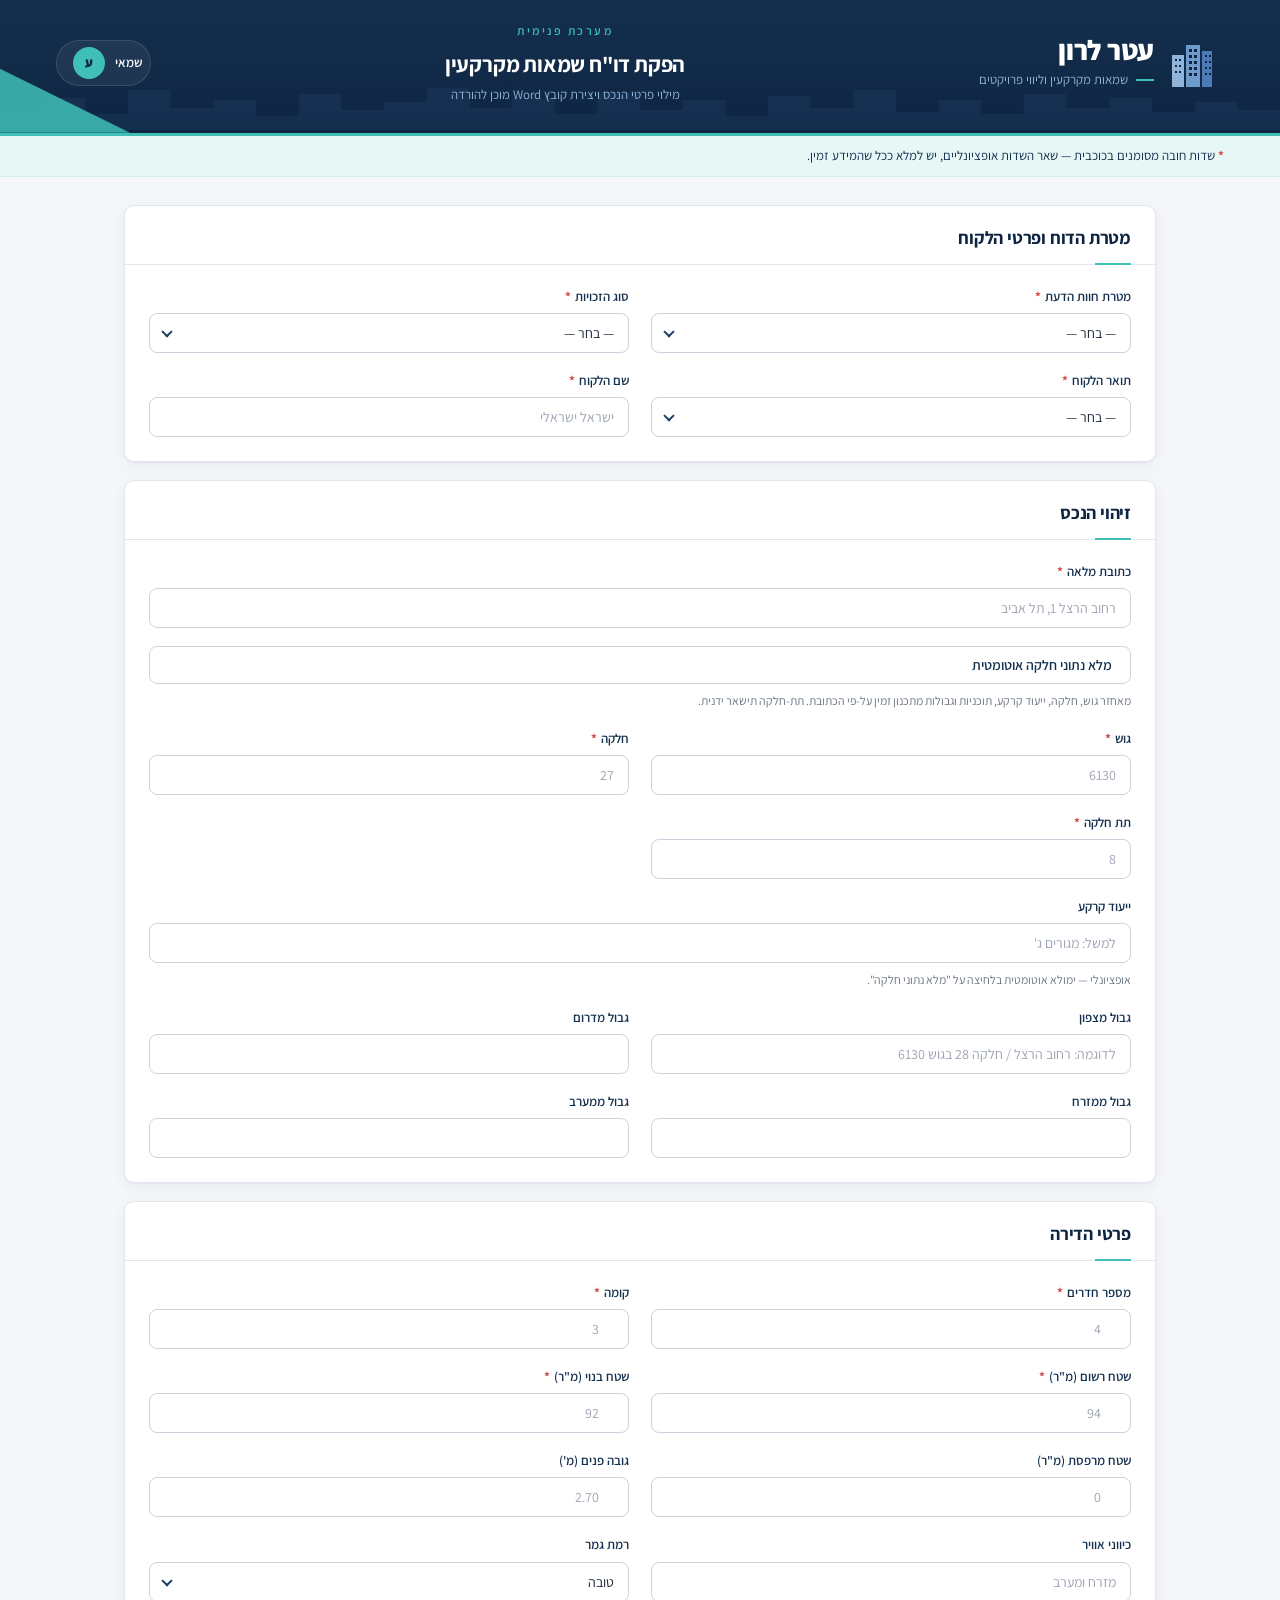
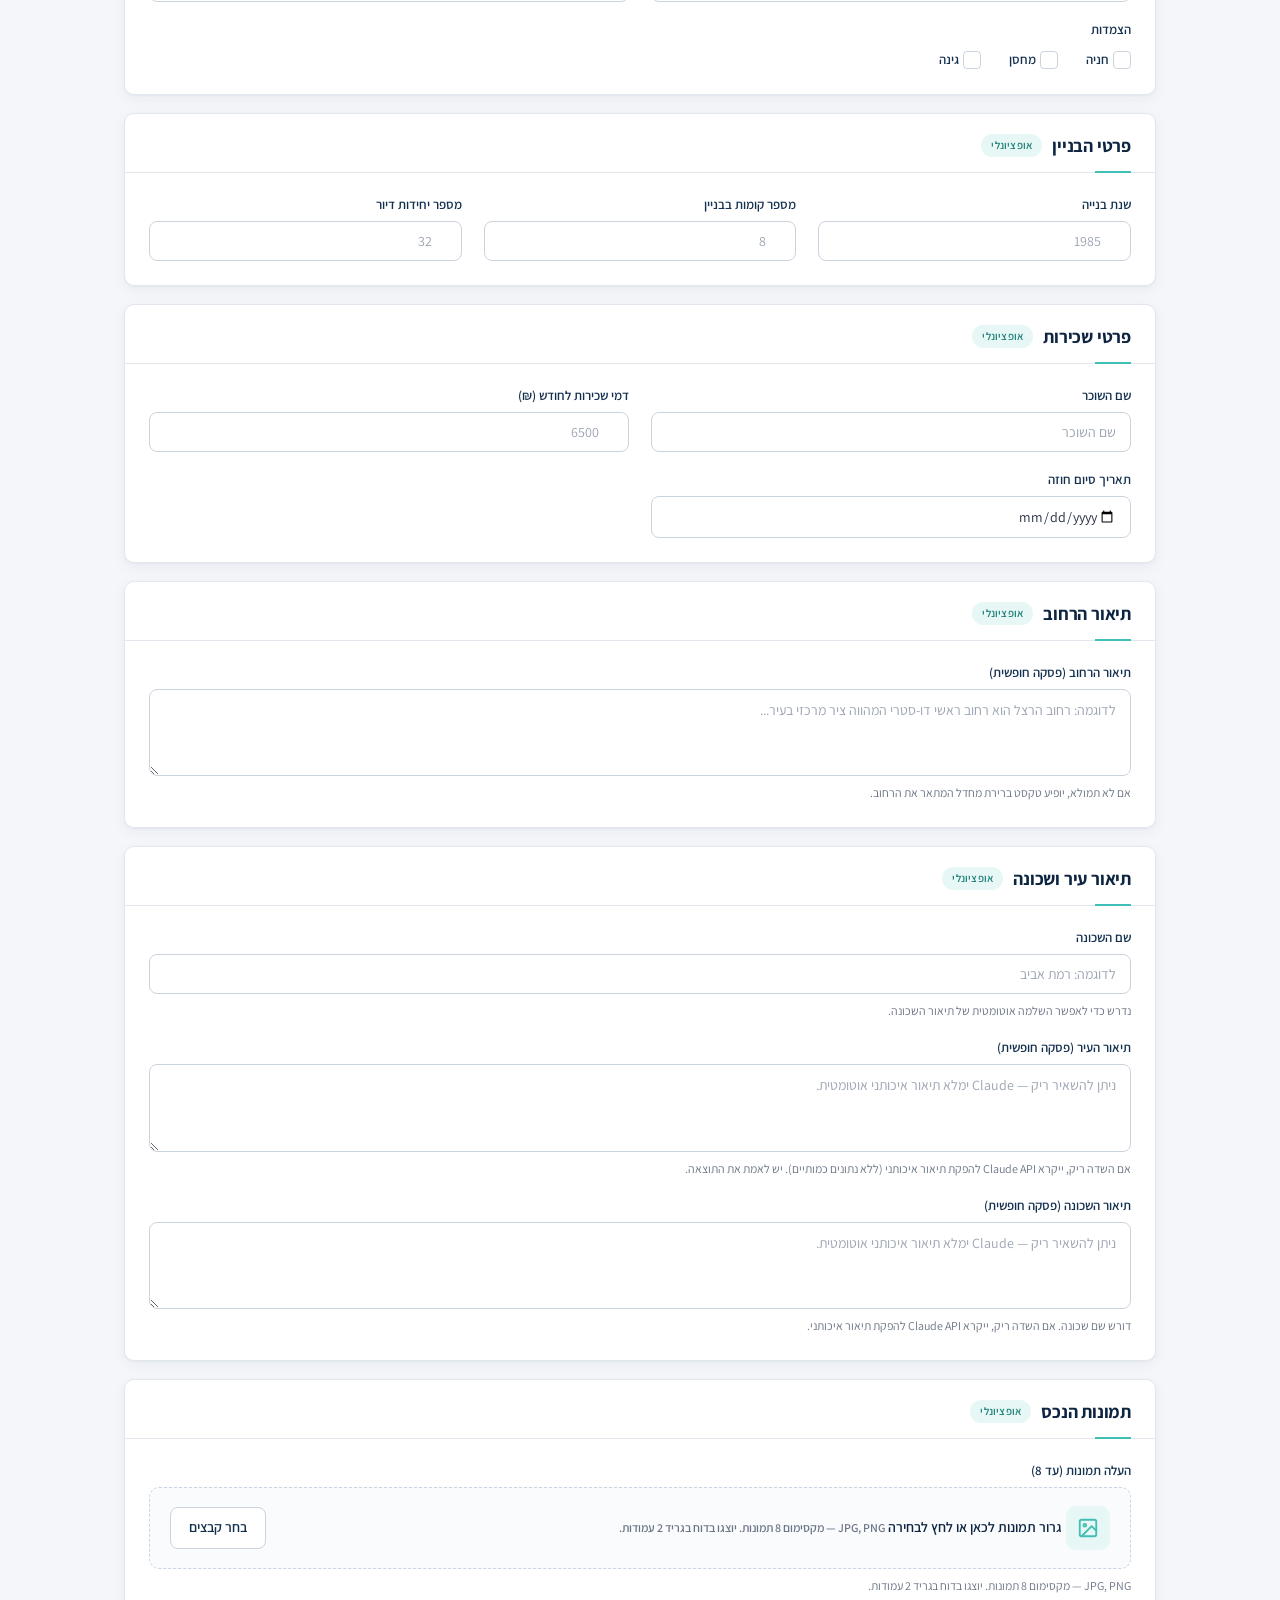
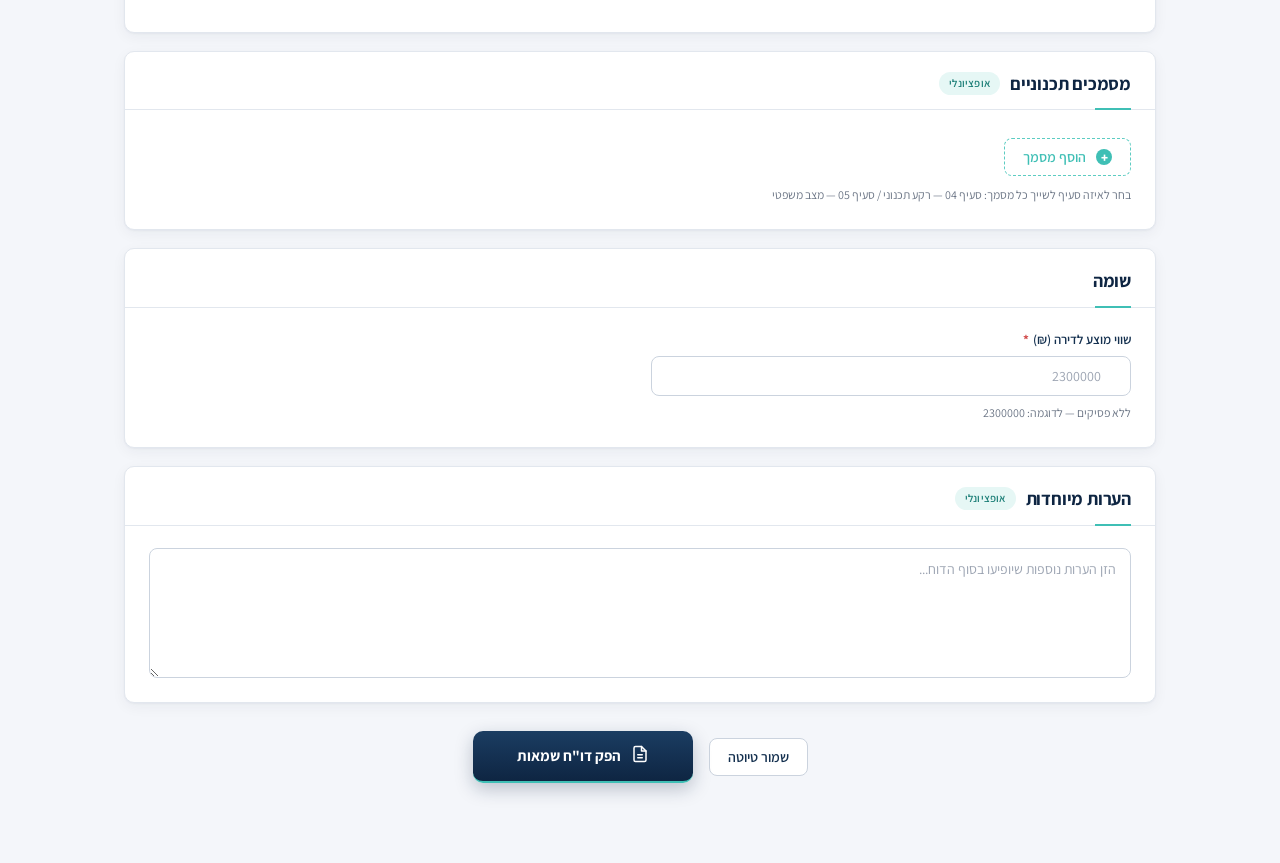
==== real_estate/shuma.html @ 5a7b230f "Add parcel-lookup integration (Nominatim + iplan.gov.il Xplan) Wires a new "מלא נתוני חלקה אוטומטית"" ====
<!DOCTYPE html>
<html lang="he" dir="rtl">
<head>
  <meta charset="UTF-8">
  <meta name="viewport" content="width=device-width, initial-scale=1.0">
  <title>עטר לרון — מערכת שמאות מקרקעין</title>
  <link rel="preconnect" href="https://fonts.googleapis.com">
  <link rel="preconnect" href="https://fonts.gstatic.com" crossorigin>
  <link href="https://fonts.googleapis.com/css2?family=Assistant:wght@300;400;500;600;700;800&display=swap" rel="stylesheet">
  <style>
    :root {
      --navy-900: #0E2542;
      --navy-800: #14304F;
      --navy-700: #1B3D62;
      --navy-600: #29547F;
      --teal: #3FBFB5;
      --teal-soft: #E6F7F5;
      --teal-line: #5CCCC2;
      --blue-logo: #4A7BB7;
      --blue-logo-light: #8FB3D9;
      --bg: #F4F6FA;
      --card: #FFFFFF;
      --border: #E2E7EE;
      --border-strong: #CBD3DE;
      --text: #1F2A3A;
      --text-muted: #6B7585;
      --required: #D14B4B;
      --shadow-card: 0 1px 2px rgba(14,37,66,0.04), 0 4px 14px rgba(14,37,66,0.05);
    }

    *, *::before, *::after { box-sizing: border-box; margin: 0; padding: 0; }

    html, body { height: auto; }

    body {
      font-family: 'Assistant', 'Segoe UI', Arial, Helvetica, sans-serif;
      background: var(--bg);
      color: var(--text);
      direction: rtl;
      font-size: 15px;
      line-height: 1.55;
      min-height: 100vh;
    }

    /* ── Header ── */
    .page-header {
      position: relative;
      background: linear-gradient(180deg, #14304F 0%, #0E2542 100%);
      color: #fff;
      padding: 22px 56px 28px;
      border-bottom: 3px solid var(--teal);
      overflow: hidden;
    }
    .header-skyline {
      position: absolute;
      left: 0;
      right: 0;
      bottom: 3px;
      width: 100%;
      height: 60px;
      opacity: 0.10;
      pointer-events: none;
      color: var(--blue-logo);
    }
    .header-corner {
      position: absolute;
      bottom: 0;
      left: 0;
      width: 130px;
      height: 64px;
      background: var(--teal);
      clip-path: polygon(0 100%, 100% 100%, 0 0);
      opacity: 0.85;
      pointer-events: none;
    }
    .header-inner {
      position: relative;
      display: flex;
      align-items: center;
      justify-content: space-between;
      gap: 24px;
      max-width: 1240px;
      margin: 0 auto;
      z-index: 1;
    }
    .brand { display: flex; align-items: center; gap: 14px; }
    .brand-logo { width: 56px; height: 56px; flex-shrink: 0; }
    .brand-text { display: flex; flex-direction: column; }
    .brand-name {
      font-size: 28px;
      font-weight: 800;
      color: #fff;
      letter-spacing: -0.3px;
      line-height: 1;
    }
    .brand-tagline {
      display: flex;
      align-items: center;
      gap: 8px;
      font-size: 13px;
      color: var(--blue-logo-light);
      margin-top: 6px;
    }
    .brand-tagline::before {
      content: "";
      width: 18px;
      height: 2px;
      background: var(--teal);
      display: inline-block;
    }

    .hero { text-align: center; flex: 1; max-width: 540px; }
    .hero-eyebrow {
      font-size: 12px;
      color: var(--teal);
      letter-spacing: 2.5px;
      font-weight: 600;
      text-transform: uppercase;
    }
    .hero-title {
      font-size: 22px;
      font-weight: 700;
      color: #fff;
      margin-top: 6px;
      letter-spacing: -0.2px;
    }
    .hero-subtitle {
      font-size: 13px;
      color: var(--blue-logo-light);
      margin-top: 4px;
    }

    .user-chip {
      display: flex;
      align-items: center;
      gap: 10px;
      background: rgba(255,255,255,0.06);
      border: 1px solid rgba(255,255,255,0.12);
      padding: 6px 8px 6px 16px;
      border-radius: 999px;
      color: #fff;
      font-size: 13px;
      font-weight: 600;
    }
    .user-avatar {
      width: 32px;
      height: 32px;
      border-radius: 50%;
      background: var(--teal);
      color: var(--navy-900);
      display: flex;
      align-items: center;
      justify-content: center;
      font-weight: 800;
      font-size: 13px;
    }

    /* ── Info banner ── */
    .info-banner {
      background: var(--teal-soft);
      border-bottom: 1px solid #D5EEEB;
      padding: 10px 56px;
      font-size: 13px;
      color: var(--navy-800);
    }
    .info-banner .req-star-inline { color: var(--required); font-weight: 700; }

    /* ── Layout ── */
    .container {
      max-width: 1080px;
      margin: 28px auto 80px;
      padding: 0 24px;
    }

    /* ── Card ── */
    .card {
      background: var(--card);
      border: 1px solid var(--border);
      border-radius: 10px;
      box-shadow: var(--shadow-card);
      margin-bottom: 18px;
      overflow: hidden;
    }
    .card-header {
      position: relative;
      display: flex;
      align-items: center;
      gap: 10px;
      padding: 18px 24px 12px;
      border-bottom: 1px solid var(--border);
    }
    .card-header::after {
      content: "";
      position: absolute;
      right: 24px;
      bottom: -1px;
      width: 36px;
      height: 2px;
      background: var(--teal);
    }
    .card-header h2 {
      font-size: 18px;
      font-weight: 700;
      color: var(--navy-900);
      letter-spacing: -0.2px;
    }
    .card-body { padding: 22px 24px 24px; }

    .badge-opt {
      font-size: 11px;
      background: var(--teal-soft);
      color: #1F8079;
      padding: 3px 10px;
      border-radius: 999px;
      font-weight: 600;
      white-space: nowrap;
      letter-spacing: 0.2px;
    }
    .badge-cond {
      font-size: 11px;
      background: #FEF3C7;
      color: #8A5A00;
      padding: 3px 10px;
      border-radius: 999px;
      font-weight: 600;
    }

    /* ── Grid ── */
    .fg { display: grid; grid-template-columns: repeat(2, 1fr); gap: 18px 22px; }
    .fg-3 { display: grid; grid-template-columns: repeat(3, 1fr); gap: 18px 22px; }
    @media (max-width: 760px) {
      .fg, .fg-3 { grid-template-columns: 1fr; }
      .page-header { padding: 22px 20px 26px; }
      .info-banner { padding: 10px 20px; }
      .header-inner { flex-direction: column; align-items: flex-start; gap: 14px; }
      .hero { text-align: right; }
    }
    .full { grid-column: 1 / -1; }

    /* ── Field ── */
    .f { display: flex; flex-direction: column; gap: 6px; min-width: 0; }
    .f label {
      font-size: 13px;
      font-weight: 600;
      color: var(--navy-800);
      display: inline-flex;
      align-items: center;
      gap: 4px;
    }
    .req-star { color: var(--required); font-weight: 700; }

    .f input,
    .f textarea,
    .f select {
      width: 100%;
      padding: 10px 14px;
      border: 1px solid var(--border-strong);
      border-radius: 8px;
      font-size: 14px;
      font-family: inherit;
      direction: rtl;
      background: #fff;
      color: var(--text);
      transition: border-color .15s, box-shadow .15s;
    }
    .f textarea { resize: vertical; min-height: 76px; line-height: 1.55; }
    .f input::placeholder, .f textarea::placeholder { color: #9CA4B2; }

    .f input:focus,
    .f textarea:focus,
    .f select:focus {
      outline: none;
      border-color: var(--teal);
      box-shadow: 0 0 0 3px rgba(63,191,181,0.18);
    }
    .f.err input,
    .f.err textarea,
    .f.err select {
      border-color: var(--required);
      background: #FFF5F5;
    }
    .f.err input:focus,
    .f.err textarea:focus,
    .f.err select:focus {
      box-shadow: 0 0 0 3px rgba(209,75,75,0.18);
    }
    .err-msg {
      font-size: 12px;
      color: var(--required);
      display: none;
      margin-top: 2px;
    }
    .f.err .err-msg { display: block; }
    .hint {
      font-size: 12px;
      color: var(--text-muted);
      margin-top: 2px;
    }

    /* ── Select wrap (custom arrow) ── */
    .select-wrap {
      position: relative;
      display: block;
      width: 100%;
    }
    .select-wrap select {
      appearance: none;
      -webkit-appearance: none;
      -moz-appearance: none;
      padding-left: 38px;
      background-image: none;
      cursor: pointer;
    }
    .select-wrap::after {
      content: "";
      position: absolute;
      left: 14px;
      top: 50%;
      width: 8px;
      height: 8px;
      border-right: 2px solid var(--navy-700);
      border-bottom: 2px solid var(--navy-700);
      transform: translateY(-65%) rotate(45deg);
      pointer-events: none;
    }

    /* ── Checkboxes (custom) ── */
    .cb-group {
      display: flex;
      gap: 28px;
      flex-wrap: wrap;
      padding-top: 4px;
    }
    .cb-item {
      display: inline-flex;
      align-items: center;
      gap: 8px;
      cursor: pointer;
      font-size: 14px;
      font-weight: 500;
      color: var(--text);
      user-select: none;
      position: relative;
    }
    .cb-item input[type="checkbox"] {
      position: absolute;
      opacity: 0;
      pointer-events: none;
      width: 0;
      height: 0;
    }
    .cb-item .box {
      width: 18px;
      height: 18px;
      border: 1.5px solid var(--border-strong);
      border-radius: 4px;
      background: #fff;
      position: relative;
      transition: background .15s, border-color .15s, box-shadow .15s;
      flex-shrink: 0;
      display: inline-block;
    }
    .cb-item input[type="checkbox"]:checked + .box {
      background: var(--teal);
      border-color: var(--teal);
    }
    .cb-item input[type="checkbox"]:checked + .box::after {
      content: "";
      position: absolute;
      left: 5px;
      top: 1px;
      width: 5px;
      height: 10px;
      border-right: 2px solid #fff;
      border-bottom: 2px solid #fff;
      transform: rotate(45deg);
    }
    .cb-item input[type="checkbox"]:focus + .box {
      box-shadow: 0 0 0 3px rgba(63,191,181,0.22);
    }

    /* ── File drop (property images) ── */
    .file-drop {
      display: flex;
      align-items: center;
      gap: 16px;
      border: 1.5px dashed var(--border-strong);
      background: #FAFBFD;
      border-radius: 10px;
      padding: 18px 20px;
      cursor: pointer;
      transition: border-color .15s, background .15s;
    }
    .file-drop:hover { border-color: var(--teal-line); background: #F4FBFA; }
    .file-drop-icon {
      width: 44px;
      height: 44px;
      background: var(--teal-soft);
      color: var(--teal);
      border-radius: 10px;
      display: flex;
      align-items: center;
      justify-content: center;
      flex-shrink: 0;
    }
    .file-drop-text { flex: 1; }
    .file-drop-text .t1 {
      font-size: 14px;
      font-weight: 600;
      color: var(--navy-900);
    }
    .file-drop-text .t2 {
      font-size: 12px;
      color: var(--text-muted);
      margin-top: 2px;
    }
    .file-drop input[type="file"] {
      position: absolute;
      opacity: 0;
      pointer-events: none;
      width: 0;
      height: 0;
    }

    .btn-secondary {
      display: inline-flex;
      align-items: center;
      gap: 6px;
      background: #fff;
      color: var(--navy-800);
      border: 1px solid var(--border-strong);
      padding: 9px 18px;
      border-radius: 8px;
      font-size: 14px;
      font-weight: 600;
      font-family: inherit;
      cursor: pointer;
      transition: background .15s, border-color .15s;
      white-space: nowrap;
    }
    .btn-secondary:hover { background: #F4F6FA; border-color: var(--navy-600); }

    /* ── + הוסף מסמך ── */
    .btn-add-doc {
      display: inline-flex;
      align-items: center;
      gap: 10px;
      background: #fff;
      color: var(--teal);
      border: 1.5px dashed var(--teal-line);
      padding: 9px 18px;
      border-radius: 8px;
      font-size: 14px;
      font-weight: 600;
      font-family: inherit;
      cursor: pointer;
      transition: background .15s;
      margin-top: 6px;
    }
    .btn-add-doc:hover { background: var(--teal-soft); }
    .btn-add-doc .plus-circle {
      width: 16px;
      height: 16px;
      border-radius: 50%;
      background: var(--teal);
      color: #fff;
      display: inline-flex;
      align-items: center;
      justify-content: center;
      font-size: 13px;
      font-weight: 800;
      line-height: 1;
    }

    /* ── Plan row ── */
    .plan-row {
      display: flex;
      gap: 12px;
      align-items: center;
      margin-bottom: 10px;
    }
    .plan-row .plan-file-label {
      flex: 1;
      display: flex;
      align-items: center;
      gap: 10px;
      padding: 9px 14px;
      border: 1px solid var(--border-strong);
      border-radius: 8px;
      background: #fff;
      cursor: pointer;
      font-size: 13px;
      color: var(--text-muted);
      min-width: 0;
    }
    .plan-row .plan-file-label:hover { border-color: var(--teal-line); }
    .plan-row .plan-file-label .file-name {
      color: var(--text);
      font-weight: 500;
      overflow: hidden;
      text-overflow: ellipsis;
      white-space: nowrap;
    }
    .plan-row .plan-file { display: none; }
    .plan-row .select-wrap { width: 220px; flex-shrink: 0; }
    .plan-row .btn-remove {
      width: 36px;
      height: 36px;
      background: #FEECEC;
      color: var(--required);
      border: none;
      border-radius: 8px;
      cursor: pointer;
      font-size: 16px;
      font-weight: 700;
      display: inline-flex;
      align-items: center;
      justify-content: center;
      flex-shrink: 0;
    }
    .plan-row .btn-remove:hover { background: #FBDADA; }

    /* ── Image preview ── */
    .img-preview { display: flex; flex-wrap: wrap; gap: 10px; margin-top: 12px; }
    .img-preview img {
      width: 110px;
      height: 84px;
      object-fit: cover;
      border-radius: 8px;
      border: 1px solid var(--border-strong);
    }
    .img-preview .warn {
      color: var(--required);
      font-size: 13px;
      width: 100%;
    }

    /* ── Submit area ── */
    .submit-bar {
      display: flex;
      align-items: center;
      justify-content: center;
      gap: 16px;
      margin-top: 28px;
      flex-wrap: wrap;
    }
    .btn-cta {
      display: inline-flex;
      align-items: center;
      gap: 10px;
      background: linear-gradient(180deg, #1B3D62 0%, #0E2542 100%);
      color: #fff;
      border: none;
      border-bottom: 2px solid var(--teal);
      padding: 14px 44px;
      border-radius: 10px;
      font-size: 15px;
      font-weight: 700;
      font-family: inherit;
      cursor: pointer;
      transition: transform .12s, box-shadow .15s;
      box-shadow: 0 6px 18px rgba(14,37,66,0.25);
    }
    .btn-cta:hover:not(:disabled) {
      transform: translateY(-1px);
      box-shadow: 0 8px 22px rgba(14,37,66,0.32);
    }
    .btn-cta:active:not(:disabled) { transform: translateY(0); }
    .btn-cta:disabled {
      background: var(--navy-600);
      cursor: not-allowed;
      box-shadow: none;
      border-bottom-color: rgba(63,191,181,0.5);
    }

    @keyframes spin { to { transform: rotate(360deg); } }
    .spinner {
      width: 18px; height: 18px;
      border: 2.5px solid rgba(255,255,255,0.35);
      border-top-color: #fff;
      border-radius: 50%;
      animation: spin .65s linear infinite;
      display: none;
    }
    .btn-cta.loading .spinner { display: inline-block; }
    .btn-cta.loading .btn-icon { display: none; }
    .btn-secondary.loading .spinner { display: inline-block; margin-left: 6px; }
    .btn-secondary { display: inline-flex; align-items: center; }
    .btn-secondary:disabled { opacity: 0.6; cursor: wait; }

    /* ── Toast ── */
    #toast {
      display: none;
      align-items: center;
      gap: 8px;
      background: var(--teal-soft);
      color: #1F8079;
      border: 1px solid #B7E8E2;
      border-radius: 8px;
      padding: 10px 18px;
      font-size: 14px;
      font-weight: 600;
      margin-top: 16px;
      width: 100%;
      justify-content: center;
    }
    #toast.show { display: flex; }

    .hidden { display: none !important; }

    input[type="number"] { direction: ltr; text-align: right; }
    input[type="date"]   { direction: ltr; text-align: right; }
  </style>
</head>
<body>

<header class="page-header">
  <svg class="header-skyline" viewBox="0 0 1200 60" preserveAspectRatio="none" aria-hidden="true">
    <path fill="currentColor" d="M0,60 L0,40 L40,40 L40,28 L80,28 L80,44 L120,44 L120,20 L160,20 L160,38 L200,38 L200,30 L240,30 L240,46 L280,46 L280,24 L320,24 L320,40 L360,40 L360,32 L400,32 L400,18 L440,18 L440,38 L480,38 L480,28 L520,28 L520,44 L560,44 L560,22 L600,22 L600,40 L640,40 L640,30 L680,30 L680,46 L720,46 L720,26 L760,26 L760,38 L800,38 L800,20 L840,20 L840,42 L880,42 L880,30 L920,30 L920,44 L960,44 L960,24 L1000,24 L1000,38 L1040,38 L1040,28 L1080,28 L1080,42 L1120,42 L1120,32 L1160,32 L1160,40 L1200,40 L1200,60 Z"/>
  </svg>
  <span class="header-corner" aria-hidden="true"></span>

  <div class="header-inner">
    <div class="brand">
      <svg class="brand-logo" viewBox="0 0 56 56" aria-hidden="true">
        <rect x="4"  y="20" width="12" height="32" fill="#8FB3D9"/>
        <rect x="18" y="10" width="14" height="42" fill="#6E9BCC"/>
        <rect x="34" y="16" width="10" height="36" fill="#4A7BB7"/>
        <rect x="21" y="14" width="3" height="3" fill="#0E2542"/>
        <rect x="26" y="14" width="3" height="3" fill="#0E2542"/>
        <rect x="21" y="20" width="3" height="3" fill="#0E2542"/>
        <rect x="26" y="20" width="3" height="3" fill="#0E2542"/>
        <rect x="21" y="26" width="3" height="3" fill="#0E2542"/>
        <rect x="26" y="26" width="3" height="3" fill="#0E2542"/>
        <rect x="21" y="32" width="3" height="3" fill="#0E2542"/>
        <rect x="26" y="32" width="3" height="3" fill="#0E2542"/>
        <rect x="21" y="38" width="3" height="3" fill="#0E2542"/>
        <rect x="26" y="38" width="3" height="3" fill="#0E2542"/>
        <rect x="7"  y="24" width="2" height="2" fill="#0E2542"/>
        <rect x="11" y="24" width="2" height="2" fill="#0E2542"/>
        <rect x="7"  y="30" width="2" height="2" fill="#0E2542"/>
        <rect x="11" y="30" width="2" height="2" fill="#0E2542"/>
        <rect x="7"  y="36" width="2" height="2" fill="#0E2542"/>
        <rect x="11" y="36" width="2" height="2" fill="#0E2542"/>
        <rect x="37" y="20" width="2" height="2" fill="#0E2542"/>
        <rect x="41" y="20" width="2" height="2" fill="#0E2542"/>
        <rect x="37" y="26" width="2" height="2" fill="#0E2542"/>
        <rect x="41" y="26" width="2" height="2" fill="#0E2542"/>
        <rect x="37" y="32" width="2" height="2" fill="#0E2542"/>
        <rect x="41" y="32" width="2" height="2" fill="#0E2542"/>
        <rect x="37" y="38" width="2" height="2" fill="#0E2542"/>
        <rect x="41" y="38" width="2" height="2" fill="#0E2542"/>
      </svg>
      <div class="brand-text">
        <span class="brand-name">עטר לרון</span>
        <span class="brand-tagline">שמאות מקרקעין וליווי פרויקטים</span>
      </div>
    </div>

    <div class="hero">
      <div class="hero-eyebrow">מערכת פנימית</div>
      <h1 class="hero-title">הפקת דו"ח שמאות מקרקעין</h1>
      <div class="hero-subtitle">מילוי פרטי הנכס ויצירת קובץ Word מוכן להורדה</div>
    </div>

    <div class="user-chip">
      <span>שמאי</span>
      <span class="user-avatar">ע</span>
    </div>
  </div>
</header>

<div class="info-banner">
  <span class="req-star-inline">*</span>
  שדות חובה מסומנים בכוכבית — שאר השדות אופציונליים, יש למלא ככל שהמידע זמין.
</div>

<div class="container">
<form id="form" novalidate>

  <!-- ═══════════════════════════════════════════════════════ 01 -->
  <div class="card">
    <div class="card-header"><h2>מטרת הדוח ופרטי הלקוח</h2></div>
    <div class="card-body">
    <div class="fg">

      <div class="f" id="f-purpose">
        <label>מטרת חוות הדעת <span class="req-star">*</span></label>
        <div class="select-wrap">
          <select id="purpose" name="purpose">
            <option value="">— בחר —</option>
            <option value="שוק">שוק — אומדן שווי שוק</option>
            <option value="תקן_19">תקן 19 — בטוחה למתן אשראי</option>
            <option value="פינוי_בינוי">פינוי-בינוי</option>
          </select>
        </div>
        <span class="err-msg">נא לבחור מטרת חוות הדעת</span>
      </div>

      <div class="f" id="f-rights">
        <label>סוג הזכויות <span class="req-star">*</span></label>
        <div class="select-wrap">
          <select id="rights_type" name="rights_type">
            <option value="">— בחר —</option>
            <option value="בעלות_פרטית">בעלות פרטית</option>
            <option value="חכירה_רמי">חכירה מרמ"י</option>
            <option value="חכירה_חברה">חכירה מחברה משכנת</option>
          </select>
        </div>
        <span class="err-msg">נא לבחור סוג זכויות</span>
      </div>

      <div class="f" id="f-gender">
        <label>תואר הלקוח <span class="req-star">*</span></label>
        <div class="select-wrap">
          <select id="client_gender" name="client_gender">
            <option value="">— בחר —</option>
            <option value="זכר">מר</option>
            <option value="נקבה">גב'</option>
            <option value="חברה">חברה בע"מ</option>
            <option value="בנק">בנק</option>
          </select>
        </div>
        <span class="err-msg">נא לבחור תואר</span>
      </div>

      <div class="f" id="f-name">
        <label>שם הלקוח <span class="req-star">*</span></label>
        <input type="text" id="client_name" name="client_name" placeholder="ישראל ישראלי">
        <span class="err-msg">שדה חובה</span>
      </div>

    </div>
    </div>
  </div>

  <!-- ═══════════════════════════════════════════════════════ 02 -->
  <div class="card">
    <div class="card-header"><h2>זיהוי הנכס</h2></div>
    <div class="card-body">
    <div class="fg">

      <div class="f full" id="f-address">
        <label>כתובת מלאה <span class="req-star">*</span></label>
        <input type="text" id="address" name="address" placeholder="רחוב הרצל 1, תל אביב">
        <span class="err-msg">שדה חובה</span>
      </div>

      <div class="f full" id="f-parcel-lookup">
        <button type="button" id="lookup-parcel-btn" class="btn-secondary">
          <span class="lookup-spinner spinner" style="border-color: rgba(31,42,58,0.25); border-top-color: var(--navy-800);"></span>
          <span id="lookup-parcel-label">מלא נתוני חלקה אוטומטית</span>
        </button>
        <span class="hint">מאחזר גוש, חלקה, ייעוד קרקע, תוכניות וגבולות מתכנון זמין על-פי הכתובת. תת-חלקה תישאר ידנית.</span>
        <div id="lookup-parcel-msg" class="hint" style="display:none; margin-top:6px;"></div>
        <div id="lookup-parcel-plans" class="hint" style="display:none; margin-top:6px;"></div>
      </div>

      <div class="f" id="f-block">
        <label>גוש <span class="req-star">*</span></label>
        <input type="text" id="block" name="block" placeholder="6130">
        <span class="err-msg">שדה חובה</span>
      </div>

      <div class="f" id="f-parcel">
        <label>חלקה <span class="req-star">*</span></label>
        <input type="text" id="parcel" name="parcel" placeholder="27">
        <span class="err-msg">שדה חובה</span>
      </div>

      <div class="f" id="f-sub">
        <label>תת חלקה <span class="req-star">*</span></label>
        <input type="text" id="sub_parcel" name="sub_parcel" placeholder="8">
        <span class="err-msg">שדה חובה</span>
      </div>

      <div class="f full">
        <label>ייעוד קרקע</label>
        <input type="text" id="land_use" name="land_use" placeholder="למשל: מגורים ג'">
        <span class="hint">אופציונלי — ימולא אוטומטית בלחיצה על "מלא נתוני חלקה".</span>
      </div>

      <div class="f">
        <label>גבול מצפון</label>
        <input type="text" id="north_boundary" name="north_boundary" placeholder="לדוגמה: רחוב הרצל / חלקה 28 בגוש 6130">
      </div>

      <div class="f">
        <label>גבול מדרום</label>
        <input type="text" id="south_boundary" name="south_boundary" placeholder="">
      </div>

      <div class="f">
        <label>גבול ממזרח</label>
        <input type="text" id="east_boundary" name="east_boundary" placeholder="">
      </div>

      <div class="f">
        <label>גבול ממערב</label>
        <input type="text" id="west_boundary" name="west_boundary" placeholder="">
      </div>

    </div>
    </div>
  </div>

  <!-- ═══════════════════════════════════════════════════════ 03 -->
  <div class="card">
    <div class="card-header"><h2>פרטי הדירה</h2></div>
    <div class="card-body">
    <div class="fg">

      <div class="f" id="f-rooms">
        <label>מספר חדרים <span class="req-star">*</span></label>
        <input type="number" id="rooms" name="rooms" min="1" max="20" step="0.5" placeholder="4">
        <span class="err-msg">שדה חובה</span>
      </div>

      <div class="f" id="f-floor">
        <label>קומה <span class="req-star">*</span></label>
        <input type="number" id="floor" name="floor" min="0" max="100" placeholder="3">
        <span class="err-msg">שדה חובה</span>
      </div>

      <div class="f" id="f-reg-area">
        <label>שטח רשום (מ"ר) <span class="req-star">*</span></label>
        <input type="number" id="registered_area" name="registered_area" min="0" step="0.5" placeholder="94">
        <span class="err-msg">שדה חובה</span>
      </div>

      <div class="f" id="f-built-area">
        <label>שטח בנוי (מ"ר) <span class="req-star">*</span></label>
        <input type="number" id="built_area" name="built_area" min="0" step="0.5" placeholder="92">
        <span class="err-msg">שדה חובה</span>
      </div>

      <div class="f">
        <label>שטח מרפסת (מ"ר)</label>
        <input type="number" id="balcony_area" name="balcony_area" min="0" step="0.5" placeholder="0">
      </div>

      <div class="f">
        <label>גובה פנים (מ')</label>
        <input type="number" id="ceiling_height" name="ceiling_height" min="2" max="6" step="0.1" placeholder="2.70">
      </div>

      <div class="f">
        <label>כיווני אוויר</label>
        <input type="text" id="air_directions" name="air_directions" placeholder="מזרח ומערב">
      </div>

      <div class="f">
        <label>רמת גמר</label>
        <div class="select-wrap">
          <select id="finish_level" name="finish_level">
            <option value="">— לא צוין —</option>
            <option value="בסיסית">בסיסית</option>
            <option value="טובה" selected>טובה</option>
            <option value="טובה מאוד">טובה מאוד</option>
          </select>
        </div>
      </div>

      <div class="f full">
        <label>הצמדות</label>
        <div class="cb-group">
          <label class="cb-item">
            <input type="checkbox" id="has_parking" name="has_parking">
            <span class="box"></span>
            <span>חניה</span>
          </label>
          <label class="cb-item">
            <input type="checkbox" id="has_storage" name="has_storage">
            <span class="box"></span>
            <span>מחסן</span>
          </label>
          <label class="cb-item">
            <input type="checkbox" id="has_garden" name="has_garden">
            <span class="box"></span>
            <span>גינה</span>
          </label>
        </div>
      </div>

    </div>
    </div>
  </div>

  <!-- ═══════════════════════════════════════════════════════ 04 -->
  <div class="card">
    <div class="card-header">
      <h2>פרטי הבניין</h2>
      <span class="badge-opt">אופציונלי</span>
    </div>
    <div class="card-body">
    <div class="fg-3">

      <div class="f">
        <label>שנת בנייה</label>
        <input type="number" id="build_year" name="build_year" min="1900" max="2025" placeholder="1985">
      </div>

      <div class="f">
        <label>מספר קומות בבניין</label>
        <input type="number" id="total_floors" name="total_floors" min="1" max="100" placeholder="8">
      </div>

      <div class="f">
        <label>מספר יחידות דיור</label>
        <input type="number" id="units_count" name="units_count" min="1" placeholder="32">
      </div>

    </div>
    </div>
  </div>

  <!-- ═══════════════════════════════════════════════════════ 05 -->
  <div class="card">
    <div class="card-header">
      <h2>פרטי שכירות</h2>
      <span class="badge-opt">אופציונלי</span>
    </div>
    <div class="card-body">
    <div class="fg">

      <div class="f">
        <label>שם השוכר</label>
        <input type="text" id="tenant_name" name="tenant_name" placeholder="שם השוכר">
      </div>

      <div class="f">
        <label>דמי שכירות לחודש (₪)</label>
        <input type="number" id="monthly_rent" name="monthly_rent" min="0" placeholder="6500">
      </div>

      <div class="f">
        <label>תאריך סיום חוזה</label>
        <input type="date" id="rental_end_date" name="rental_end_date">
      </div>

    </div>
    </div>
  </div>

  <!-- ═══════════════════════════════════════════════════════ תיאור הרחוב -->
  <div class="card">
    <div class="card-header">
      <h2>תיאור הרחוב</h2>
      <span class="badge-opt">אופציונלי</span>
    </div>
    <div class="card-body">
    <div class="f full">
      <label>תיאור הרחוב (פסקה חופשית)</label>
      <textarea id="street_description" name="street_description" rows="3"
                placeholder="לדוגמה: רחוב הרצל הוא רחוב ראשי דו-סטרי המהווה ציר מרכזי בעיר..."></textarea>
      <span class="hint">אם לא תמולא, יופיע טקסט ברירת מחדל המתאר את הרחוב.</span>
    </div>
    </div>
  </div>

  <!-- ═══════════════════════════════════════════════════════ תיאור עיר ושכונה -->
  <div class="card">
    <div class="card-header">
      <h2>תיאור עיר ושכונה</h2>
      <span class="badge-opt">אופציונלי</span>
    </div>
    <div class="card-body">
    <div class="fg">
      <div class="f full">
        <label>שם השכונה</label>
        <input type="text" id="neighborhood_name" name="neighborhood_name"
               placeholder="לדוגמה: רמת אביב">
        <span class="hint">נדרש כדי לאפשר השלמה אוטומטית של תיאור השכונה.</span>
      </div>
      <div class="f full">
        <label>תיאור העיר (פסקה חופשית)</label>
        <textarea id="city_description" name="city_description" rows="3"
                  placeholder="ניתן להשאיר ריק — Claude ימלא תיאור איכותני אוטומטית."></textarea>
        <span class="hint">אם השדה ריק, ייקרא Claude API להפקת תיאור איכותני (ללא נתונים כמותיים). יש לאמת את התוצאה.</span>
      </div>
      <div class="f full">
        <label>תיאור השכונה (פסקה חופשית)</label>
        <textarea id="neighborhood_description" name="neighborhood_description" rows="3"
                  placeholder="ניתן להשאיר ריק — Claude ימלא תיאור איכותני אוטומטית."></textarea>
        <span class="hint">דורש שם שכונה. אם השדה ריק, ייקרא Claude API להפקת תיאור איכותני.</span>
      </div>
    </div>
    </div>
  </div>

  <!-- ═══════════════════════════════════════════════════════ תמונות הנכס -->
  <div class="card">
    <div class="card-header">
      <h2>תמונות הנכס</h2>
      <span class="badge-opt">אופציונלי</span>
    </div>
    <div class="card-body">
    <div class="f full">
      <label>העלה תמונות (עד 8)</label>
      <label class="file-drop" for="property_images_input">
        <span class="file-drop-icon" aria-hidden="true">
          <svg width="22" height="22" viewBox="0 0 24 24" fill="none" stroke="currentColor" stroke-width="2" stroke-linecap="round" stroke-linejoin="round">
            <rect x="3" y="3" width="18" height="18" rx="2" ry="2"></rect>
            <circle cx="8.5" cy="9" r="1.5"></circle>
            <path d="M21 15l-5-5L5 21"></path>
          </svg>
        </span>
        <span class="file-drop-text">
          <span class="t1">גרור תמונות לכאן או לחץ לבחירה</span>
          <span class="t2">JPG, PNG — מקסימום 8 תמונות. יוצגו בדוח בגריד 2 עמודות.</span>
        </span>
        <span class="btn-secondary" aria-hidden="true">בחר קבצים</span>
        <input type="file" id="property_images_input" accept="image/*" multiple>
      </label>
      <span class="hint">JPG, PNG — מקסימום 8 תמונות. יוצגו בדוח בגריד 2 עמודות.</span>
    </div>
    <div id="img-preview" class="img-preview"></div>
    </div>
  </div>

  <!-- ═══════════════════════════════════════════════════════ מסמכים תכנוניים -->
  <div class="card">
    <div class="card-header">
      <h2>מסמכים תכנוניים</h2>
      <span class="badge-opt">אופציונלי</span>
    </div>
    <div class="card-body">
    <div id="plan-rows"></div>
    <button type="button" class="btn-add-doc" onclick="addPlanRow()">
      <span class="plus-circle">+</span>
      <span>הוסף מסמך</span>
    </button>
    <p class="hint" style="margin-top:10px;">
      בחר לאיזה סעיף לשייך כל מסמך: סעיף 04 — רקע תכנוני / סעיף 05 — מצב משפטי
    </p>
    </div>
  </div>

  <!-- ═══════════════════════════════════════════════════════ 06 — תקן 19 -->
  <div class="card hidden" id="sec-teken19">
    <div class="card-header">
      <h2>פרטי רכישה</h2>
      <span class="badge-cond">תקן 19 בלבד</span>
    </div>
    <div class="card-body">
    <div class="fg">

      <div class="f">
        <label>תאריך רכישת הנכס</label>
        <input type="date" id="purchase_date" name="purchase_date">
      </div>

      <div class="f">
        <label>מחיר רכישה (₪)</label>
        <input type="number" id="purchase_price" name="purchase_price" min="0" placeholder="900000">
      </div>

    </div>
    </div>
  </div>

  <!-- ═══════════════════════════════════════════════════════ 07 -->
  <div class="card">
    <div class="card-header"><h2>שומה</h2></div>
    <div class="card-body">
    <div class="fg">

      <div class="f" id="f-value">
        <label>שווי מוצע לדירה (₪) <span class="req-star">*</span></label>
        <input type="number" id="final_value" name="final_value" min="0" step="1000" placeholder="2300000">
        <span class="hint">ללא פסיקים — לדוגמה: 2300000</span>
        <span class="err-msg">שדה חובה</span>
      </div>

    </div>
    </div>
  </div>

  <!-- ═══════════════════════════════════════════════════════ 08 -->
  <div class="card">
    <div class="card-header">
      <h2>הערות מיוחדות</h2>
      <span class="badge-opt">אופציונלי</span>
    </div>
    <div class="card-body">
    <div class="f full">
      <textarea id="notes" name="notes" rows="5"
                placeholder="הזן הערות נוספות שיופיעו בסוף הדוח..."></textarea>
    </div>
    </div>
  </div>

  <!-- ═══════════════════════════════════════════════════════ SUBMIT -->
  <div class="submit-bar">
    <button type="button" id="draft-btn" class="btn-secondary">שמור טיוטה</button>
    <button type="submit" id="gen-btn" class="btn-cta">
      <span class="spinner"></span>
      <span class="btn-icon" aria-hidden="true">
        <svg width="18" height="18" viewBox="0 0 24 24" fill="none" stroke="currentColor" stroke-width="2" stroke-linecap="round" stroke-linejoin="round">
          <path d="M14 2H6a2 2 0 0 0-2 2v16a2 2 0 0 0 2 2h12a2 2 0 0 0 2-2V8z"></path>
          <polyline points="14 2 14 8 20 8"></polyline>
          <line x1="9" y1="13" x2="15" y2="13"></line>
          <line x1="9" y1="17" x2="15" y2="17"></line>
        </svg>
      </span>
      <span id="btn-label">הפק דו"ח שמאות</span>
    </button>
  </div>
  <div id="toast">הדוח הופק בהצלחה — הקובץ יורד כעת</div>

</form>
</div><!-- /container -->

<script>
  // ── Conditional: show/hide תקן 19 section ─────────────────────────────────
  document.getElementById('purpose').addEventListener('change', function () {
    const sec = document.getElementById('sec-teken19');
    sec.classList.toggle('hidden', this.value !== 'תקן_19');
  });

  // ── Required field definitions ────────────────────────────────────────────
  const REQUIRED = [
    { id: 'purpose',           msg: 'נא לבחור מטרת חוות הדעת' },
    { id: 'rights_type',       msg: 'נא לבחור סוג זכויות'     },
    { id: 'client_gender',     msg: 'נא לבחור תואר'           },
    { id: 'client_name',       msg: 'שדה חובה'                },
    { id: 'address',           msg: 'שדה חובה'                },
    { id: 'block',             msg: 'שדה חובה'                },
    { id: 'parcel',            msg: 'שדה חובה'                },
    { id: 'sub_parcel',        msg: 'שדה חובה'                },
    { id: 'rooms',             msg: 'שדה חובה'                },
    { id: 'floor',             msg: 'שדה חובה'                },
    { id: 'registered_area',   msg: 'שדה חובה'                },
    { id: 'built_area',        msg: 'שדה חובה'                },
    { id: 'final_value',       msg: 'שדה חובה'                },
  ];

  // ── Live error clearing ───────────────────────────────────────────────────
  document.querySelectorAll('input, select, textarea').forEach(el => {
    el.addEventListener('input', () => {
      el.closest('.f')?.classList.remove('err');
    });
    el.addEventListener('change', () => {
      el.closest('.f')?.classList.remove('err');
    });
  });

  // ── Validate ──────────────────────────────────────────────────────────────
  function validate() {
    let ok = true;
    REQUIRED.forEach(({ id }) => {
      const el  = document.getElementById(id);
      const fld = el.closest('.f');
      if (!el.value.trim()) { fld.classList.add('err'); ok = false; }
      else                   { fld.classList.remove('err'); }
    });
    if (!ok) {
      const first = document.querySelector('.f.err');
      if (first) first.scrollIntoView({ behavior: 'smooth', block: 'center' });
    }
    return ok;
  }

  // ── Planning doc rows ─────────────────────────────────────────────────────
  function addPlanRow() {
    const container = document.getElementById('plan-rows');
    const row = document.createElement('div');
    row.className = 'plan-row';
    row.innerHTML = `
      <label class="plan-file-label">
        <svg width="18" height="18" viewBox="0 0 24 24" fill="none" stroke="currentColor" stroke-width="2" stroke-linecap="round" stroke-linejoin="round" aria-hidden="true">
          <path d="M21.44 11.05l-9.19 9.19a6 6 0 0 1-8.49-8.49l9.19-9.19a4 4 0 0 1 5.66 5.66l-9.2 9.19a2 2 0 0 1-2.83-2.83l8.49-8.48"></path>
        </svg>
        <span class="file-name">בחר קובץ...</span>
        <input type="file" class="plan-file" accept="image/*">
      </label>
      <div class="select-wrap">
        <select class="plan-type">
          <option value="04">סעיף 04 — רקע תכנוני</option>
          <option value="05">סעיף 05 — מצב משפטי</option>
        </select>
      </div>
      <button type="button" class="btn-remove" onclick="this.closest('.plan-row').remove()" aria-label="הסר">✕</button>
    `;
    container.appendChild(row);

    const fileInput = row.querySelector('.plan-file');
    const nameSpan  = row.querySelector('.file-name');
    fileInput.addEventListener('change', () => {
      nameSpan.textContent = fileInput.files[0] ? fileInput.files[0].name : 'בחר קובץ...';
    });
  }

  // ── Image preview ─────────────────────────────────────────────────────────
  document.getElementById('property_images_input').addEventListener('change', function () {
    const preview = document.getElementById('img-preview');
    preview.innerHTML = '';
    const files = Array.from(this.files).slice(0, 8);
    files.forEach(f => {
      const img = document.createElement('img');
      img.src = URL.createObjectURL(f);
      preview.appendChild(img);
    });
    if (this.files.length > 8) {
      const warn = document.createElement('p');
      warn.className = 'warn';
      warn.textContent = 'נבחרו יותר מ-8 תמונות — רק 8 הראשונות ייכללו בדוח.';
      preview.appendChild(warn);
    }
  });

  // ── Build FormData ────────────────────────────────────────────────────────
  function buildFormData() {
    const fd = new FormData();
    // Text fields, selects, textareas (skip file inputs and checkboxes)
    document.querySelectorAll('#form input:not([type="checkbox"]):not([type="file"]), #form select, #form textarea')
      .forEach(el => { if (el.name) fd.append(el.name, el.value); });
    // Checkboxes — always send explicitly
    ['has_parking', 'has_storage', 'has_garden'].forEach(n => {
      fd.append(n, document.getElementById(n).checked ? 'true' : 'false');
    });
    // Property images (up to 8)
    const imgFiles = Array.from(document.getElementById('property_images_input').files).slice(0, 8);
    imgFiles.forEach(f => fd.append('property_images', f));
    // Planning documents
    document.querySelectorAll('.plan-row').forEach(row => {
      const fi = row.querySelector('.plan-file');
      const ts = row.querySelector('.plan-type');
      if (fi.files[0]) {
        fd.append('plan_docs', fi.files[0]);
        fd.append('plan_types', ts.value);
      }
    });
    return fd;
  }

  // ── Submit ────────────────────────────────────────────────────────────────
  document.getElementById('form').addEventListener('submit', async function (e) {
    e.preventDefault();
    if (!validate()) return;

    const btn   = document.getElementById('gen-btn');
    const label = document.getElementById('btn-label');
    const toast = document.getElementById('toast');

    btn.disabled = true;
    btn.classList.add('loading');
    label.textContent = 'מפיק דוח...';
    toast.classList.remove('show');

    try {
      const resp = await fetch('/shuma/generate', {
        method: 'POST',
        body:   buildFormData(),
      });

      if (!resp.ok) {
        let msg = `שגיאה ${resp.status}`;
        try { const j = await resp.json(); msg = j.detail || msg; } catch {}
        alert('שגיאה בהפקת הדוח:\n' + msg);
        return;
      }

      const blob = await resp.blob();
      const url  = URL.createObjectURL(blob);
      const a    = document.createElement('a');
      const addr = (document.getElementById('address').value || 'נכס').replace(/[/\\?%*:|"<>]/g, '-');
      a.href     = url;
      a.download = `שומת_מקרקעין_${addr}.docx`;
      document.body.appendChild(a);
      a.click();
      document.body.removeChild(a);
      URL.revokeObjectURL(url);

      toast.classList.add('show');
      setTimeout(() => toast.classList.remove('show'), 5000);

    } catch (err) {
      alert('שגיאת רשת: ' + err.message);
    } finally {
      btn.disabled = false;
      btn.classList.remove('loading');
      label.textContent = 'הפק דו"ח שמאות';
    }
  });

  // ── Draft button (placeholder — feature not yet wired) ────────────────────
  document.getElementById('draft-btn').addEventListener('click', function () {
    alert('שמירת טיוטה תהיה זמינה בקרוב.');
  });

  // ── Parcel lookup button ──────────────────────────────────────────────────
  document.getElementById('lookup-parcel-btn').addEventListener('click', async function () {
    const btn   = this;
    const label = document.getElementById('lookup-parcel-label');
    const msg   = document.getElementById('lookup-parcel-msg');
    const plansEl = document.getElementById('lookup-parcel-plans');
    const addr  = document.getElementById('address').value.trim();

    msg.style.display = 'none';
    msg.textContent = '';
    plansEl.style.display = 'none';
    plansEl.innerHTML = '';

    if (!addr) {
      msg.style.color = 'var(--required)';
      msg.textContent = 'יש להזין כתובת לפני שימוש בכפתור זה.';
      msg.style.display = 'block';
      document.getElementById('f-address').classList.add('err');
      return;
    }

    btn.disabled = true;
    btn.classList.add('loading');
    label.textContent = 'מאחזר נתונים...';

    try {
      const fd = new FormData();
      fd.append('address', addr);
      const resp = await fetch('/shuma/lookup-parcel', { method: 'POST', body: fd });
      const data = await resp.json();

      if (!data.ok && data.error) {
        msg.style.color = 'var(--required)';
        msg.textContent = 'שגיאה: ' + data.error + ' — ניתן להמשיך ולמלא ידנית.';
        msg.style.display = 'block';
        return;
      }

      // Fill the fields, but only when they are empty so we don't overwrite
      // values the appraiser has already entered.
      const fillIfEmpty = (id, value) => {
        if (!value) return false;
        const el = document.getElementById(id);
        if (!el) return false;
        if (el.value && el.value.trim()) return false;
        el.value = value;
        el.closest('.f')?.classList.remove('err');
        return true;
      };

      const filled = [];
      if (fillIfEmpty('block',  data.block))    filled.push('גוש');
      if (fillIfEmpty('parcel', data.parcel))   filled.push('חלקה');
      if (fillIfEmpty('land_use', data.land_use)) filled.push('ייעוד');
      if (data.boundaries) {
        const b = data.boundaries;
        if (fillIfEmpty('north_boundary', b.north)) filled.push('גבול צפון');
        if (fillIfEmpty('south_boundary', b.south)) filled.push('גבול דרום');
        if (fillIfEmpty('east_boundary',  b.east))  filled.push('גבול מזרח');
        if (fillIfEmpty('west_boundary',  b.west))  filled.push('גבול מערב');
      }

      // Plans — the form has no list field for these yet, so display
      // them in an info box for the appraiser to enter manually.
      if (Array.isArray(data.plans) && data.plans.length) {
        const lines = data.plans.map(p => {
          const parts = [];
          if (p.number) parts.push('תוכנית ' + p.number);
          if (p.designation) parts.push(p.designation);
          if (p.year) parts.push(p.year);
          return '• ' + parts.join(' — ');
        });
        plansEl.innerHTML = '<strong>תוכניות מתאר חלות (להעתיק ידנית):</strong><br>' + lines.join('<br>');
        plansEl.style.color = 'var(--navy-800)';
        plansEl.style.display = 'block';
      }

      const summary = filled.length
        ? 'מולאו: ' + filled.join(', ') + '. יש לוודא שהנתונים תקינים לפני הפקת הדוח.'
        : 'לא היו שדות ריקים למילוי אוטומטי.';
      let extra = '';
      if (Array.isArray(data.warnings) && data.warnings.length) {
        extra = ' ' + data.warnings.join(' ');
      }
      msg.style.color = 'var(--navy-800)';
      msg.textContent = summary + extra;
      msg.style.display = 'block';

    } catch (err) {
      msg.style.color = 'var(--required)';
      msg.textContent = 'שגיאת רשת בבדיקת נתוני החלקה: ' + err.message + ' — ניתן להמשיך ולמלא ידנית.';
      msg.style.display = 'block';
    } finally {
      btn.disabled = false;
      btn.classList.remove('loading');
      label.textContent = 'מלא נתוני חלקה אוטומטית';
    }
  });
</script>
</body>
</html>
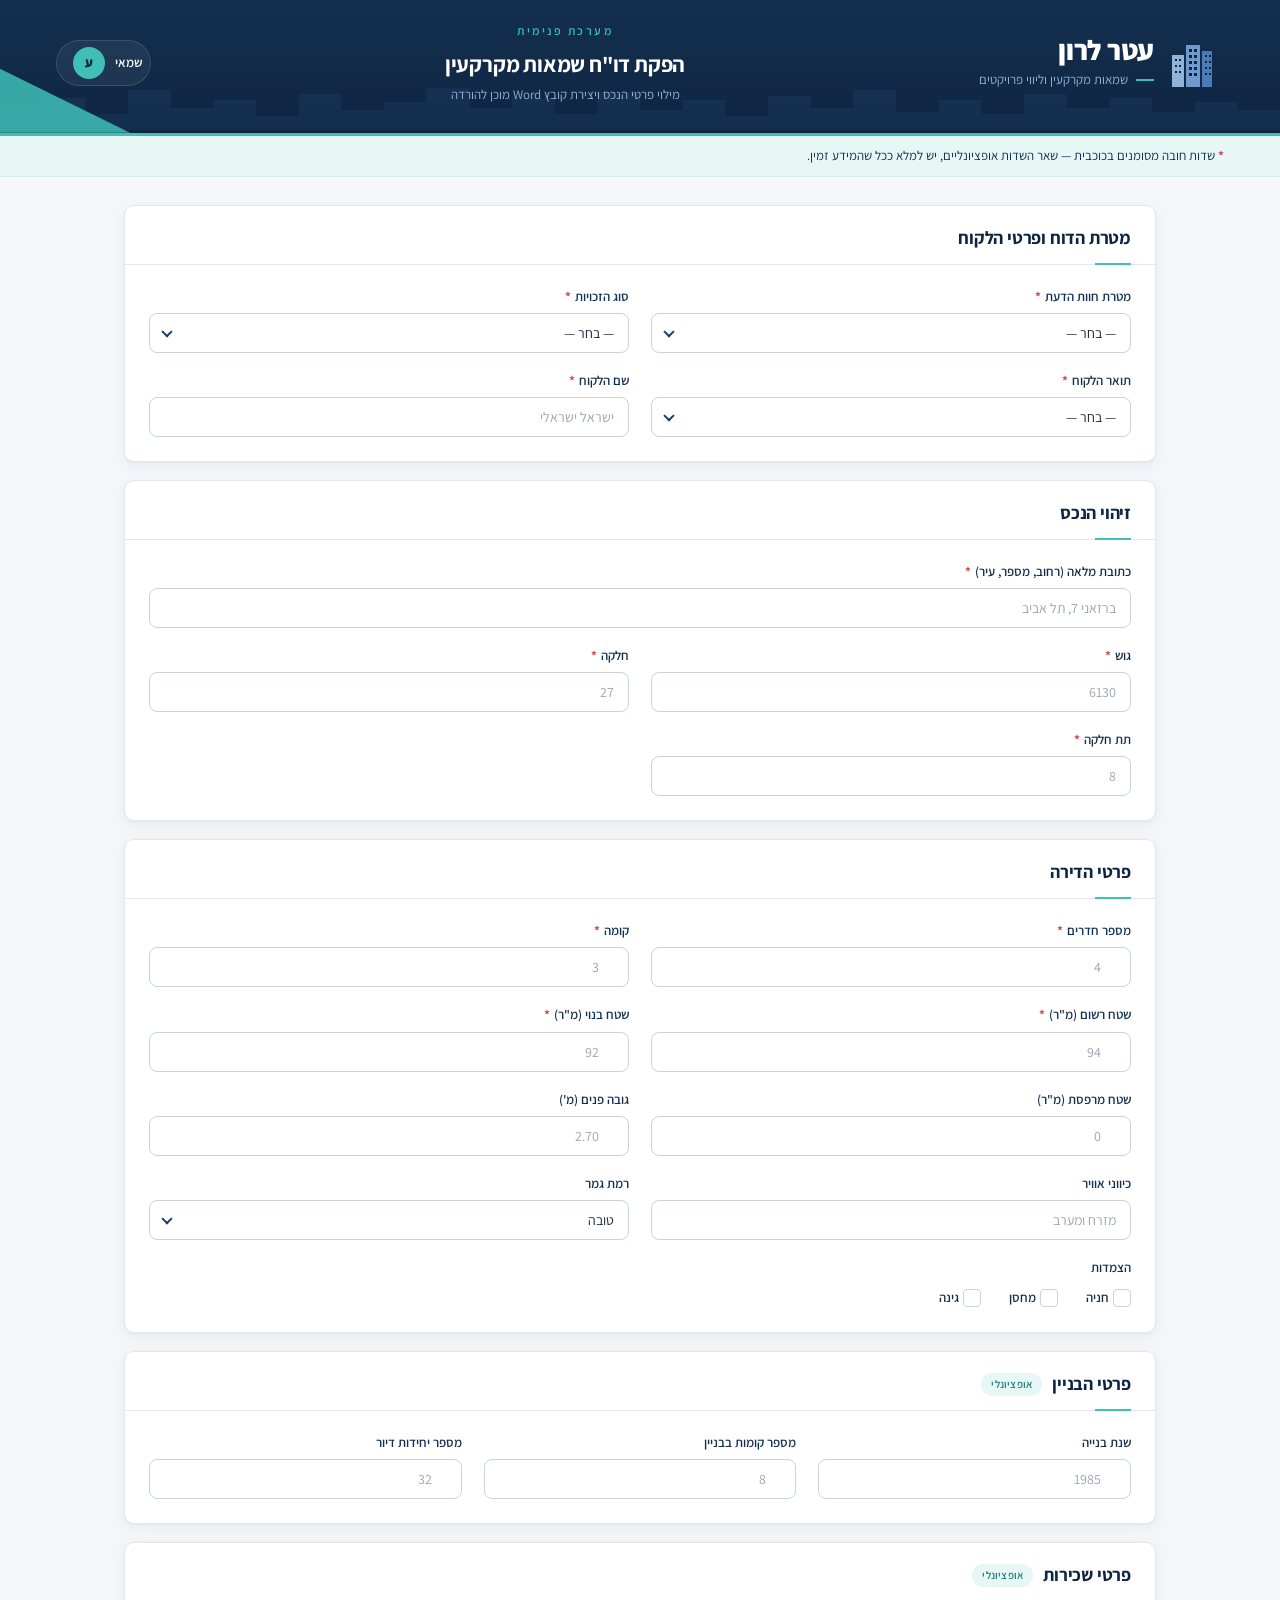
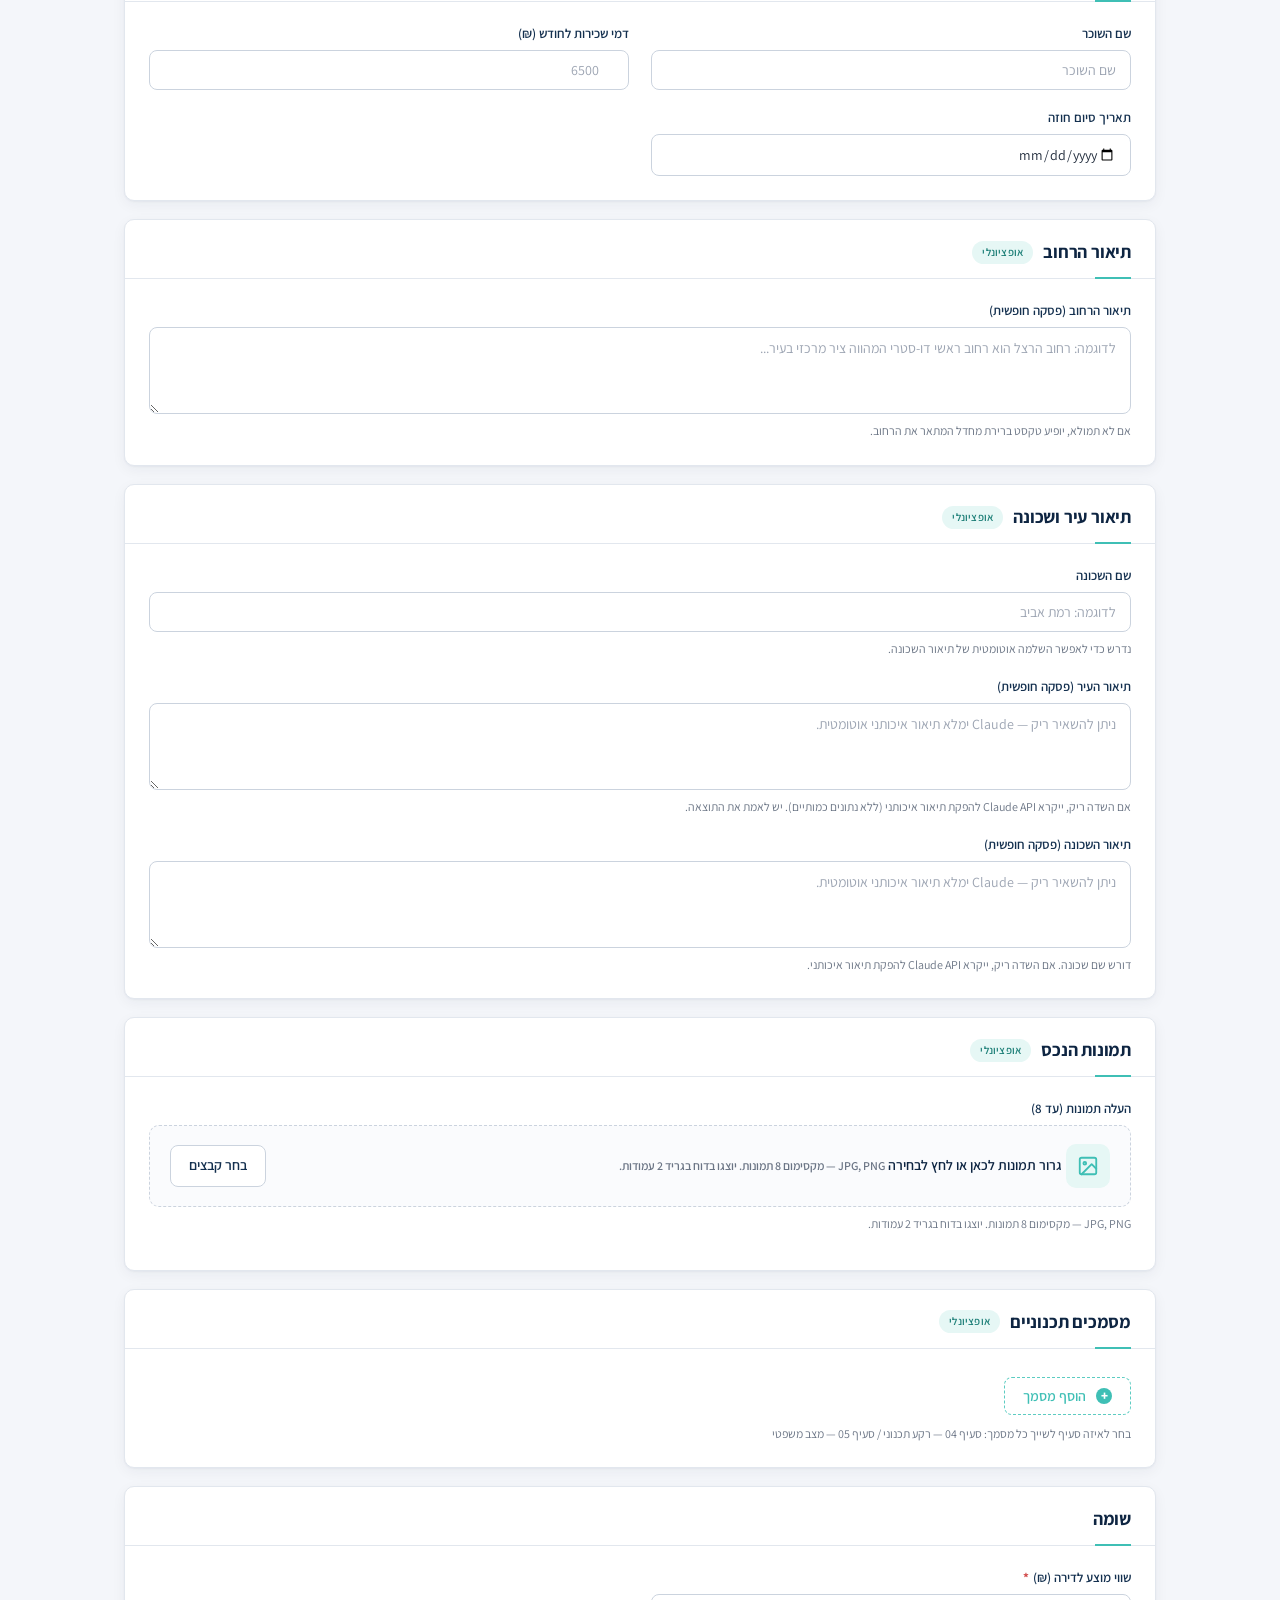
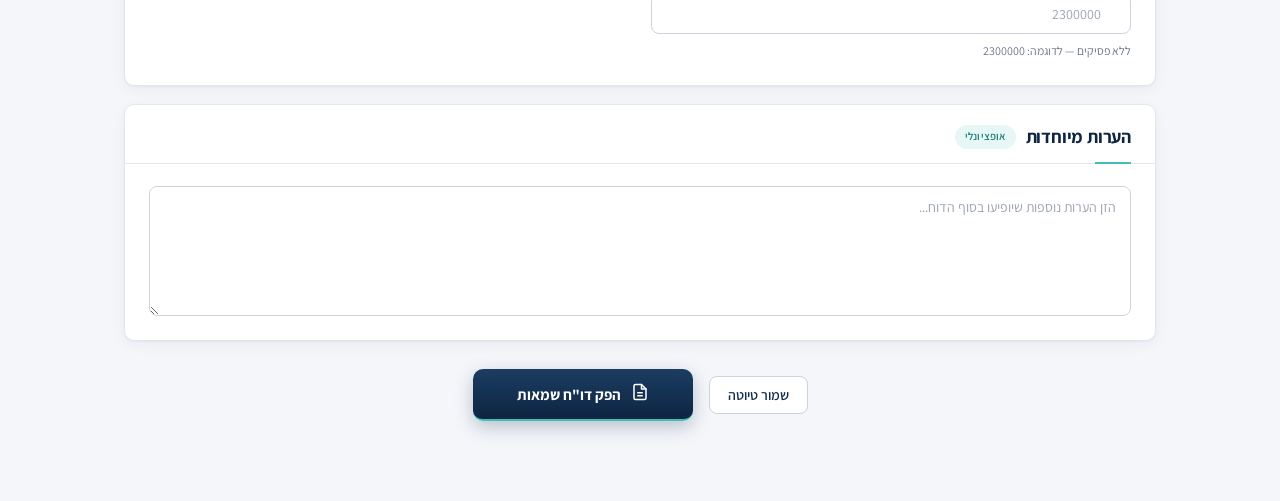
==== commit 4f35d39d: "Fix RTL alignment, dedupe cover, recenter details block Round-2 visual fixes after opening the round" ====
--- a/real_estate/shuma.html
+++ b/real_estate/shuma.html
@@ -584,9 +584,6 @@
     }
     .btn-cta.loading .spinner { display: inline-block; }
     .btn-cta.loading .btn-icon { display: none; }
-    .btn-secondary.loading .spinner { display: inline-block; margin-left: 6px; }
-    .btn-secondary { display: inline-flex; align-items: center; }
-    .btn-secondary:disabled { opacity: 0.6; cursor: wait; }
 
     /* ── Toast ── */
     #toast {
@@ -741,19 +738,9 @@
     <div class="fg">
 
       <div class="f full" id="f-address">
-        <label>כתובת מלאה <span class="req-star">*</span></label>
-        <input type="text" id="address" name="address" placeholder="רחוב הרצל 1, תל אביב">
+        <label>כתובת מלאה (רחוב, מספר, עיר) <span class="req-star">*</span></label>
+        <input type="text" id="address" name="address" placeholder="ברזאני 7, תל אביב">
         <span class="err-msg">שדה חובה</span>
-      </div>
-
-      <div class="f full" id="f-parcel-lookup">
-        <button type="button" id="lookup-parcel-btn" class="btn-secondary">
-          <span class="lookup-spinner spinner" style="border-color: rgba(31,42,58,0.25); border-top-color: var(--navy-800);"></span>
-          <span id="lookup-parcel-label">מלא נתוני חלקה אוטומטית</span>
-        </button>
-        <span class="hint">מאחזר גוש, חלקה, ייעוד קרקע, תוכניות וגבולות מתכנון זמין על-פי הכתובת. תת-חלקה תישאר ידנית.</span>
-        <div id="lookup-parcel-msg" class="hint" style="display:none; margin-top:6px;"></div>
-        <div id="lookup-parcel-plans" class="hint" style="display:none; margin-top:6px;"></div>
       </div>
 
       <div class="f" id="f-block">
@@ -772,32 +759,6 @@
         <label>תת חלקה <span class="req-star">*</span></label>
         <input type="text" id="sub_parcel" name="sub_parcel" placeholder="8">
         <span class="err-msg">שדה חובה</span>
-      </div>
-
-      <div class="f full">
-        <label>ייעוד קרקע</label>
-        <input type="text" id="land_use" name="land_use" placeholder="למשל: מגורים ג'">
-        <span class="hint">אופציונלי — ימולא אוטומטית בלחיצה על "מלא נתוני חלקה".</span>
-      </div>
-
-      <div class="f">
-        <label>גבול מצפון</label>
-        <input type="text" id="north_boundary" name="north_boundary" placeholder="לדוגמה: רחוב הרצל / חלקה 28 בגוש 6130">
-      </div>
-
-      <div class="f">
-        <label>גבול מדרום</label>
-        <input type="text" id="south_boundary" name="south_boundary" placeholder="">
-      </div>
-
-      <div class="f">
-        <label>גבול ממזרח</label>
-        <input type="text" id="east_boundary" name="east_boundary" placeholder="">
-      </div>
-
-      <div class="f">
-        <label>גבול ממערב</label>
-        <input type="text" id="west_boundary" name="west_boundary" placeholder="">
       </div>
 
     </div>
@@ -1288,105 +1249,6 @@
   document.getElementById('draft-btn').addEventListener('click', function () {
     alert('שמירת טיוטה תהיה זמינה בקרוב.');
   });
-
-  // ── Parcel lookup button ──────────────────────────────────────────────────
-  document.getElementById('lookup-parcel-btn').addEventListener('click', async function () {
-    const btn   = this;
-    const label = document.getElementById('lookup-parcel-label');
-    const msg   = document.getElementById('lookup-parcel-msg');
-    const plansEl = document.getElementById('lookup-parcel-plans');
-    const addr  = document.getElementById('address').value.trim();
-
-    msg.style.display = 'none';
-    msg.textContent = '';
-    plansEl.style.display = 'none';
-    plansEl.innerHTML = '';
-
-    if (!addr) {
-      msg.style.color = 'var(--required)';
-      msg.textContent = 'יש להזין כתובת לפני שימוש בכפתור זה.';
-      msg.style.display = 'block';
-      document.getElementById('f-address').classList.add('err');
-      return;
-    }
-
-    btn.disabled = true;
-    btn.classList.add('loading');
-    label.textContent = 'מאחזר נתונים...';
-
-    try {
-      const fd = new FormData();
-      fd.append('address', addr);
-      const resp = await fetch('/shuma/lookup-parcel', { method: 'POST', body: fd });
-      const data = await resp.json();
-
-      if (!data.ok && data.error) {
-        msg.style.color = 'var(--required)';
-        msg.textContent = 'שגיאה: ' + data.error + ' — ניתן להמשיך ולמלא ידנית.';
-        msg.style.display = 'block';
-        return;
-      }
-
-      // Fill the fields, but only when they are empty so we don't overwrite
-      // values the appraiser has already entered.
-      const fillIfEmpty = (id, value) => {
-        if (!value) return false;
-        const el = document.getElementById(id);
-        if (!el) return false;
-        if (el.value && el.value.trim()) return false;
-        el.value = value;
-        el.closest('.f')?.classList.remove('err');
-        return true;
-      };
-
-      const filled = [];
-      if (fillIfEmpty('block',  data.block))    filled.push('גוש');
-      if (fillIfEmpty('parcel', data.parcel))   filled.push('חלקה');
-      if (fillIfEmpty('land_use', data.land_use)) filled.push('ייעוד');
-      if (data.boundaries) {
-        const b = data.boundaries;
-        if (fillIfEmpty('north_boundary', b.north)) filled.push('גבול צפון');
-        if (fillIfEmpty('south_boundary', b.south)) filled.push('גבול דרום');
-        if (fillIfEmpty('east_boundary',  b.east))  filled.push('גבול מזרח');
-        if (fillIfEmpty('west_boundary',  b.west))  filled.push('גבול מערב');
-      }
-
-      // Plans — the form has no list field for these yet, so display
-      // them in an info box for the appraiser to enter manually.
-      if (Array.isArray(data.plans) && data.plans.length) {
-        const lines = data.plans.map(p => {
-          const parts = [];
-          if (p.number) parts.push('תוכנית ' + p.number);
-          if (p.designation) parts.push(p.designation);
-          if (p.year) parts.push(p.year);
-          return '• ' + parts.join(' — ');
-        });
-        plansEl.innerHTML = '<strong>תוכניות מתאר חלות (להעתיק ידנית):</strong><br>' + lines.join('<br>');
-        plansEl.style.color = 'var(--navy-800)';
-        plansEl.style.display = 'block';
-      }
-
-      const summary = filled.length
-        ? 'מולאו: ' + filled.join(', ') + '. יש לוודא שהנתונים תקינים לפני הפקת הדוח.'
-        : 'לא היו שדות ריקים למילוי אוטומטי.';
-      let extra = '';
-      if (Array.isArray(data.warnings) && data.warnings.length) {
-        extra = ' ' + data.warnings.join(' ');
-      }
-      msg.style.color = 'var(--navy-800)';
-      msg.textContent = summary + extra;
-      msg.style.display = 'block';
-
-    } catch (err) {
-      msg.style.color = 'var(--required)';
-      msg.textContent = 'שגיאת רשת בבדיקת נתוני החלקה: ' + err.message + ' — ניתן להמשיך ולמלא ידנית.';
-      msg.style.display = 'block';
-    } finally {
-      btn.disabled = false;
-      btn.classList.remove('loading');
-      label.textContent = 'מלא נתוני חלקה אוטומטית';
-    }
-  });
 </script>
 </body>
 </html>
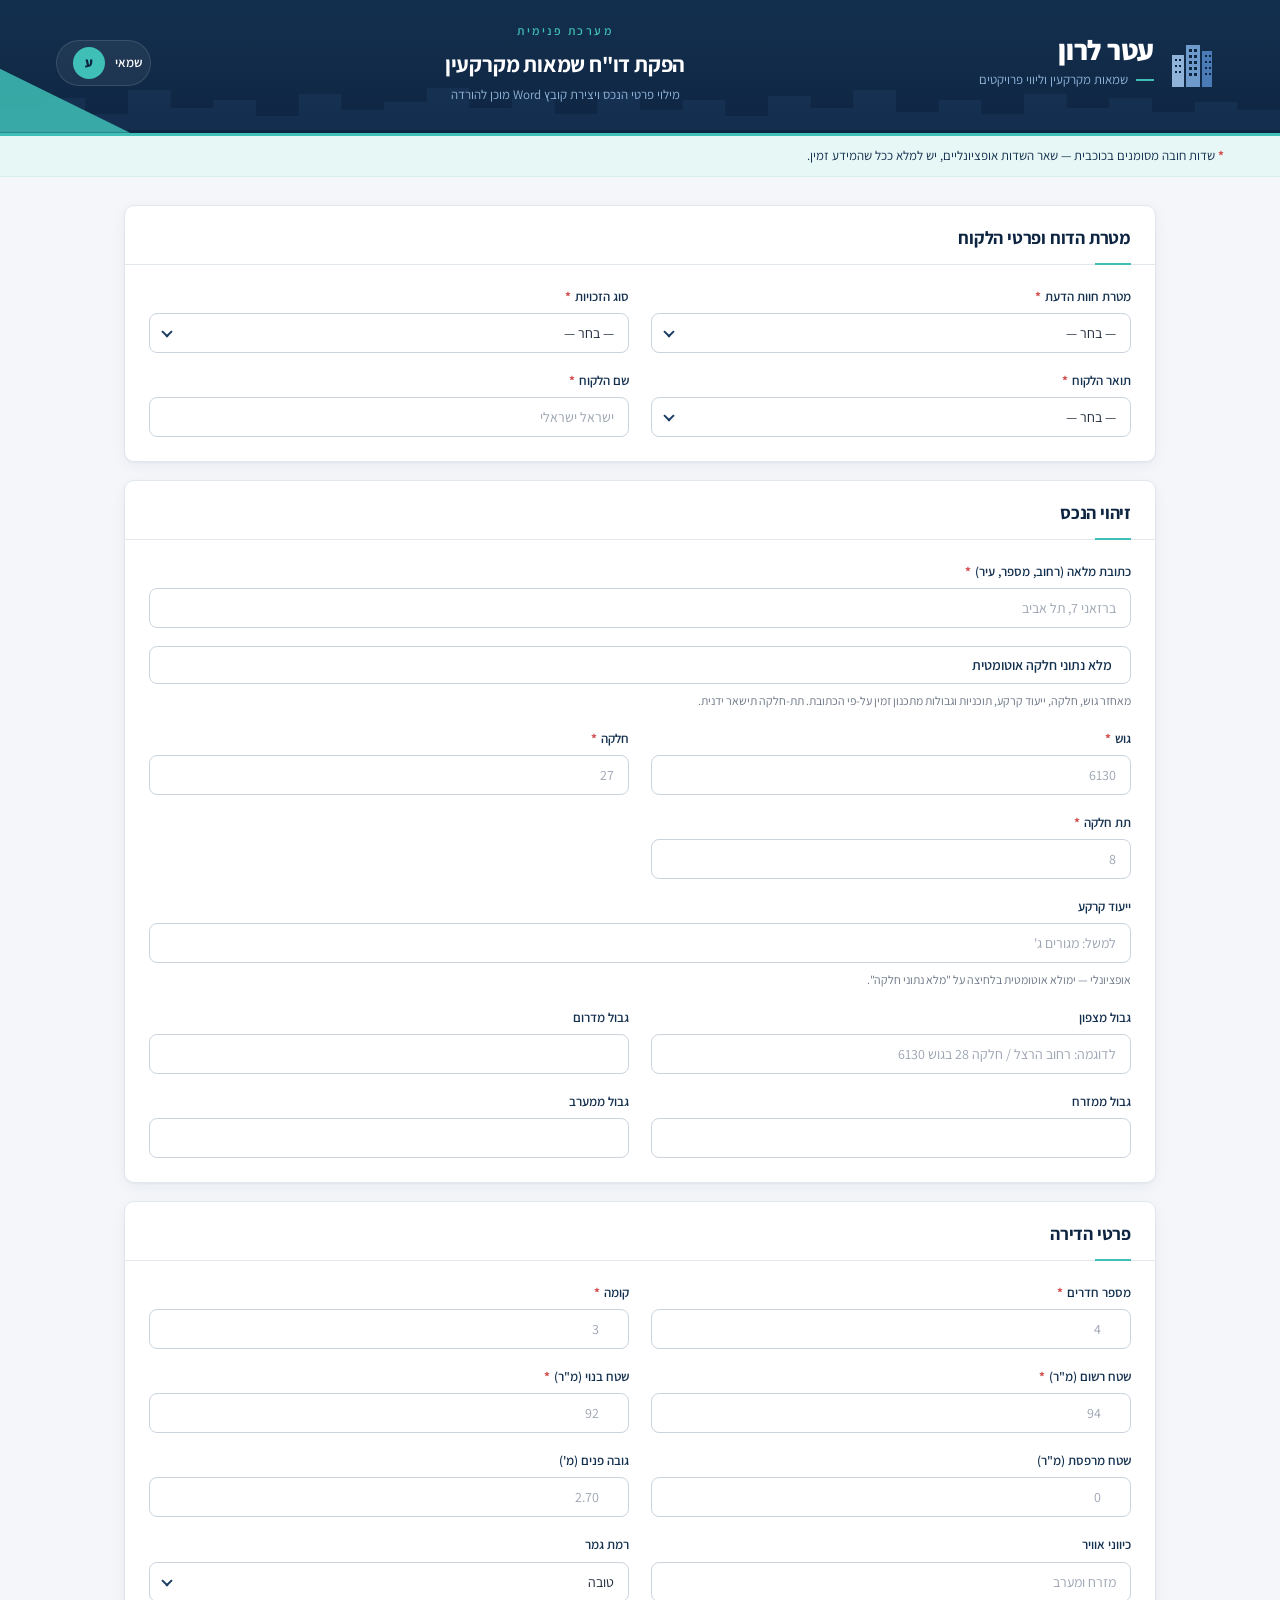
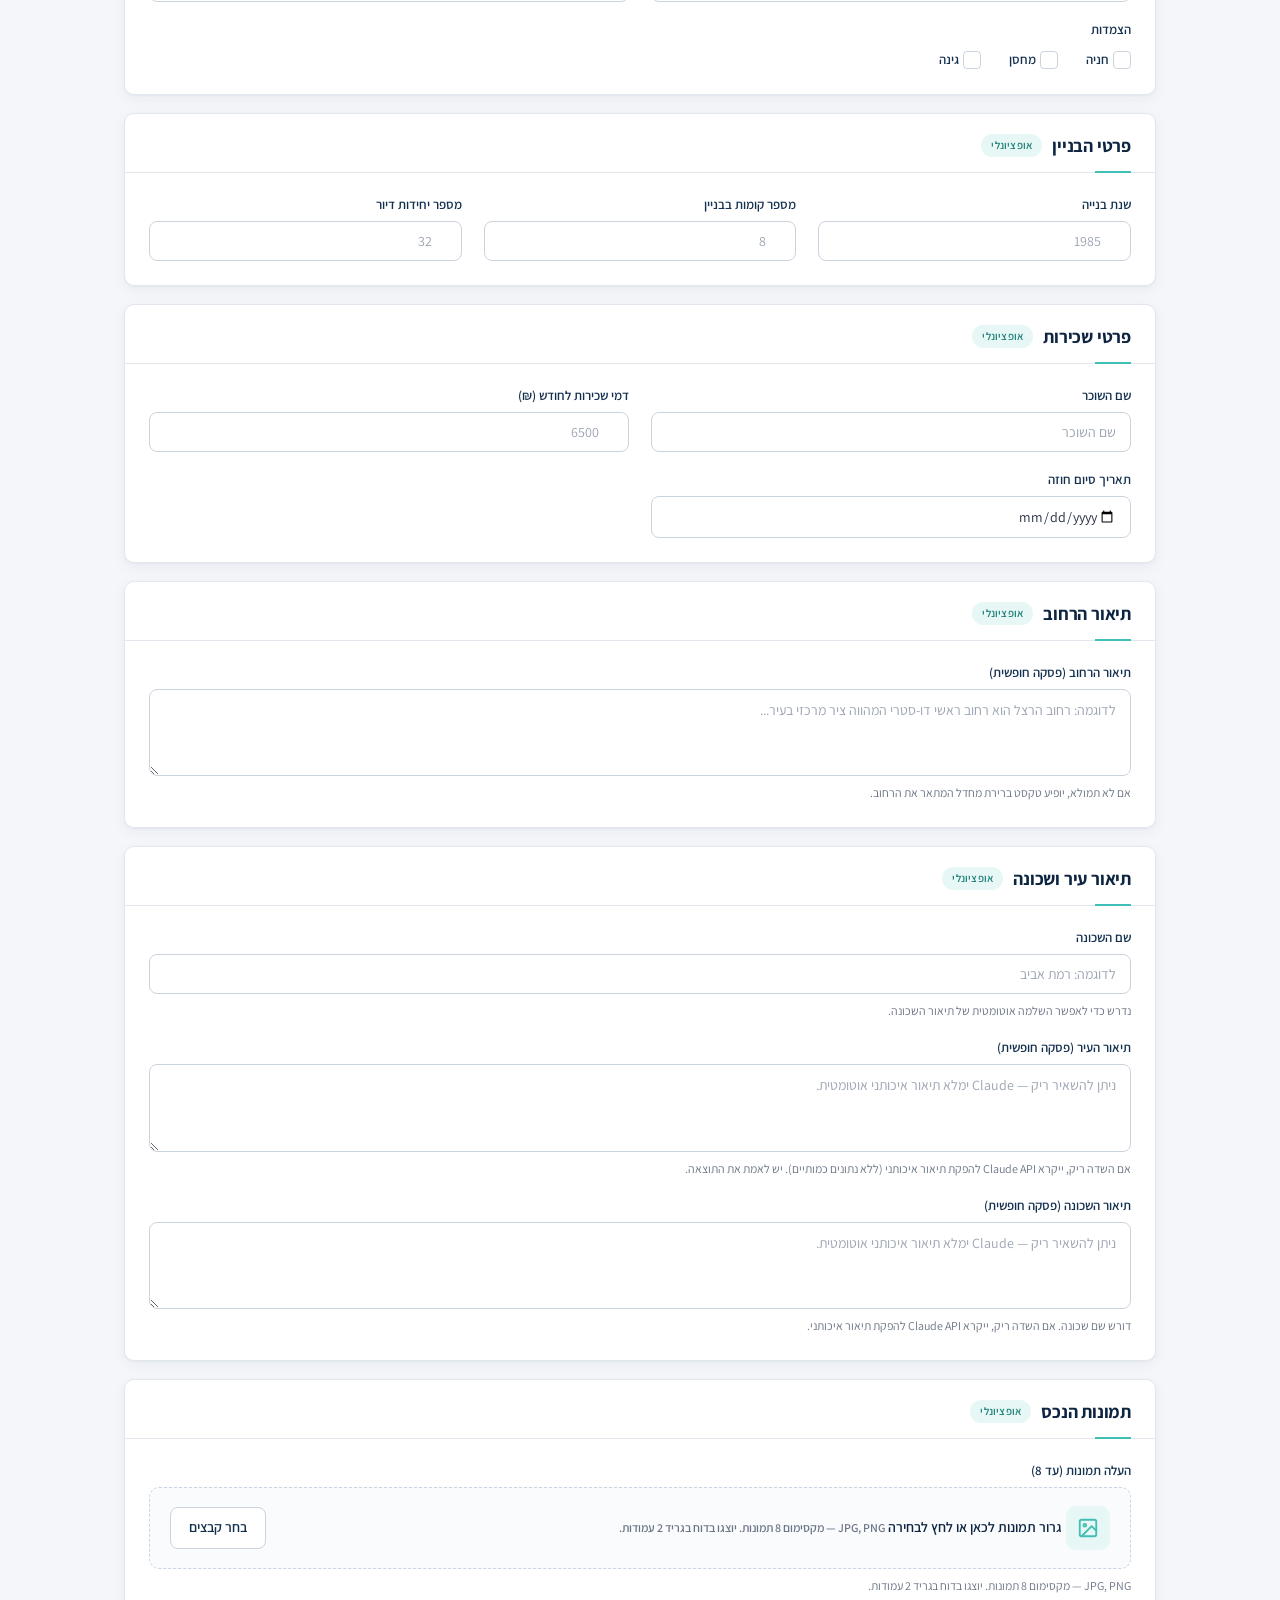
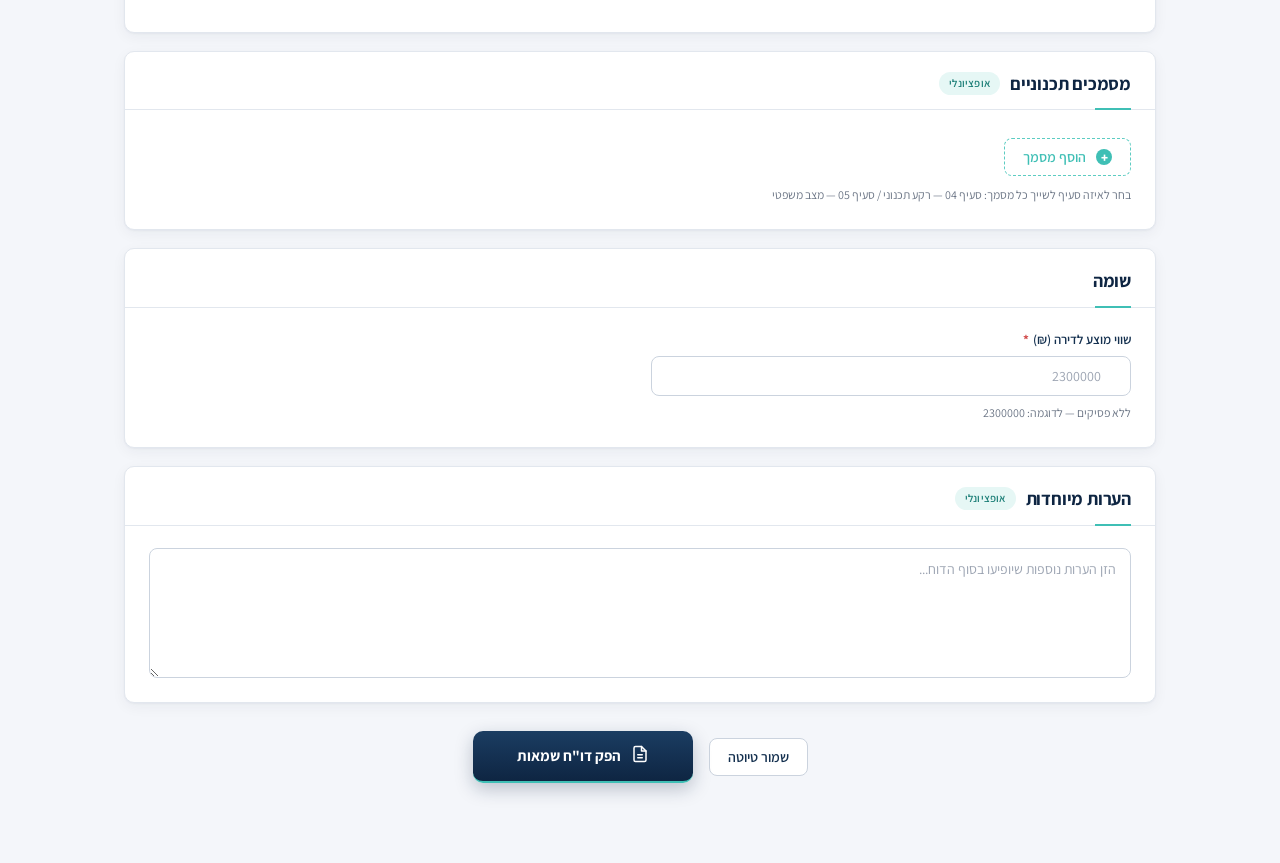
==== commit 3762ed2d: "Merge pull request #12 from idolanuel5885/claude/fix-word-report-formatting-I6OM9 Fix RTL alignment," ====
--- a/real_estate/shuma.html
+++ b/real_estate/shuma.html
@@ -584,6 +584,9 @@
     }
     .btn-cta.loading .spinner { display: inline-block; }
     .btn-cta.loading .btn-icon { display: none; }
+    .btn-secondary.loading .spinner { display: inline-block; margin-left: 6px; }
+    .btn-secondary { display: inline-flex; align-items: center; }
+    .btn-secondary:disabled { opacity: 0.6; cursor: wait; }
 
     /* ── Toast ── */
     #toast {
@@ -743,6 +746,16 @@
         <span class="err-msg">שדה חובה</span>
       </div>
 
+      <div class="f full" id="f-parcel-lookup">
+        <button type="button" id="lookup-parcel-btn" class="btn-secondary">
+          <span class="lookup-spinner spinner" style="border-color: rgba(31,42,58,0.25); border-top-color: var(--navy-800);"></span>
+          <span id="lookup-parcel-label">מלא נתוני חלקה אוטומטית</span>
+        </button>
+        <span class="hint">מאחזר גוש, חלקה, ייעוד קרקע, תוכניות וגבולות מתכנון זמין על-פי הכתובת. תת-חלקה תישאר ידנית.</span>
+        <div id="lookup-parcel-msg" class="hint" style="display:none; margin-top:6px;"></div>
+        <div id="lookup-parcel-plans" class="hint" style="display:none; margin-top:6px;"></div>
+      </div>
+
       <div class="f" id="f-block">
         <label>גוש <span class="req-star">*</span></label>
         <input type="text" id="block" name="block" placeholder="6130">
@@ -759,6 +772,32 @@
         <label>תת חלקה <span class="req-star">*</span></label>
         <input type="text" id="sub_parcel" name="sub_parcel" placeholder="8">
         <span class="err-msg">שדה חובה</span>
+      </div>
+
+      <div class="f full">
+        <label>ייעוד קרקע</label>
+        <input type="text" id="land_use" name="land_use" placeholder="למשל: מגורים ג'">
+        <span class="hint">אופציונלי — ימולא אוטומטית בלחיצה על "מלא נתוני חלקה".</span>
+      </div>
+
+      <div class="f">
+        <label>גבול מצפון</label>
+        <input type="text" id="north_boundary" name="north_boundary" placeholder="לדוגמה: רחוב הרצל / חלקה 28 בגוש 6130">
+      </div>
+
+      <div class="f">
+        <label>גבול מדרום</label>
+        <input type="text" id="south_boundary" name="south_boundary" placeholder="">
+      </div>
+
+      <div class="f">
+        <label>גבול ממזרח</label>
+        <input type="text" id="east_boundary" name="east_boundary" placeholder="">
+      </div>
+
+      <div class="f">
+        <label>גבול ממערב</label>
+        <input type="text" id="west_boundary" name="west_boundary" placeholder="">
       </div>
 
     </div>
@@ -1249,6 +1288,105 @@
   document.getElementById('draft-btn').addEventListener('click', function () {
     alert('שמירת טיוטה תהיה זמינה בקרוב.');
   });
+
+  // ── Parcel lookup button ──────────────────────────────────────────────────
+  document.getElementById('lookup-parcel-btn').addEventListener('click', async function () {
+    const btn   = this;
+    const label = document.getElementById('lookup-parcel-label');
+    const msg   = document.getElementById('lookup-parcel-msg');
+    const plansEl = document.getElementById('lookup-parcel-plans');
+    const addr  = document.getElementById('address').value.trim();
+
+    msg.style.display = 'none';
+    msg.textContent = '';
+    plansEl.style.display = 'none';
+    plansEl.innerHTML = '';
+
+    if (!addr) {
+      msg.style.color = 'var(--required)';
+      msg.textContent = 'יש להזין כתובת לפני שימוש בכפתור זה.';
+      msg.style.display = 'block';
+      document.getElementById('f-address').classList.add('err');
+      return;
+    }
+
+    btn.disabled = true;
+    btn.classList.add('loading');
+    label.textContent = 'מאחזר נתונים...';
+
+    try {
+      const fd = new FormData();
+      fd.append('address', addr);
+      const resp = await fetch('/shuma/lookup-parcel', { method: 'POST', body: fd });
+      const data = await resp.json();
+
+      if (!data.ok && data.error) {
+        msg.style.color = 'var(--required)';
+        msg.textContent = 'שגיאה: ' + data.error + ' — ניתן להמשיך ולמלא ידנית.';
+        msg.style.display = 'block';
+        return;
+      }
+
+      // Fill the fields, but only when they are empty so we don't overwrite
+      // values the appraiser has already entered.
+      const fillIfEmpty = (id, value) => {
+        if (!value) return false;
+        const el = document.getElementById(id);
+        if (!el) return false;
+        if (el.value && el.value.trim()) return false;
+        el.value = value;
+        el.closest('.f')?.classList.remove('err');
+        return true;
+      };
+
+      const filled = [];
+      if (fillIfEmpty('block',  data.block))    filled.push('גוש');
+      if (fillIfEmpty('parcel', data.parcel))   filled.push('חלקה');
+      if (fillIfEmpty('land_use', data.land_use)) filled.push('ייעוד');
+      if (data.boundaries) {
+        const b = data.boundaries;
+        if (fillIfEmpty('north_boundary', b.north)) filled.push('גבול צפון');
+        if (fillIfEmpty('south_boundary', b.south)) filled.push('גבול דרום');
+        if (fillIfEmpty('east_boundary',  b.east))  filled.push('גבול מזרח');
+        if (fillIfEmpty('west_boundary',  b.west))  filled.push('גבול מערב');
+      }
+
+      // Plans — the form has no list field for these yet, so display
+      // them in an info box for the appraiser to enter manually.
+      if (Array.isArray(data.plans) && data.plans.length) {
+        const lines = data.plans.map(p => {
+          const parts = [];
+          if (p.number) parts.push('תוכנית ' + p.number);
+          if (p.designation) parts.push(p.designation);
+          if (p.year) parts.push(p.year);
+          return '• ' + parts.join(' — ');
+        });
+        plansEl.innerHTML = '<strong>תוכניות מתאר חלות (להעתיק ידנית):</strong><br>' + lines.join('<br>');
+        plansEl.style.color = 'var(--navy-800)';
+        plansEl.style.display = 'block';
+      }
+
+      const summary = filled.length
+        ? 'מולאו: ' + filled.join(', ') + '. יש לוודא שהנתונים תקינים לפני הפקת הדוח.'
+        : 'לא היו שדות ריקים למילוי אוטומטי.';
+      let extra = '';
+      if (Array.isArray(data.warnings) && data.warnings.length) {
+        extra = ' ' + data.warnings.join(' ');
+      }
+      msg.style.color = 'var(--navy-800)';
+      msg.textContent = summary + extra;
+      msg.style.display = 'block';
+
+    } catch (err) {
+      msg.style.color = 'var(--required)';
+      msg.textContent = 'שגיאת רשת בבדיקת נתוני החלקה: ' + err.message + ' — ניתן להמשיך ולמלא ידנית.';
+      msg.style.display = 'block';
+    } finally {
+      btn.disabled = false;
+      btn.classList.remove('loading');
+      label.textContent = 'מלא נתוני חלקה אוטומטית';
+    }
+  });
 </script>
 </body>
 </html>
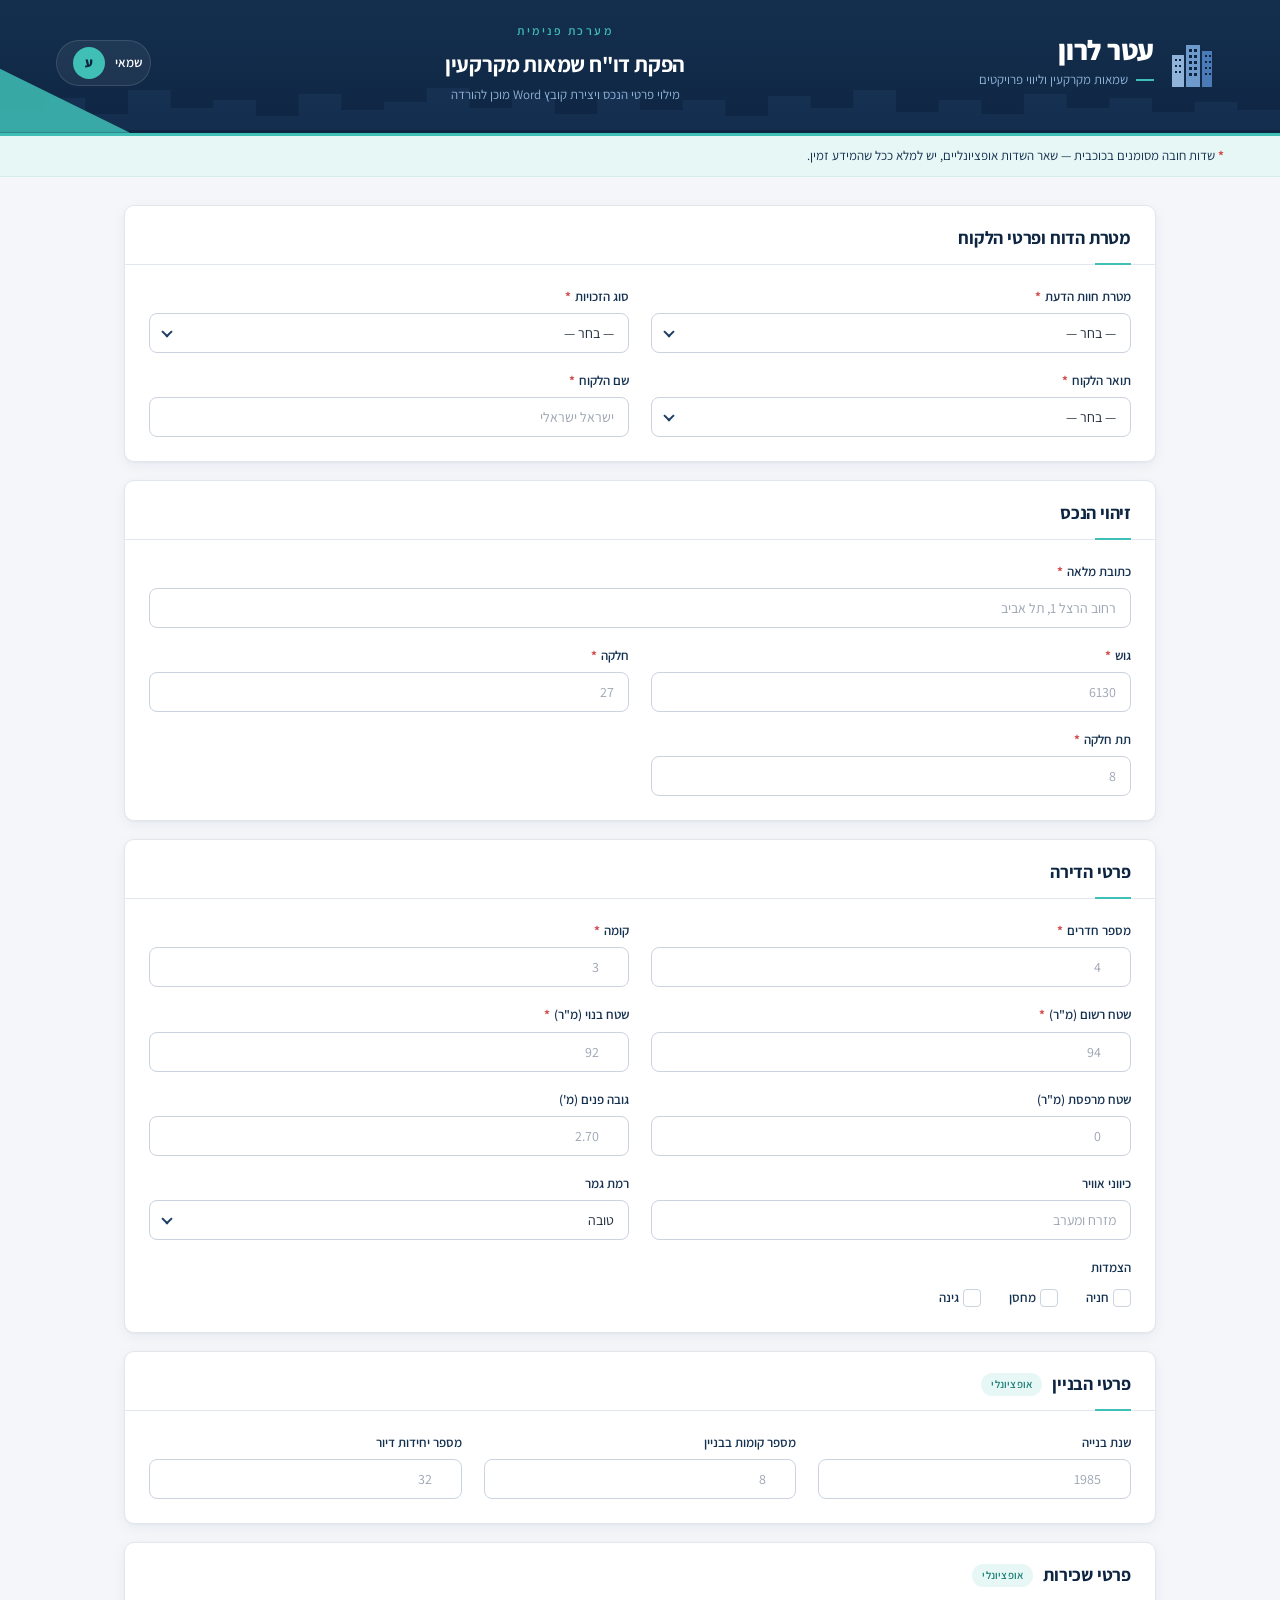
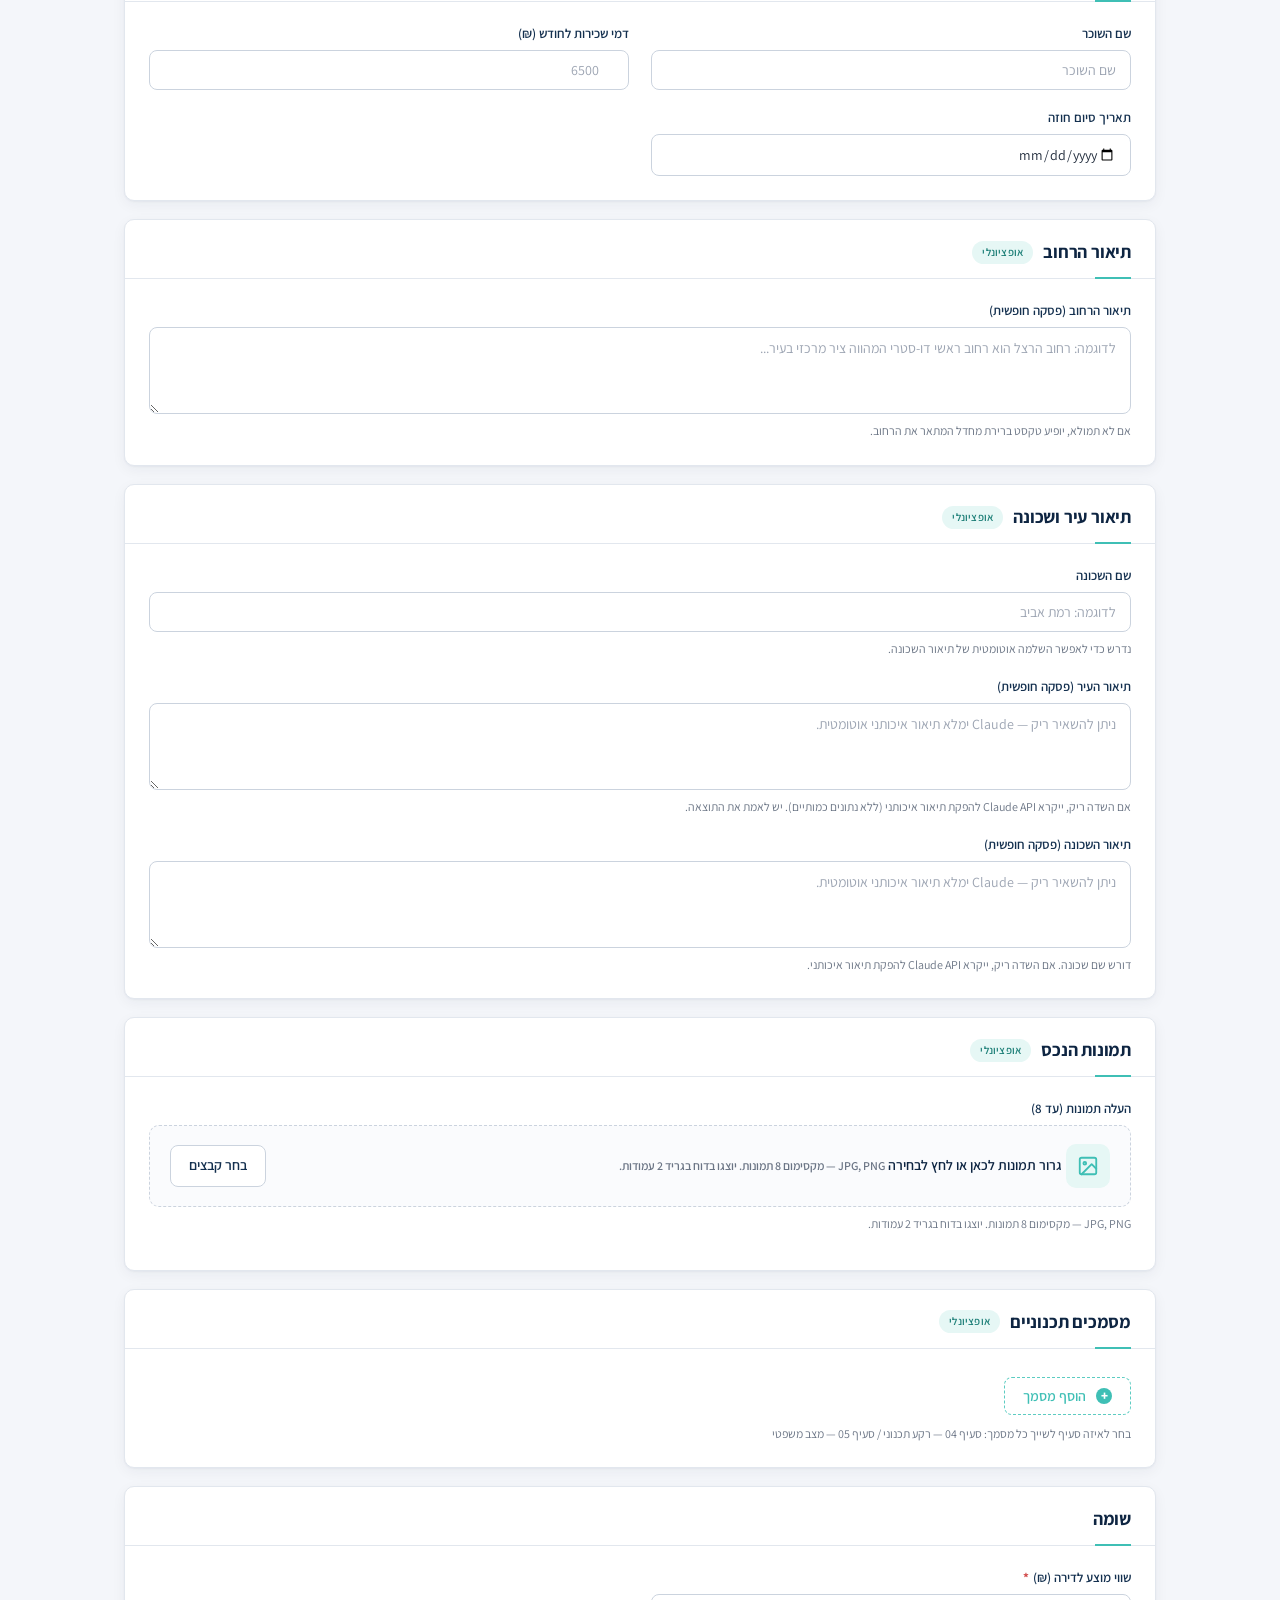
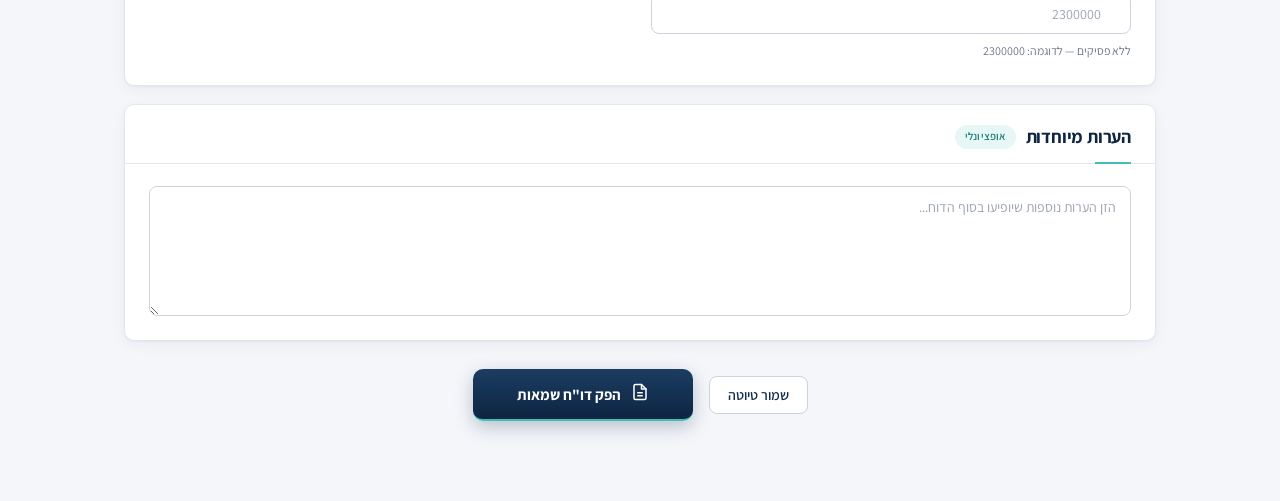
==== commit d9e4d30c: "Hide parcel-lookup UI; iplan.gov.il TLS unstable in production The button and the five corresponding" ====
--- a/real_estate/shuma.html
+++ b/real_estate/shuma.html
@@ -584,9 +584,6 @@
     }
     .btn-cta.loading .spinner { display: inline-block; }
     .btn-cta.loading .btn-icon { display: none; }
-    .btn-secondary.loading .spinner { display: inline-block; margin-left: 6px; }
-    .btn-secondary { display: inline-flex; align-items: center; }
-    .btn-secondary:disabled { opacity: 0.6; cursor: wait; }
 
     /* ── Toast ── */
     #toast {
@@ -741,19 +738,9 @@
     <div class="fg">
 
       <div class="f full" id="f-address">
-        <label>כתובת מלאה (רחוב, מספר, עיר) <span class="req-star">*</span></label>
-        <input type="text" id="address" name="address" placeholder="ברזאני 7, תל אביב">
+        <label>כתובת מלאה <span class="req-star">*</span></label>
+        <input type="text" id="address" name="address" placeholder="רחוב הרצל 1, תל אביב">
         <span class="err-msg">שדה חובה</span>
-      </div>
-
-      <div class="f full" id="f-parcel-lookup">
-        <button type="button" id="lookup-parcel-btn" class="btn-secondary">
-          <span class="lookup-spinner spinner" style="border-color: rgba(31,42,58,0.25); border-top-color: var(--navy-800);"></span>
-          <span id="lookup-parcel-label">מלא נתוני חלקה אוטומטית</span>
-        </button>
-        <span class="hint">מאחזר גוש, חלקה, ייעוד קרקע, תוכניות וגבולות מתכנון זמין על-פי הכתובת. תת-חלקה תישאר ידנית.</span>
-        <div id="lookup-parcel-msg" class="hint" style="display:none; margin-top:6px;"></div>
-        <div id="lookup-parcel-plans" class="hint" style="display:none; margin-top:6px;"></div>
       </div>
 
       <div class="f" id="f-block">
@@ -772,32 +759,6 @@
         <label>תת חלקה <span class="req-star">*</span></label>
         <input type="text" id="sub_parcel" name="sub_parcel" placeholder="8">
         <span class="err-msg">שדה חובה</span>
-      </div>
-
-      <div class="f full">
-        <label>ייעוד קרקע</label>
-        <input type="text" id="land_use" name="land_use" placeholder="למשל: מגורים ג'">
-        <span class="hint">אופציונלי — ימולא אוטומטית בלחיצה על "מלא נתוני חלקה".</span>
-      </div>
-
-      <div class="f">
-        <label>גבול מצפון</label>
-        <input type="text" id="north_boundary" name="north_boundary" placeholder="לדוגמה: רחוב הרצל / חלקה 28 בגוש 6130">
-      </div>
-
-      <div class="f">
-        <label>גבול מדרום</label>
-        <input type="text" id="south_boundary" name="south_boundary" placeholder="">
-      </div>
-
-      <div class="f">
-        <label>גבול ממזרח</label>
-        <input type="text" id="east_boundary" name="east_boundary" placeholder="">
-      </div>
-
-      <div class="f">
-        <label>גבול ממערב</label>
-        <input type="text" id="west_boundary" name="west_boundary" placeholder="">
       </div>
 
     </div>
@@ -1288,105 +1249,6 @@
   document.getElementById('draft-btn').addEventListener('click', function () {
     alert('שמירת טיוטה תהיה זמינה בקרוב.');
   });
-
-  // ── Parcel lookup button ──────────────────────────────────────────────────
-  document.getElementById('lookup-parcel-btn').addEventListener('click', async function () {
-    const btn   = this;
-    const label = document.getElementById('lookup-parcel-label');
-    const msg   = document.getElementById('lookup-parcel-msg');
-    const plansEl = document.getElementById('lookup-parcel-plans');
-    const addr  = document.getElementById('address').value.trim();
-
-    msg.style.display = 'none';
-    msg.textContent = '';
-    plansEl.style.display = 'none';
-    plansEl.innerHTML = '';
-
-    if (!addr) {
-      msg.style.color = 'var(--required)';
-      msg.textContent = 'יש להזין כתובת לפני שימוש בכפתור זה.';
-      msg.style.display = 'block';
-      document.getElementById('f-address').classList.add('err');
-      return;
-    }
-
-    btn.disabled = true;
-    btn.classList.add('loading');
-    label.textContent = 'מאחזר נתונים...';
-
-    try {
-      const fd = new FormData();
-      fd.append('address', addr);
-      const resp = await fetch('/shuma/lookup-parcel', { method: 'POST', body: fd });
-      const data = await resp.json();
-
-      if (!data.ok && data.error) {
-        msg.style.color = 'var(--required)';
-        msg.textContent = 'שגיאה: ' + data.error + ' — ניתן להמשיך ולמלא ידנית.';
-        msg.style.display = 'block';
-        return;
-      }
-
-      // Fill the fields, but only when they are empty so we don't overwrite
-      // values the appraiser has already entered.
-      const fillIfEmpty = (id, value) => {
-        if (!value) return false;
-        const el = document.getElementById(id);
-        if (!el) return false;
-        if (el.value && el.value.trim()) return false;
-        el.value = value;
-        el.closest('.f')?.classList.remove('err');
-        return true;
-      };
-
-      const filled = [];
-      if (fillIfEmpty('block',  data.block))    filled.push('גוש');
-      if (fillIfEmpty('parcel', data.parcel))   filled.push('חלקה');
-      if (fillIfEmpty('land_use', data.land_use)) filled.push('ייעוד');
-      if (data.boundaries) {
-        const b = data.boundaries;
-        if (fillIfEmpty('north_boundary', b.north)) filled.push('גבול צפון');
-        if (fillIfEmpty('south_boundary', b.south)) filled.push('גבול דרום');
-        if (fillIfEmpty('east_boundary',  b.east))  filled.push('גבול מזרח');
-        if (fillIfEmpty('west_boundary',  b.west))  filled.push('גבול מערב');
-      }
-
-      // Plans — the form has no list field for these yet, so display
-      // them in an info box for the appraiser to enter manually.
-      if (Array.isArray(data.plans) && data.plans.length) {
-        const lines = data.plans.map(p => {
-          const parts = [];
-          if (p.number) parts.push('תוכנית ' + p.number);
-          if (p.designation) parts.push(p.designation);
-          if (p.year) parts.push(p.year);
-          return '• ' + parts.join(' — ');
-        });
-        plansEl.innerHTML = '<strong>תוכניות מתאר חלות (להעתיק ידנית):</strong><br>' + lines.join('<br>');
-        plansEl.style.color = 'var(--navy-800)';
-        plansEl.style.display = 'block';
-      }
-
-      const summary = filled.length
-        ? 'מולאו: ' + filled.join(', ') + '. יש לוודא שהנתונים תקינים לפני הפקת הדוח.'
-        : 'לא היו שדות ריקים למילוי אוטומטי.';
-      let extra = '';
-      if (Array.isArray(data.warnings) && data.warnings.length) {
-        extra = ' ' + data.warnings.join(' ');
-      }
-      msg.style.color = 'var(--navy-800)';
-      msg.textContent = summary + extra;
-      msg.style.display = 'block';
-
-    } catch (err) {
-      msg.style.color = 'var(--required)';
-      msg.textContent = 'שגיאת רשת בבדיקת נתוני החלקה: ' + err.message + ' — ניתן להמשיך ולמלא ידנית.';
-      msg.style.display = 'block';
-    } finally {
-      btn.disabled = false;
-      btn.classList.remove('loading');
-      label.textContent = 'מלא נתוני חלקה אוטומטית';
-    }
-  });
 </script>
 </body>
 </html>
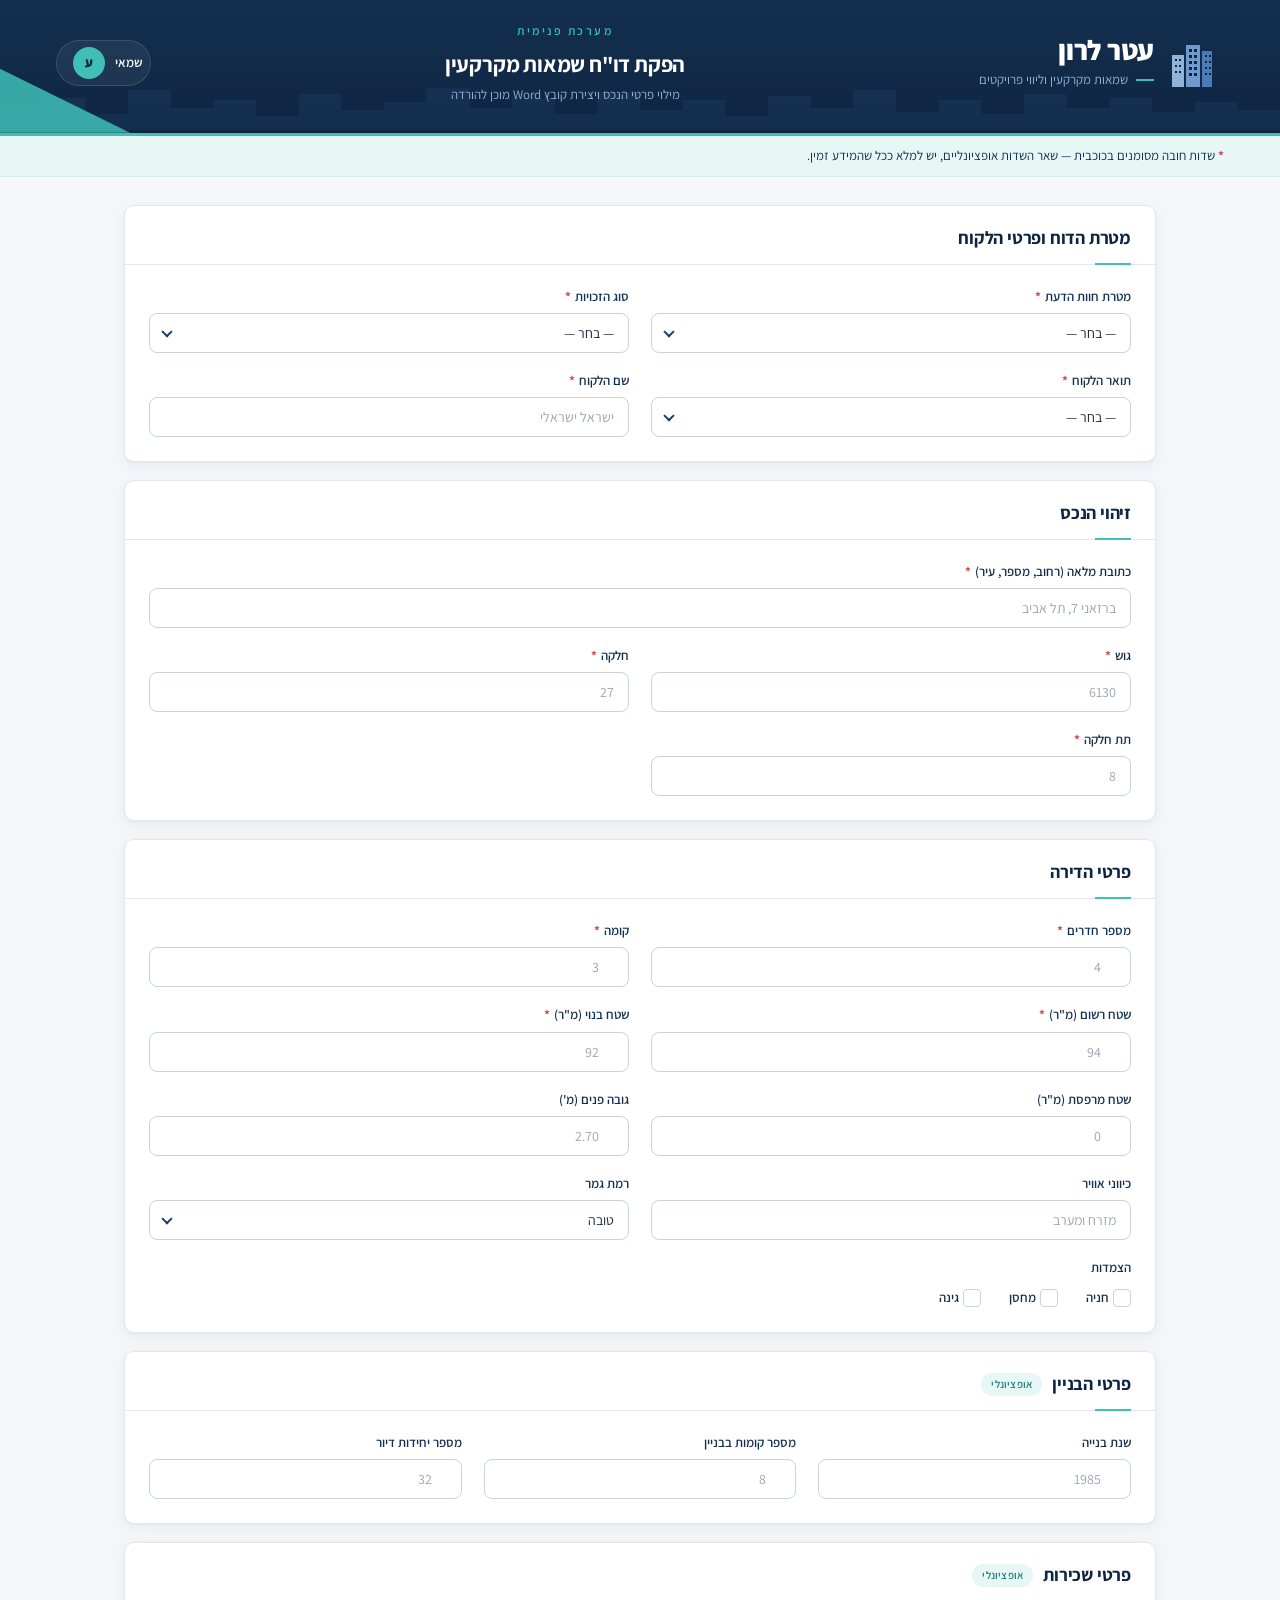
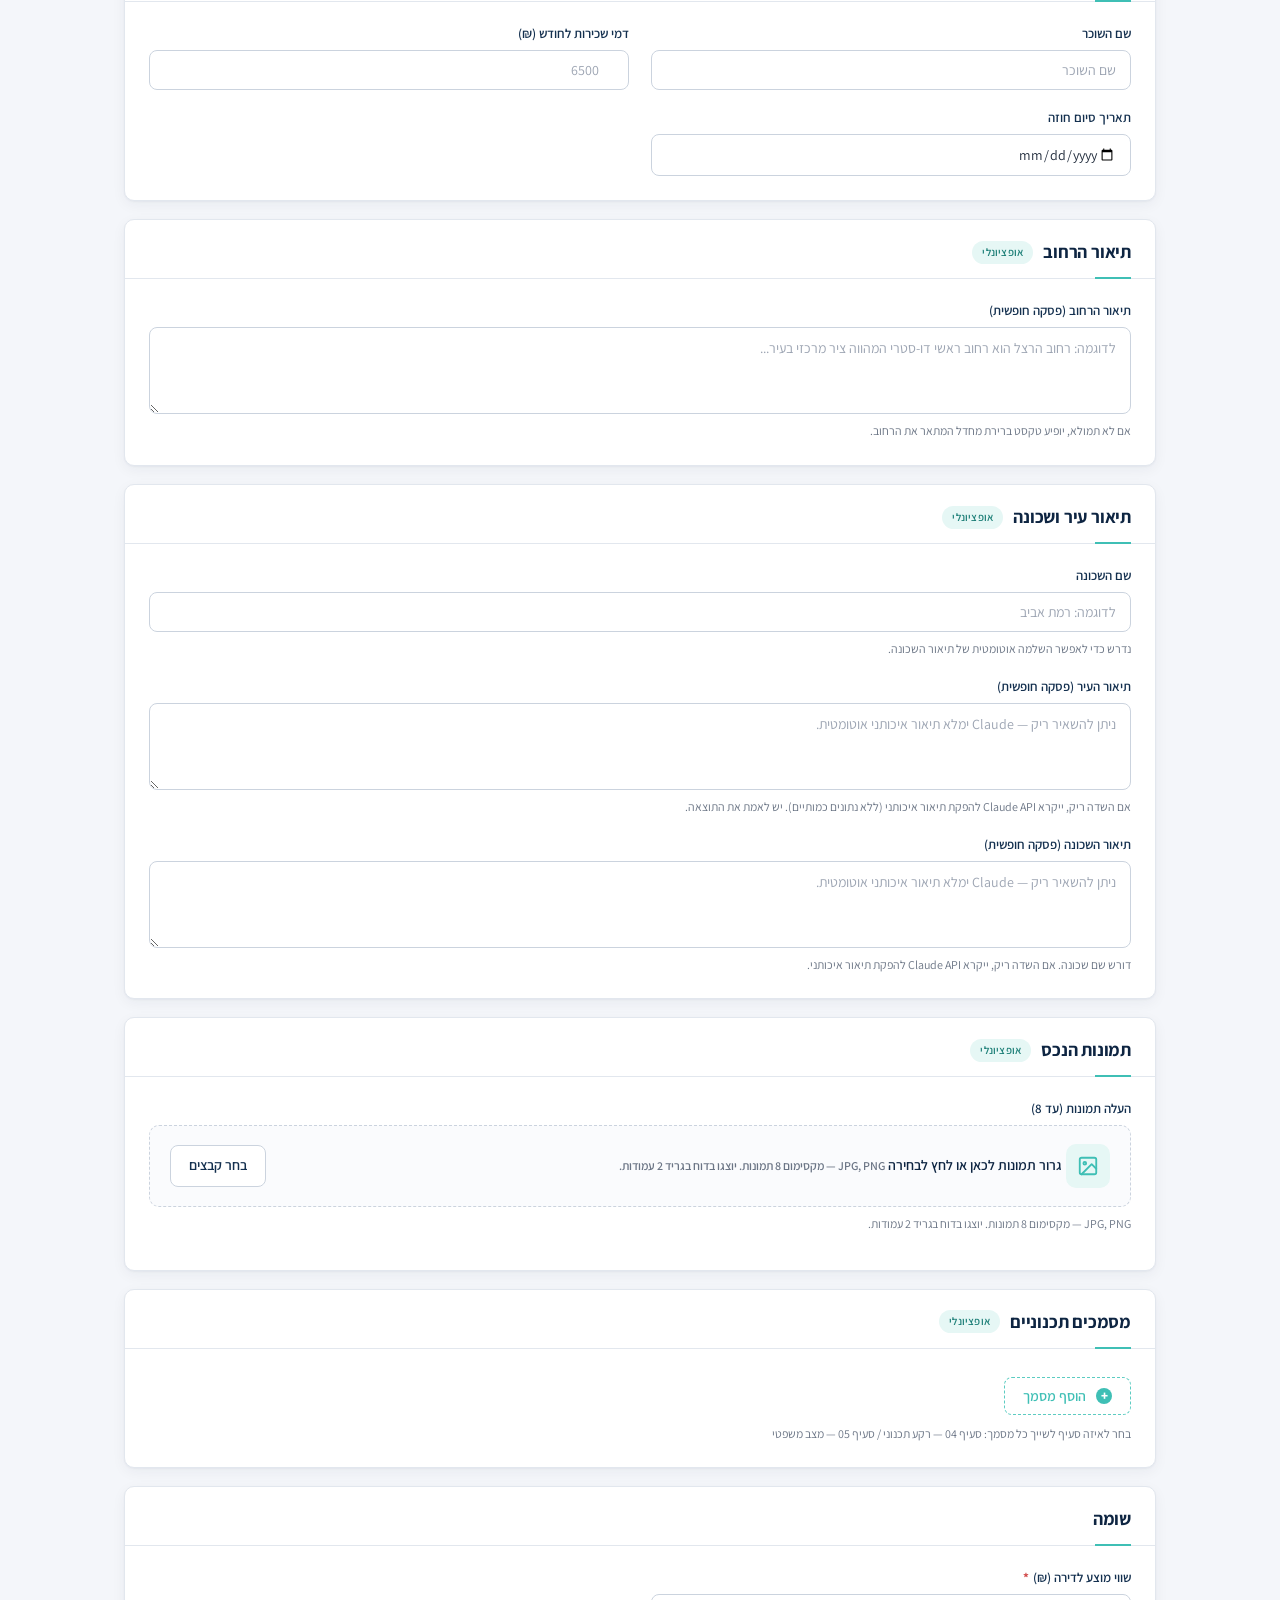
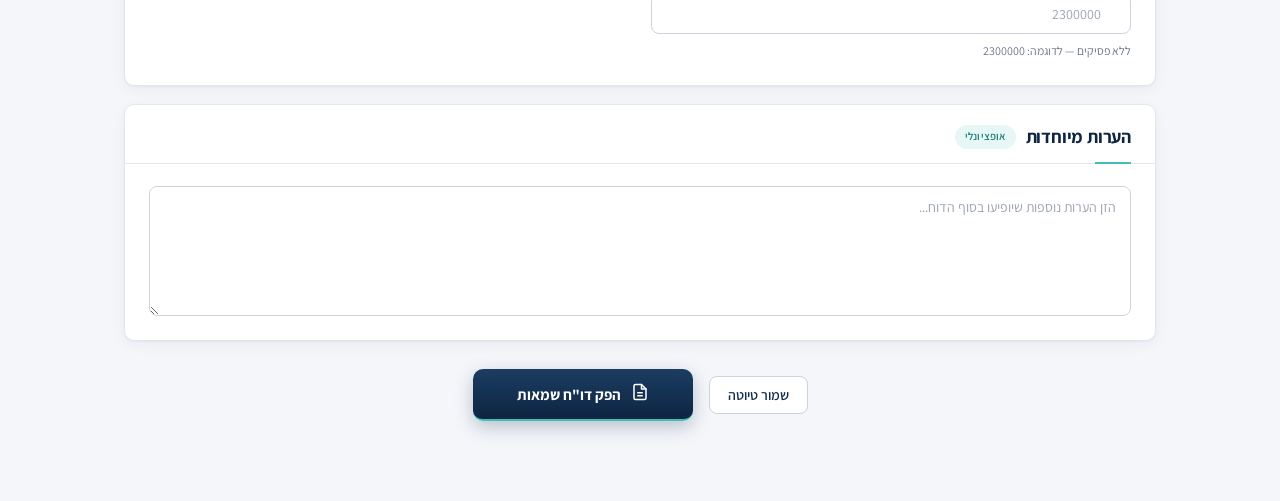
==== commit d38f176c: "Merge pull request #13 from idolanuel5885/claude/integrate-appraisal-data-PAPgv Add parcel-lookup in" ====
--- a/real_estate/shuma.html
+++ b/real_estate/shuma.html
@@ -738,8 +738,8 @@
     <div class="fg">
 
       <div class="f full" id="f-address">
-        <label>כתובת מלאה <span class="req-star">*</span></label>
-        <input type="text" id="address" name="address" placeholder="רחוב הרצל 1, תל אביב">
+        <label>כתובת מלאה (רחוב, מספר, עיר) <span class="req-star">*</span></label>
+        <input type="text" id="address" name="address" placeholder="ברזאני 7, תל אביב">
         <span class="err-msg">שדה חובה</span>
       </div>
 
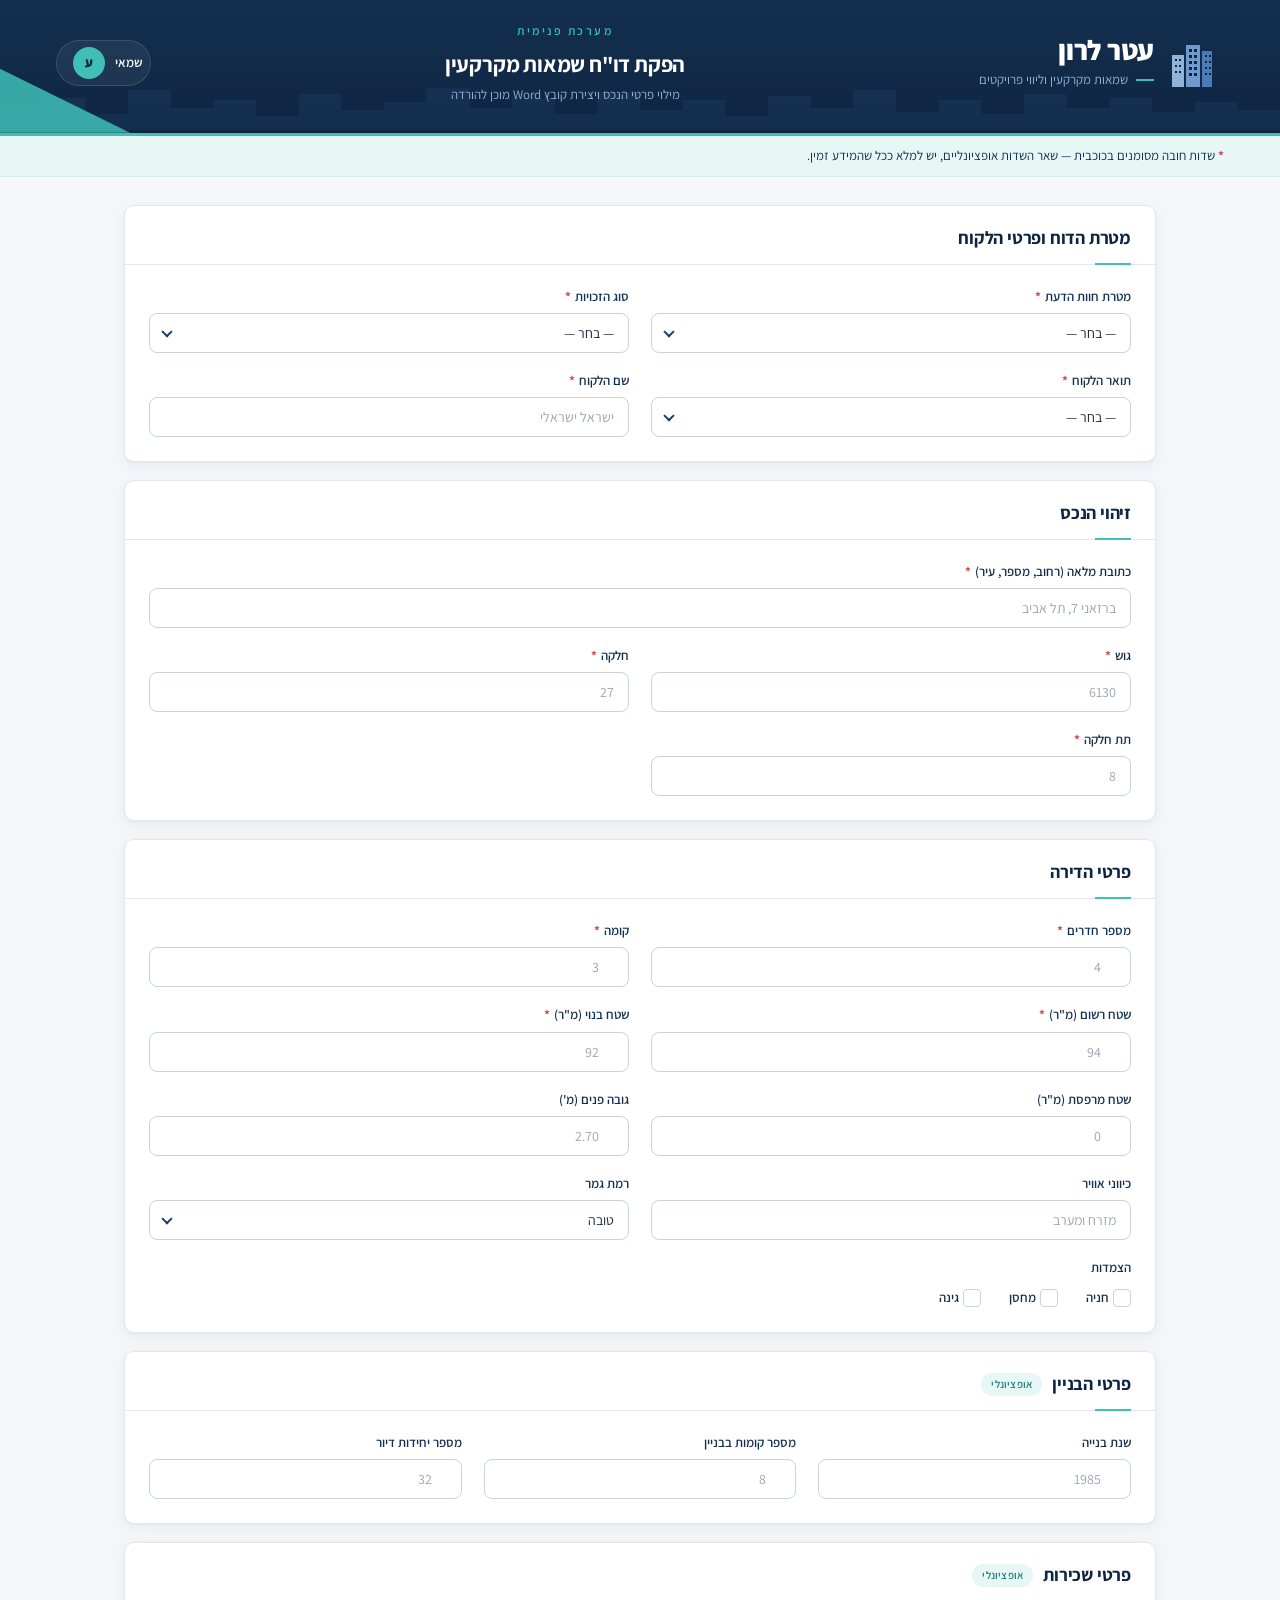
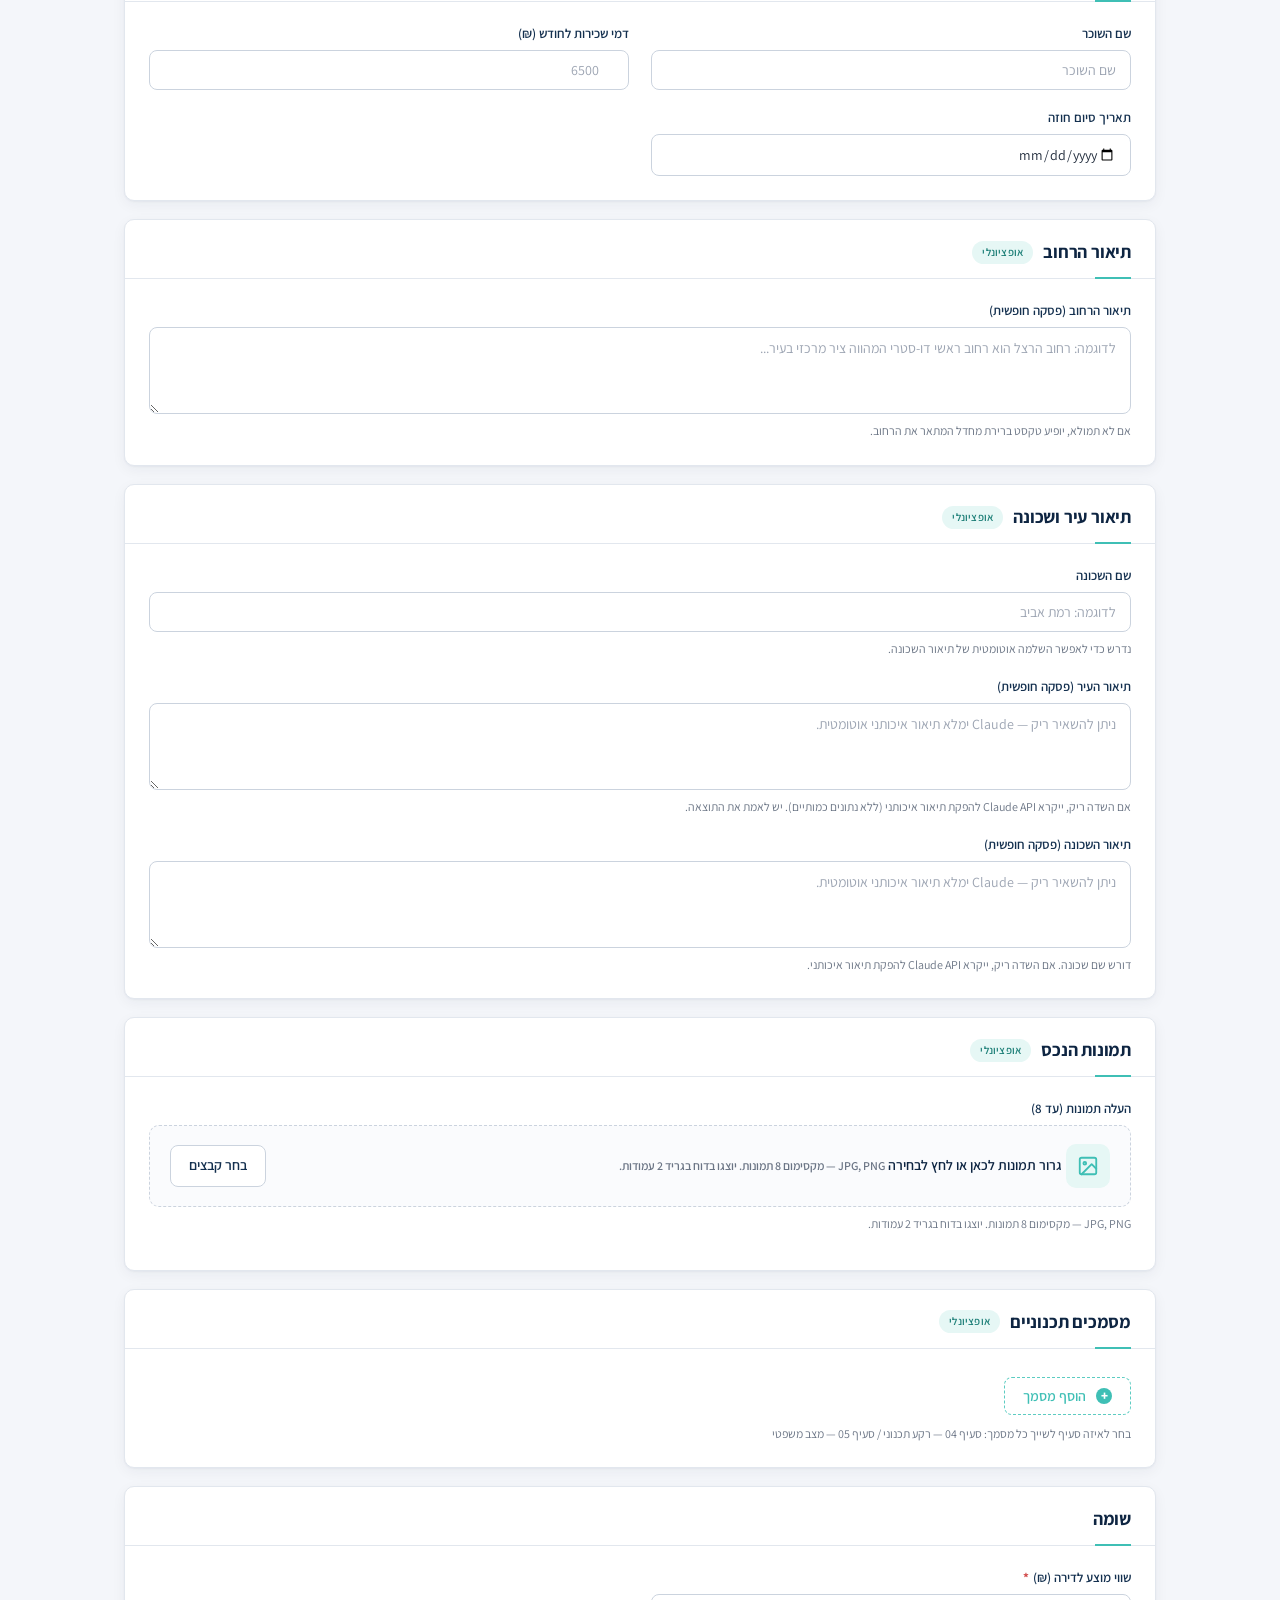
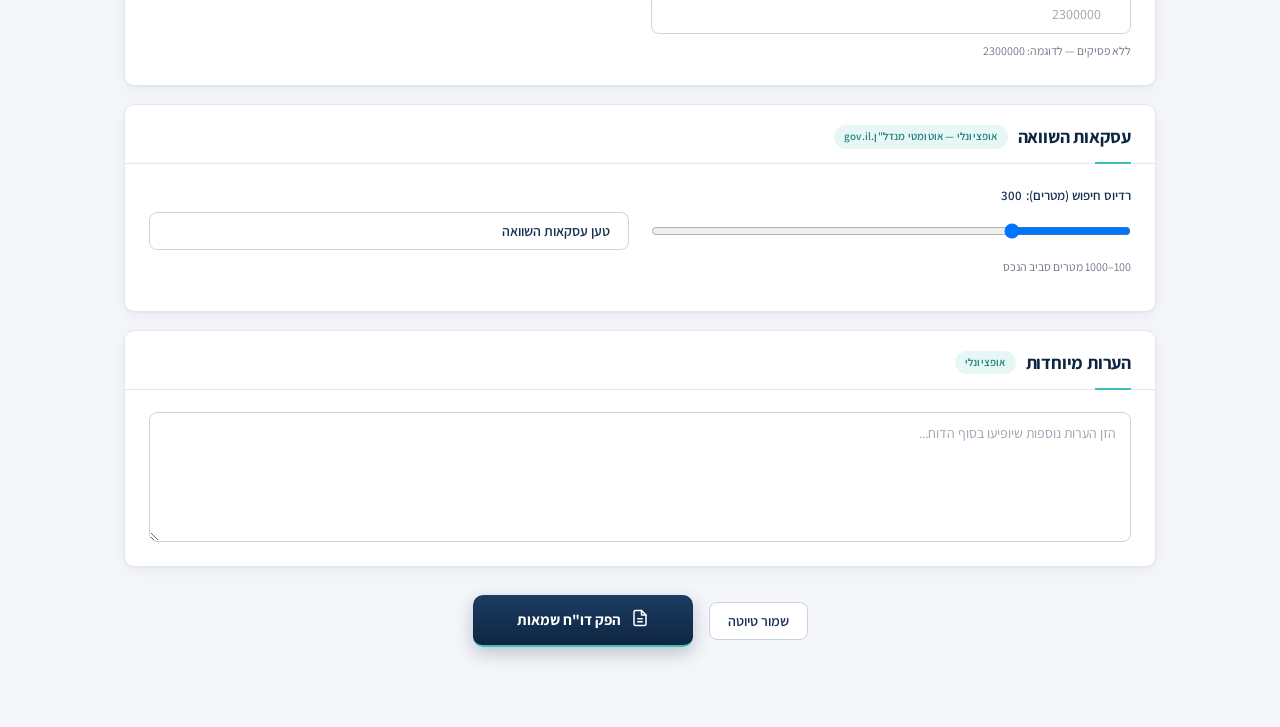
==== commit 962ede3b: "Integrate nadlan.gov.il comparables into the appraisal form Add a new optional flow that pulls recen" ====
--- a/real_estate/shuma.html
+++ b/real_estate/shuma.html
@@ -1037,6 +1037,77 @@
     </div>
   </div>
 
+  <!-- ═══════════════════════════════════════════════════════ 07b: Comparables -->
+  <div class="card">
+    <div class="card-header">
+      <h2>עסקאות השוואה</h2>
+      <span class="badge-opt">אופציונלי — אוטומטי מנדל"ן.gov.il</span>
+    </div>
+    <div class="card-body">
+    <div class="fg">
+
+      <div class="f">
+        <label for="comparables_radius">רדיוס חיפוש (מטרים): <span id="comparables-radius-value">300</span></label>
+        <input type="range" id="comparables_radius" min="100" max="1000" step="50" value="300">
+        <span class="hint">100–1000 מטרים סביב הנכס</span>
+      </div>
+
+      <div class="f">
+        <label>&nbsp;</label>
+        <button type="button" id="comparables-load-btn" class="btn-secondary">
+          טען עסקאות השוואה
+        </button>
+      </div>
+
+    </div>
+
+    <div id="comparables-status" class="hint" style="margin-top:10px;"></div>
+
+    <!-- Manual ITM coordinate fallback, shown only after geocoding fails. -->
+    <div id="comparables-itm-fallback" class="fg hidden" style="margin-top:10px;">
+      <div class="f">
+        <label>X ידני (ITM)</label>
+        <input type="number" id="comparables_itm_x" step="any" placeholder="180555">
+      </div>
+      <div class="f">
+        <label>Y ידני (ITM)</label>
+        <input type="number" id="comparables_itm_y" step="any" placeholder="663680">
+      </div>
+      <div class="f">
+        <label>&nbsp;</label>
+        <button type="button" id="comparables-itm-retry-btn" class="btn-secondary">
+          טען בקואורדינטות אלה
+        </button>
+      </div>
+    </div>
+
+    <div id="comparables-results" class="hidden" style="margin-top:14px;">
+      <div style="overflow-x:auto;">
+        <table id="comparables-table" style="width:100%; border-collapse:collapse; font-size:14px;">
+          <thead>
+            <tr>
+              <th style="border:1px solid #ddd; padding:6px;">כלול</th>
+              <th style="border:1px solid #ddd; padding:6px;">חריגה</th>
+              <th style="border:1px solid #ddd; padding:6px;">כתובת</th>
+              <th style="border:1px solid #ddd; padding:6px;">חד'</th>
+              <th style="border:1px solid #ddd; padding:6px;">קומה</th>
+              <th style="border:1px solid #ddd; padding:6px;">שטח מ"ר</th>
+              <th style="border:1px solid #ddd; padding:6px;">מרפסת מ"ר</th>
+              <th style="border:1px solid #ddd; padding:6px;">מחיר ₪</th>
+              <th style="border:1px solid #ddd; padding:6px;">הערות</th>
+            </tr>
+          </thead>
+          <tbody id="comparables-tbody"></tbody>
+        </table>
+      </div>
+      <p class="hint" style="margin-top:8px;">
+        השמאי בוחר אילו עסקאות ייכנסו לדוח. שטח מרפסת ניתן להשלמה ידנית. סמן "חריגה" לעסקאות שיש לתת להן משקל נמוך.
+      </p>
+    </div>
+
+    </div>
+  </div>
+
   <!-- ═══════════════════════════════════════════════════════ 08 -->
   <div class="card">
     <div class="card-header">
@@ -1173,9 +1244,15 @@
   // ── Build FormData ────────────────────────────────────────────────────────
   function buildFormData() {
     const fd = new FormData();
-    // Text fields, selects, textareas (skip file inputs and checkboxes)
+    // Text fields, selects, textareas (skip file inputs, checkboxes, and the
+    // comparables sub-form which has its own structured serialisation below).
     document.querySelectorAll('#form input:not([type="checkbox"]):not([type="file"]), #form select, #form textarea')
-      .forEach(el => { if (el.name) fd.append(el.name, el.value); });
+      .forEach(el => {
+        if (!el.name) return;
+        if (el.closest && el.closest('#comparables-results')) return;
+        if (el.id === 'comparables_radius' || el.id === 'comparables_itm_x' || el.id === 'comparables_itm_y') return;
+        fd.append(el.name, el.value);
+      });
     // Checkboxes — always send explicitly
     ['has_parking', 'has_storage', 'has_garden'].forEach(n => {
       fd.append(n, document.getElementById(n).checked ? 'true' : 'false');
@@ -1192,8 +1269,156 @@
         fd.append('plan_types', ts.value);
       }
     });
+    // Comparables — only the rows with the "include" checkbox ticked.
+    document.querySelectorAll('#comparables-tbody tr').forEach(tr => {
+      const inc = tr.querySelector('input.cmp-include');
+      if (!inc || !inc.checked) return;
+      const out = tr.querySelector('input.cmp-outlier');
+      const get = sel => (tr.querySelector(sel)?.value ?? '').trim();
+      fd.append('comparable_address',     get('input.cmp-address'));
+      fd.append('comparable_rooms',       get('input.cmp-rooms'));
+      fd.append('comparable_floor',       get('input.cmp-floor'));
+      fd.append('comparable_built_area',  get('input.cmp-built'));
+      fd.append('comparable_balcony_area', get('input.cmp-balcony'));
+      fd.append('comparable_price',       get('input.cmp-price'));
+      fd.append('comparable_notes',       get('input.cmp-notes'));
+      fd.append('comparable_is_outlier',  out && out.checked ? 'true' : 'false');
+    });
+    if (window._comparablesFetchedAt) {
+      fd.append('comparables_fetched_at', window._comparablesFetchedAt);
+    }
     return fd;
   }
+
+  // ── Comparables (nadlan.gov.il) ───────────────────────────────────────────
+  (function () {
+    const slider     = document.getElementById('comparables_radius');
+    const sliderVal  = document.getElementById('comparables-radius-value');
+    const btn        = document.getElementById('comparables-load-btn');
+    const status     = document.getElementById('comparables-status');
+    const results    = document.getElementById('comparables-results');
+    const tbody      = document.getElementById('comparables-tbody');
+    const itmBlock   = document.getElementById('comparables-itm-fallback');
+    const itmRetry   = document.getElementById('comparables-itm-retry-btn');
+
+    slider.addEventListener('input', () => {
+      sliderVal.textContent = slider.value;
+    });
+
+    function setStatus(text, kind) {
+      status.textContent = text || '';
+      status.style.color = kind === 'error' ? '#b00020' : '';
+    }
+
+    function escapeHtml(s) {
+      return String(s ?? '')
+        .replace(/&/g, '&amp;').replace(/</g, '&lt;')
+        .replace(/>/g, '&gt;').replace(/"/g, '&quot;');
+    }
+
+    function renderDeals(deals) {
+      tbody.innerHTML = '';
+      deals.forEach(d => {
+        const tr = document.createElement('tr');
+        tr.innerHTML = `
+          <td style="border:1px solid #ddd; padding:6px; text-align:center;">
+            <input type="checkbox" class="cmp-include" checked>
+          </td>
+          <td style="border:1px solid #ddd; padding:6px; text-align:center;">
+            <input type="checkbox" class="cmp-outlier">
+          </td>
+          <td style="border:1px solid #ddd; padding:6px;">
+            <input type="text" class="cmp-address" value="${escapeHtml(d.address)}" style="width:100%;">
+          </td>
+          <td style="border:1px solid #ddd; padding:6px;">
+            <input type="text" class="cmp-rooms" value="${escapeHtml(d.rooms)}" style="width:60px;">
+          </td>
+          <td style="border:1px solid #ddd; padding:6px;">
+            <input type="text" class="cmp-floor" value="${escapeHtml(d.floor)}" style="width:60px;">
+          </td>
+          <td style="border:1px solid #ddd; padding:6px;">
+            <input type="number" class="cmp-built" value="${escapeHtml(d.built_area)}" step="0.1" style="width:80px;">
+          </td>
+          <td style="border:1px solid #ddd; padding:6px;">
+            <input type="number" class="cmp-balcony" value="${d.balcony_area == null ? '' : escapeHtml(d.balcony_area)}" step="0.1" style="width:80px;" placeholder="ידני">
+          </td>
+          <td style="border:1px solid #ddd; padding:6px;">
+            <input type="number" class="cmp-price" value="${escapeHtml(d.price)}" step="1000" style="width:120px;">
+          </td>
+          <td style="border:1px solid #ddd; padding:6px;">
+            <input type="text" class="cmp-notes" value="${escapeHtml(d.notes)}" style="width:100%;">
+          </td>
+        `;
+        tbody.appendChild(tr);
+      });
+    }
+
+    async function loadComparables(opts) {
+      opts = opts || {};
+      const address = document.getElementById('address').value.trim();
+      const radius  = parseInt(slider.value, 10) || 300;
+      if (!opts.itm_x && !address) {
+        setStatus('יש להזין כתובת לפני טעינת עסקאות.', 'error');
+        return;
+      }
+      setStatus('טוען...', '');
+      btn.disabled = true;
+      itmRetry && (itmRetry.disabled = true);
+      try {
+        const body = { address, radius_m: radius };
+        if (opts.itm_x != null && opts.itm_y != null) {
+          body.itm_x = opts.itm_x;
+          body.itm_y = opts.itm_y;
+        }
+        const resp = await fetch('/shuma/comparables', {
+          method: 'POST',
+          headers: { 'Content-Type': 'application/json' },
+          body:    JSON.stringify(body),
+        });
+        const data = await resp.json();
+        if (!data.success) {
+          setStatus(data.message_he || 'שגיאה בטעינת עסקאות.', 'error');
+          if (data.error_code === 'GEOCODING_FAILED') {
+            itmBlock.classList.remove('hidden');
+          }
+          results.classList.add('hidden');
+          window._comparablesFetchedAt = null;
+          return;
+        }
+        itmBlock.classList.add('hidden');
+        if (!data.deals || data.deals.length === 0) {
+          setStatus(data.message_he || 'לא נמצאו עסקאות ברדיוס שבחרת.', '');
+          results.classList.add('hidden');
+          window._comparablesFetchedAt = null;
+          return;
+        }
+        renderDeals(data.deals);
+        results.classList.remove('hidden');
+        window._comparablesFetchedAt = data.fetched_at || null;
+        setStatus(`נמצאו ${data.deals.length} עסקאות. סמן את אלה שייכנסו לדוח, השלם שטחי מרפסת אם ידועים.`, '');
+      } catch (err) {
+        setStatus('שגיאת רשת בטעינת עסקאות.', 'error');
+        results.classList.add('hidden');
+        window._comparablesFetchedAt = null;
+      } finally {
+        btn.disabled = false;
+        itmRetry && (itmRetry.disabled = false);
+      }
+    }
+
+    btn.addEventListener('click', () => loadComparables());
+    if (itmRetry) {
+      itmRetry.addEventListener('click', () => {
+        const x = parseFloat(document.getElementById('comparables_itm_x').value);
+        const y = parseFloat(document.getElementById('comparables_itm_y').value);
+        if (!isFinite(x) || !isFinite(y)) {
+          setStatus('יש להזין X ו-Y בקואורדינטות ITM.', 'error');
+          return;
+        }
+        loadComparables({ itm_x: x, itm_y: y });
+      });
+    }
+  })();
 
   // ── Submit ────────────────────────────────────────────────────────────────
   document.getElementById('form').addEventListener('submit', async function (e) {
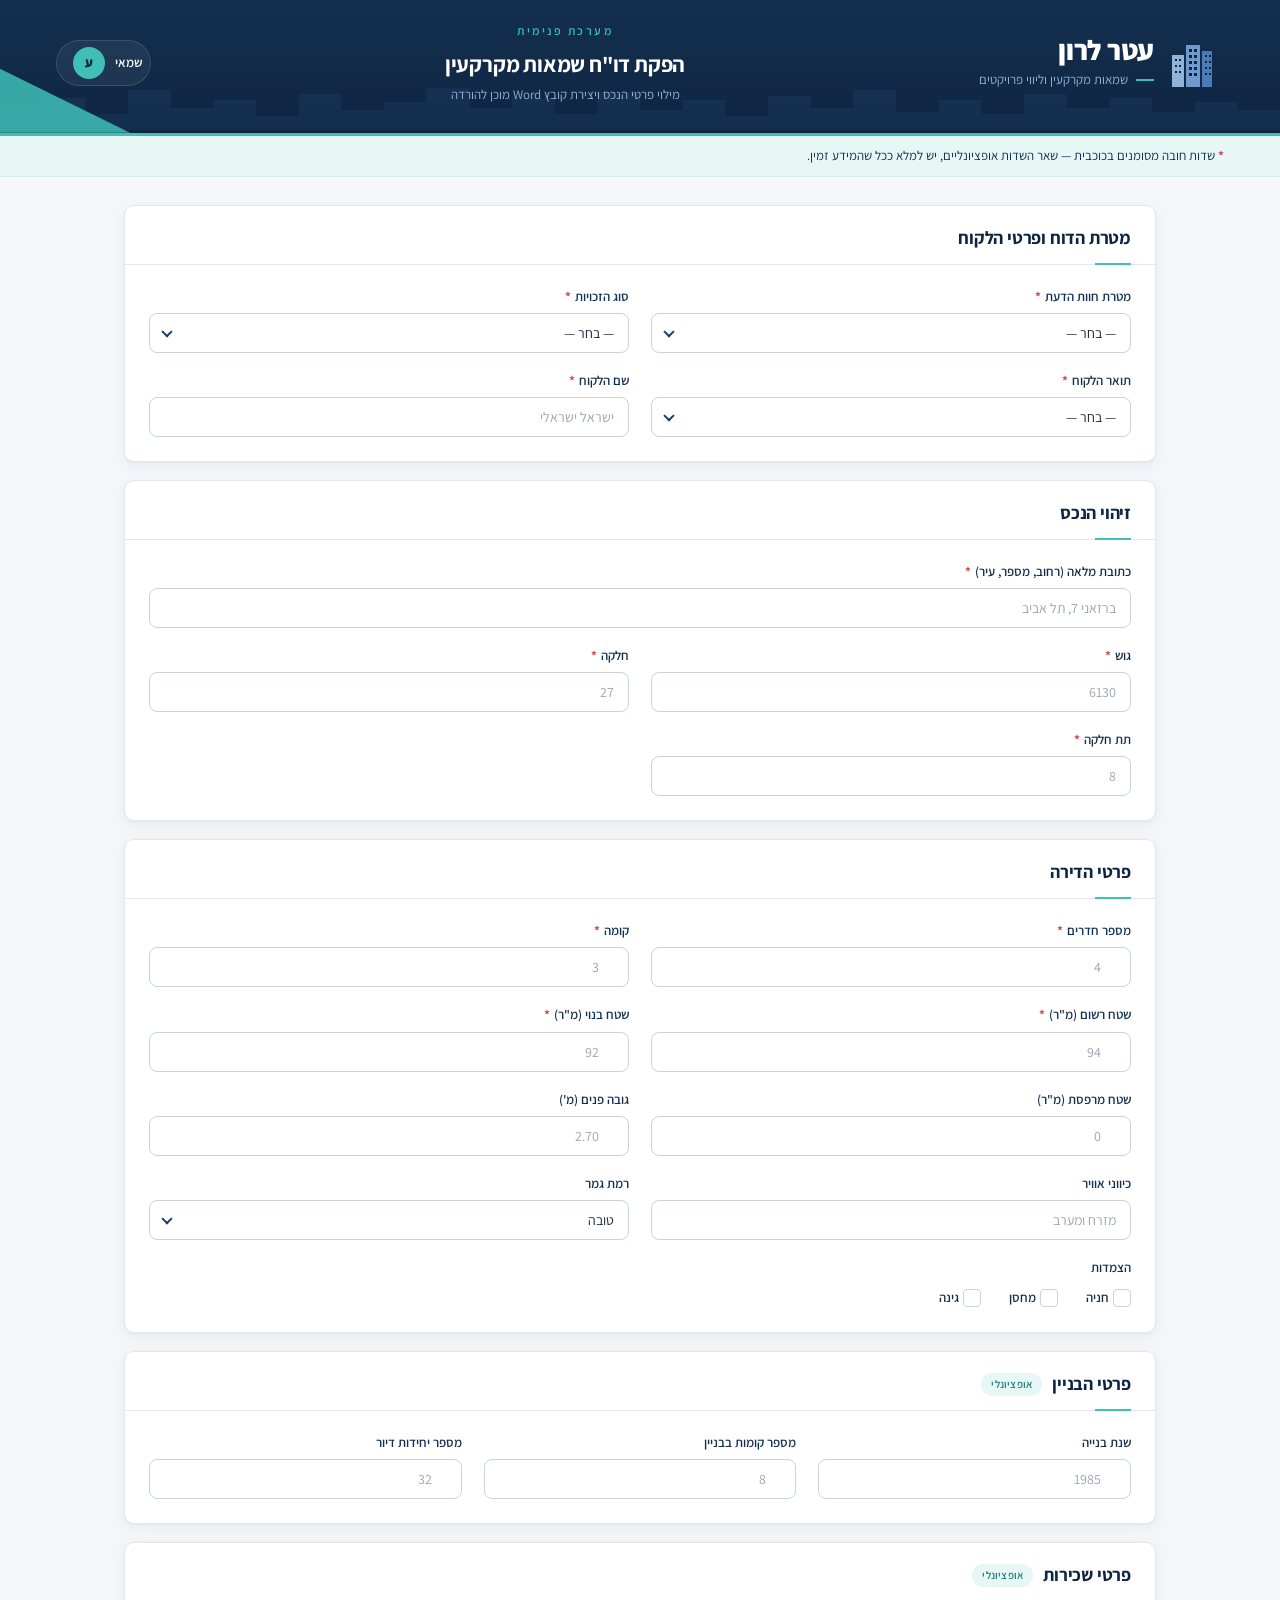
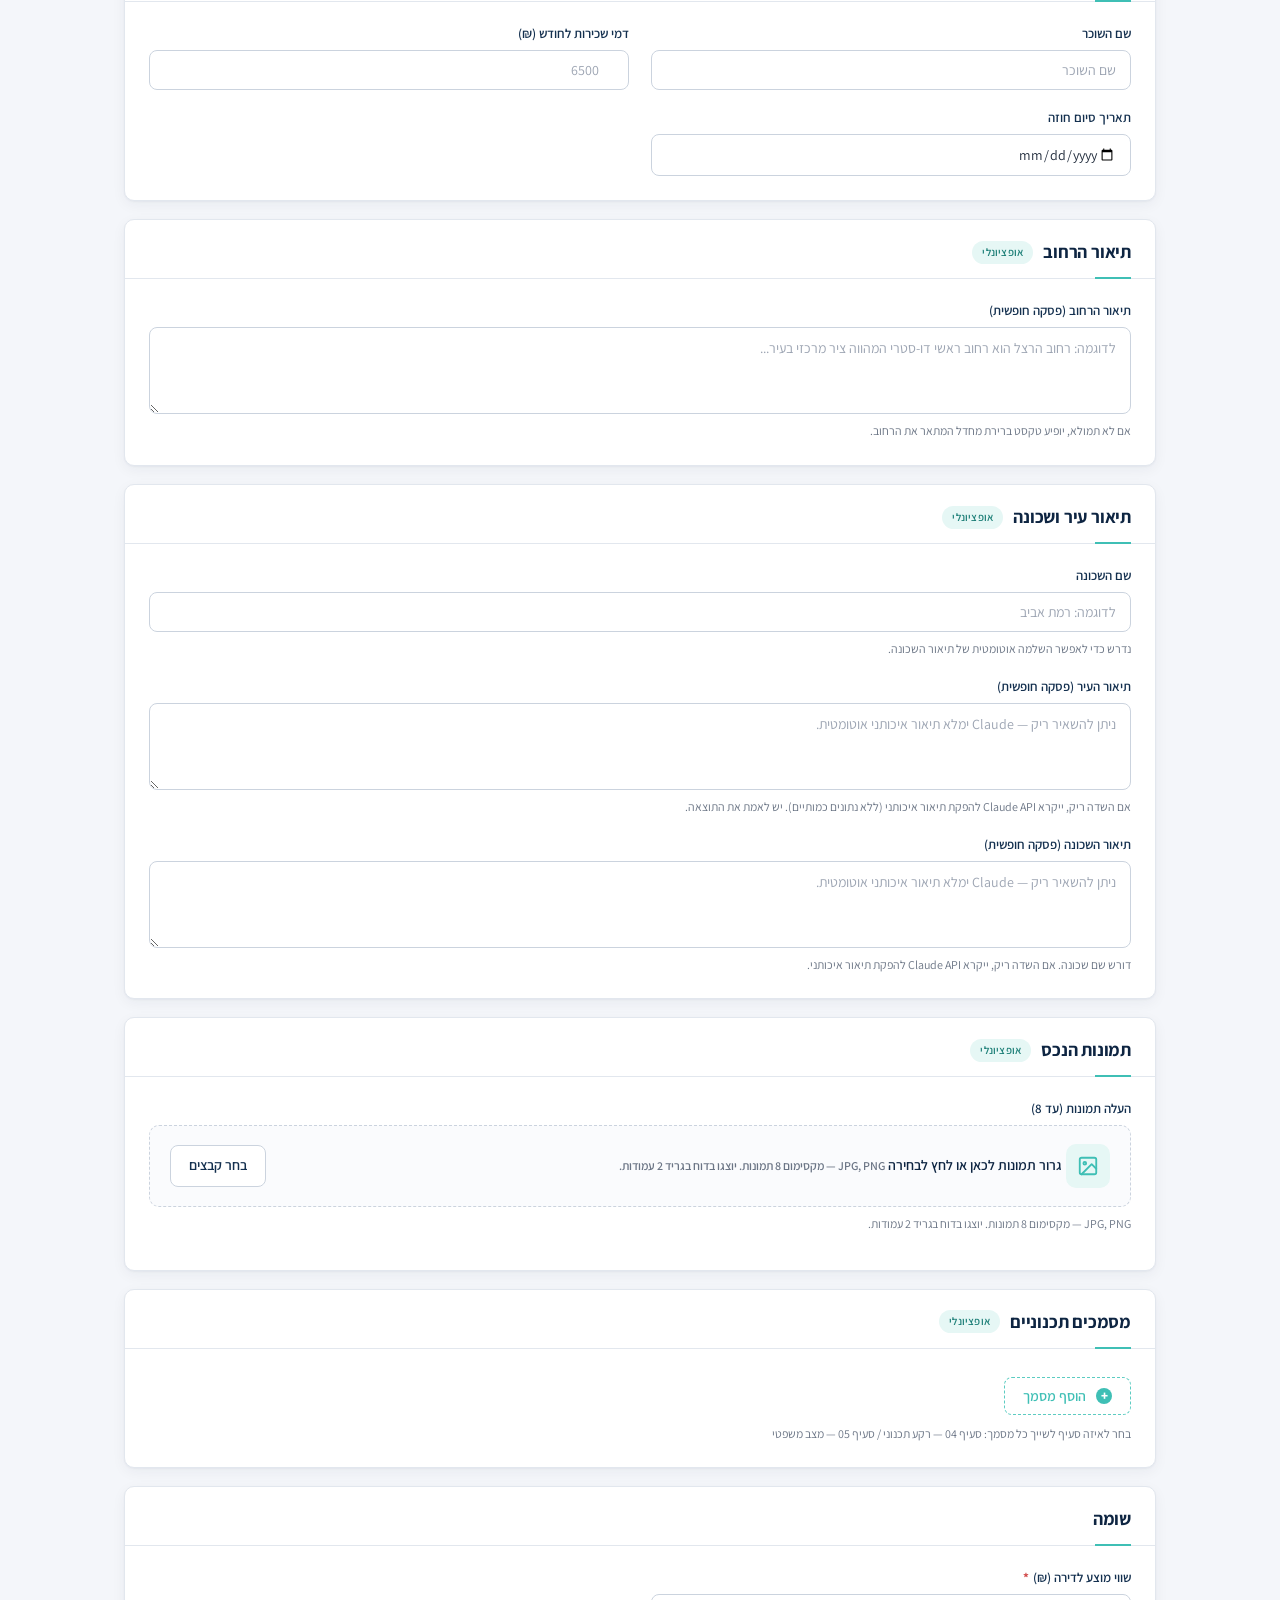
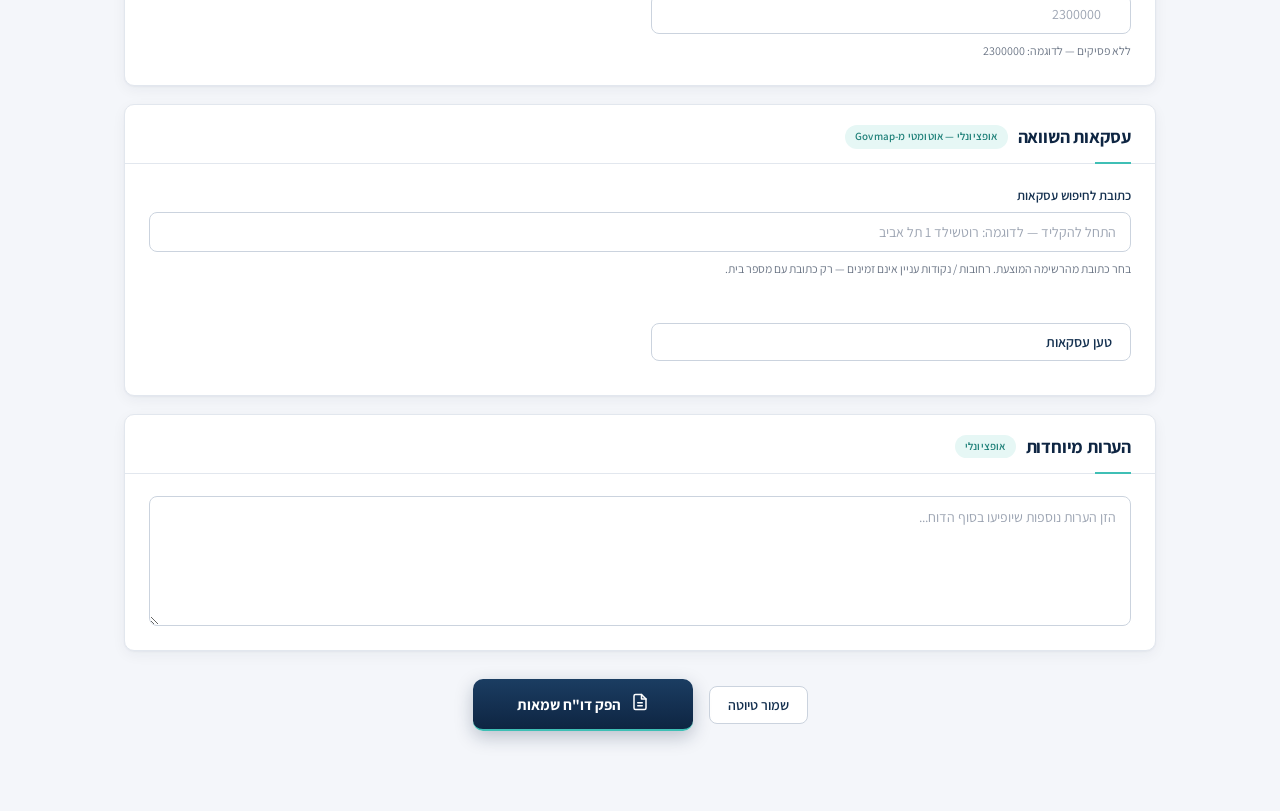
==== commit 8131f131: "Replace nadlan_client with Govmap deals integration (B.14 rewrite) The legacy nadlan.gov.il "Nadlan." ====
--- a/real_estate/shuma.html
+++ b/real_estate/shuma.html
@@ -607,6 +607,39 @@
 
     input[type="number"] { direction: ltr; text-align: right; }
     input[type="date"]   { direction: ltr; text-align: right; }
+
+    /* ── Comparables autocomplete dropdown ── */
+    .cmp-ac-list {
+      list-style: none;
+      margin: 4px 0 0 0;
+      padding: 0;
+      position: absolute;
+      top: 100%; right: 0; left: 0;
+      background: #fff;
+      border: 1px solid #ddd;
+      border-radius: 8px;
+      box-shadow: 0 4px 12px rgba(0,0,0,0.08);
+      max-height: 320px;
+      overflow-y: auto;
+      z-index: 30;
+    }
+    .cmp-ac-list li {
+      padding: 8px 12px;
+      cursor: pointer;
+      border-bottom: 1px solid #f1f1f1;
+    }
+    .cmp-ac-list li:last-child { border-bottom: none; }
+    .cmp-ac-list li:hover,
+    .cmp-ac-list li[aria-selected="true"] { background: var(--teal-soft); }
+    .cmp-ac-list li .cmp-ac-type {
+      display: inline-block;
+      font-size: 11px;
+      background: #f0f0f0;
+      color: #555;
+      border-radius: 4px;
+      padding: 1px 6px;
+      margin-inline-start: 6px;
+    }
   </style>
 </head>
 <body>
@@ -1041,45 +1074,31 @@
   <div class="card">
     <div class="card-header">
       <h2>עסקאות השוואה</h2>
-      <span class="badge-opt">אופציונלי — אוטומטי מנדל"ן.gov.il</span>
+      <span class="badge-opt">אופציונלי — אוטומטי מ-Govmap</span>
     </div>
     <div class="card-body">
+
     <div class="fg">
-
-      <div class="f">
-        <label for="comparables_radius">רדיוס חיפוש (מטרים): <span id="comparables-radius-value">300</span></label>
-        <input type="range" id="comparables_radius" min="100" max="1000" step="50" value="300">
-        <span class="hint">100–1000 מטרים סביב הנכס</span>
+      <div class="f full" style="position:relative;">
+        <label for="cmp-address-input">כתובת לחיפוש עסקאות</label>
+        <input type="text" id="cmp-address-input" autocomplete="off"
+               placeholder="התחל להקליד — לדוגמה: רוטשילד 1 תל אביב">
+        <span class="hint">בחר כתובת מהרשימה המוצעת. רחובות / נקודות עניין אינם זמינים — רק כתובת עם מספר בית.</span>
+        <ul id="cmp-autocomplete-list" class="cmp-ac-list hidden" role="listbox"></ul>
       </div>
 
       <div class="f">
         <label>&nbsp;</label>
-        <button type="button" id="comparables-load-btn" class="btn-secondary">
-          טען עסקאות השוואה
+        <button type="button" id="comparables-load-btn" class="btn-secondary" disabled>
+          טען עסקאות
         </button>
       </div>
-
-    </div>
+    </div>
+
+    <input type="hidden" id="cmp-selected-addr-id" value="">
+    <input type="hidden" id="cmp-selected-display" value="">
 
     <div id="comparables-status" class="hint" style="margin-top:10px;"></div>
-
-    <!-- Manual ITM coordinate fallback, shown only after geocoding fails. -->
-    <div id="comparables-itm-fallback" class="fg hidden" style="margin-top:10px;">
-      <div class="f">
-        <label>X ידני (ITM)</label>
-        <input type="number" id="comparables_itm_x" step="any" placeholder="180555">
-      </div>
-      <div class="f">
-        <label>Y ידני (ITM)</label>
-        <input type="number" id="comparables_itm_y" step="any" placeholder="663680">
-      </div>
-      <div class="f">
-        <label>&nbsp;</label>
-        <button type="button" id="comparables-itm-retry-btn" class="btn-secondary">
-          טען בקואורדינטות אלה
-        </button>
-      </div>
-    </div>
 
     <div id="comparables-results" class="hidden" style="margin-top:14px;">
       <div style="overflow-x:auto;">
@@ -1101,7 +1120,8 @@
         </table>
       </div>
       <p class="hint" style="margin-top:8px;">
-        השמאי בוחר אילו עסקאות ייכנסו לדוח. שטח מרפסת ניתן להשלמה ידנית. סמן "חריגה" לעסקאות שיש לתת להן משקל נמוך.
+        השמאי בוחר אילו עסקאות ייכנסו לדוח. שטח מרפסת ניתן להשלמה ידנית.
+        סמן "חריגה" לעסקאות שיש לתת להן משקל נמוך.
       </p>
     </div>
 
@@ -1250,7 +1270,6 @@
       .forEach(el => {
         if (!el.name) return;
         if (el.closest && el.closest('#comparables-results')) return;
-        if (el.id === 'comparables_radius' || el.id === 'comparables_itm_x' || el.id === 'comparables_itm_y') return;
         fd.append(el.name, el.value);
       });
     // Checkboxes — always send explicitly
@@ -1290,20 +1309,19 @@
     return fd;
   }
 
-  // ── Comparables (nadlan.gov.il) ───────────────────────────────────────────
+  // ── Comparables (Govmap autocomplete + street-deals) ──────────────────────
   (function () {
-    const slider     = document.getElementById('comparables_radius');
-    const sliderVal  = document.getElementById('comparables-radius-value');
-    const btn        = document.getElementById('comparables-load-btn');
-    const status     = document.getElementById('comparables-status');
-    const results    = document.getElementById('comparables-results');
-    const tbody      = document.getElementById('comparables-tbody');
-    const itmBlock   = document.getElementById('comparables-itm-fallback');
-    const itmRetry   = document.getElementById('comparables-itm-retry-btn');
-
-    slider.addEventListener('input', () => {
-      sliderVal.textContent = slider.value;
-    });
+    const acInput     = document.getElementById('cmp-address-input');
+    const acList      = document.getElementById('cmp-autocomplete-list');
+    const addrIdInput = document.getElementById('cmp-selected-addr-id');
+    const dispInput   = document.getElementById('cmp-selected-display');
+    const btn         = document.getElementById('comparables-load-btn');
+    const status      = document.getElementById('comparables-status');
+    const results     = document.getElementById('comparables-results');
+    const tbody       = document.getElementById('comparables-tbody');
+
+    let acDebounce = null;
+    let acAbort = null;
 
     function setStatus(text, kind) {
       status.textContent = text || '';
@@ -1315,6 +1333,95 @@
         .replace(/&/g, '&amp;').replace(/</g, '&lt;')
         .replace(/>/g, '&gt;').replace(/"/g, '&quot;');
     }
+
+    function hideList() {
+      acList.innerHTML = '';
+      acList.classList.add('hidden');
+    }
+
+    function renderAutocomplete(items) {
+      acList.innerHTML = '';
+      if (!items.length) {
+        hideList();
+        return;
+      }
+      items.forEach(item => {
+        const li = document.createElement('li');
+        li.setAttribute('role', 'option');
+        li.dataset.addrId = item.addr_id;
+        li.dataset.display = item.display_name;
+        li.innerHTML = `${escapeHtml(item.display_name)}` +
+          `<span class="cmp-ac-type">${escapeHtml(item.type)}</span>`;
+        li.addEventListener('mousedown', (ev) => {
+          ev.preventDefault();
+          selectItem(item);
+        });
+        acList.appendChild(li);
+      });
+      acList.classList.remove('hidden');
+    }
+
+    function selectItem(item) {
+      acInput.value = item.display_name;
+      addrIdInput.value = item.addr_id || '';
+      dispInput.value = item.display_name;
+      hideList();
+      btn.disabled = !item.addr_id;
+      setStatus('', '');
+    }
+
+    async function queryAutocomplete(q) {
+      if (acAbort) { try { acAbort.abort(); } catch {} }
+      acAbort = new AbortController();
+      try {
+        const resp = await fetch('/shuma/autocomplete', {
+          method: 'POST',
+          headers: { 'Content-Type': 'application/json' },
+          body:    JSON.stringify({ query: q }),
+          signal:  acAbort.signal,
+        });
+        const data = await resp.json();
+        if (!data.success) {
+          setStatus(data.message_he || 'שגיאה בשירות השלמת כתובות.', 'error');
+          hideList();
+          return;
+        }
+        const addressOnly = (data.results || []).filter(r => r.type === 'address' && r.addr_id);
+        if (!addressOnly.length) {
+          setStatus('לא נמצאו כתובות מדויקות. נסה להוסיף מספר בית.', '');
+          hideList();
+          return;
+        }
+        setStatus('', '');
+        renderAutocomplete(addressOnly);
+      } catch (err) {
+        if (err.name === 'AbortError') return;
+        setStatus('שגיאת רשת בשירות השלמת כתובות.', 'error');
+        hideList();
+      }
+    }
+
+    acInput.addEventListener('input', () => {
+      // User edited the field — invalidate any prior selection so the
+      // button stays disabled until they pick a fresh autocomplete row.
+      addrIdInput.value = '';
+      dispInput.value = '';
+      btn.disabled = true;
+
+      const q = acInput.value.trim();
+      if (q.length < 2) {
+        hideList();
+        setStatus('', '');
+        return;
+      }
+      clearTimeout(acDebounce);
+      acDebounce = setTimeout(() => queryAutocomplete(q), 300);
+    });
+
+    // Hide dropdown when the user clicks elsewhere.
+    document.addEventListener('click', (ev) => {
+      if (ev.target !== acInput && !acList.contains(ev.target)) hideList();
+    });
 
     function renderDeals(deals) {
       tbody.innerHTML = '';
@@ -1353,41 +1460,29 @@
       });
     }
 
-    async function loadComparables(opts) {
-      opts = opts || {};
-      const address = document.getElementById('address').value.trim();
-      const radius  = parseInt(slider.value, 10) || 300;
-      if (!opts.itm_x && !address) {
-        setStatus('יש להזין כתובת לפני טעינת עסקאות.', 'error');
+    async function loadComparables() {
+      const addrId = addrIdInput.value.trim();
+      if (!addrId) {
+        setStatus('בחר כתובת מההצעות לפני טעינת עסקאות.', 'error');
         return;
       }
       setStatus('טוען...', '');
       btn.disabled = true;
-      itmRetry && (itmRetry.disabled = true);
       try {
-        const body = { address, radius_m: radius };
-        if (opts.itm_x != null && opts.itm_y != null) {
-          body.itm_x = opts.itm_x;
-          body.itm_y = opts.itm_y;
-        }
         const resp = await fetch('/shuma/comparables', {
           method: 'POST',
           headers: { 'Content-Type': 'application/json' },
-          body:    JSON.stringify(body),
+          body:    JSON.stringify({ addr_id: addrId, limit: 10 }),
         });
         const data = await resp.json();
         if (!data.success) {
           setStatus(data.message_he || 'שגיאה בטעינת עסקאות.', 'error');
-          if (data.error_code === 'GEOCODING_FAILED') {
-            itmBlock.classList.remove('hidden');
-          }
           results.classList.add('hidden');
           window._comparablesFetchedAt = null;
           return;
         }
-        itmBlock.classList.add('hidden');
         if (!data.deals || data.deals.length === 0) {
-          setStatus(data.message_he || 'לא נמצאו עסקאות ברדיוס שבחרת.', '');
+          setStatus(data.message_he || 'לא נמצאו עסקאות ברחוב זה.', '');
           results.classList.add('hidden');
           window._comparablesFetchedAt = null;
           return;
@@ -1401,23 +1496,11 @@
         results.classList.add('hidden');
         window._comparablesFetchedAt = null;
       } finally {
-        btn.disabled = false;
-        itmRetry && (itmRetry.disabled = false);
+        btn.disabled = !addrIdInput.value.trim();
       }
     }
 
     btn.addEventListener('click', () => loadComparables());
-    if (itmRetry) {
-      itmRetry.addEventListener('click', () => {
-        const x = parseFloat(document.getElementById('comparables_itm_x').value);
-        const y = parseFloat(document.getElementById('comparables_itm_y').value);
-        if (!isFinite(x) || !isFinite(y)) {
-          setStatus('יש להזין X ו-Y בקואורדינטות ITM.', 'error');
-          return;
-        }
-        loadComparables({ itm_x: x, itm_y: y });
-      });
-    }
   })();
 
   // ── Submit ────────────────────────────────────────────────────────────────
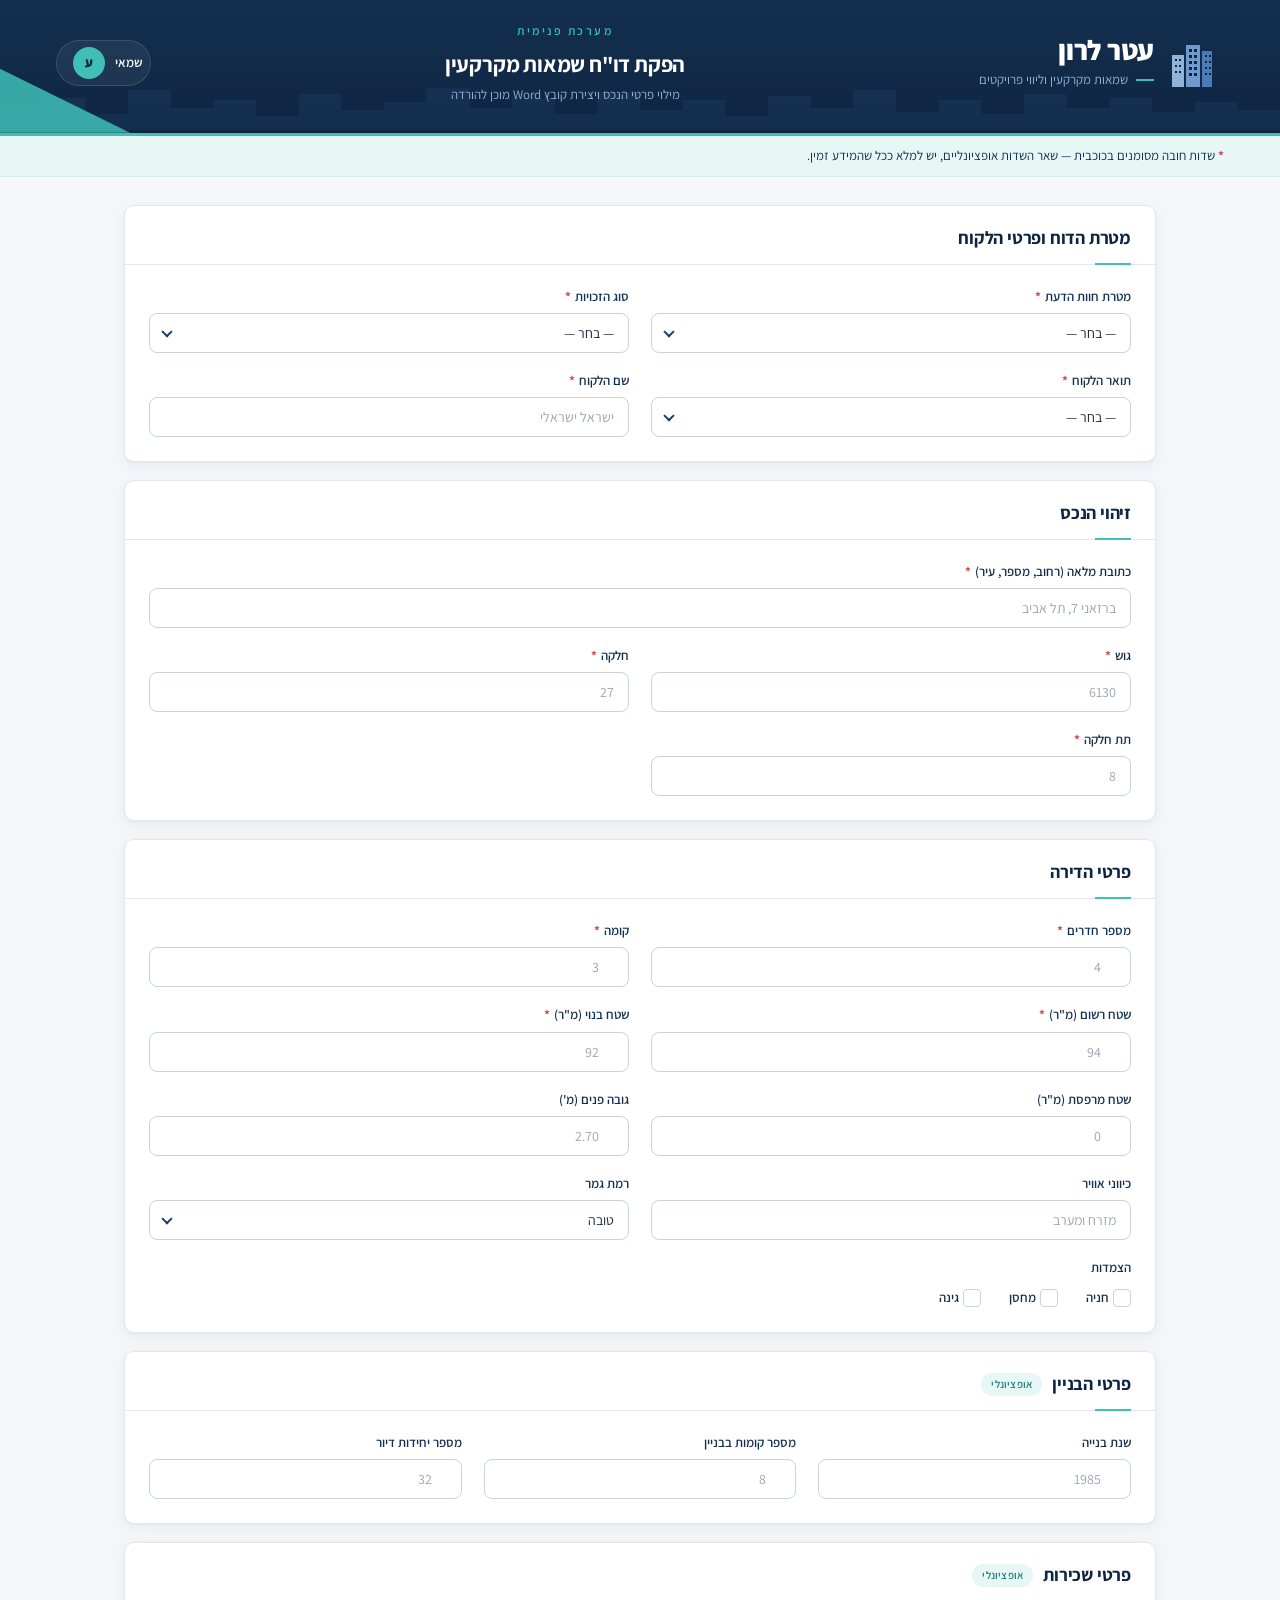
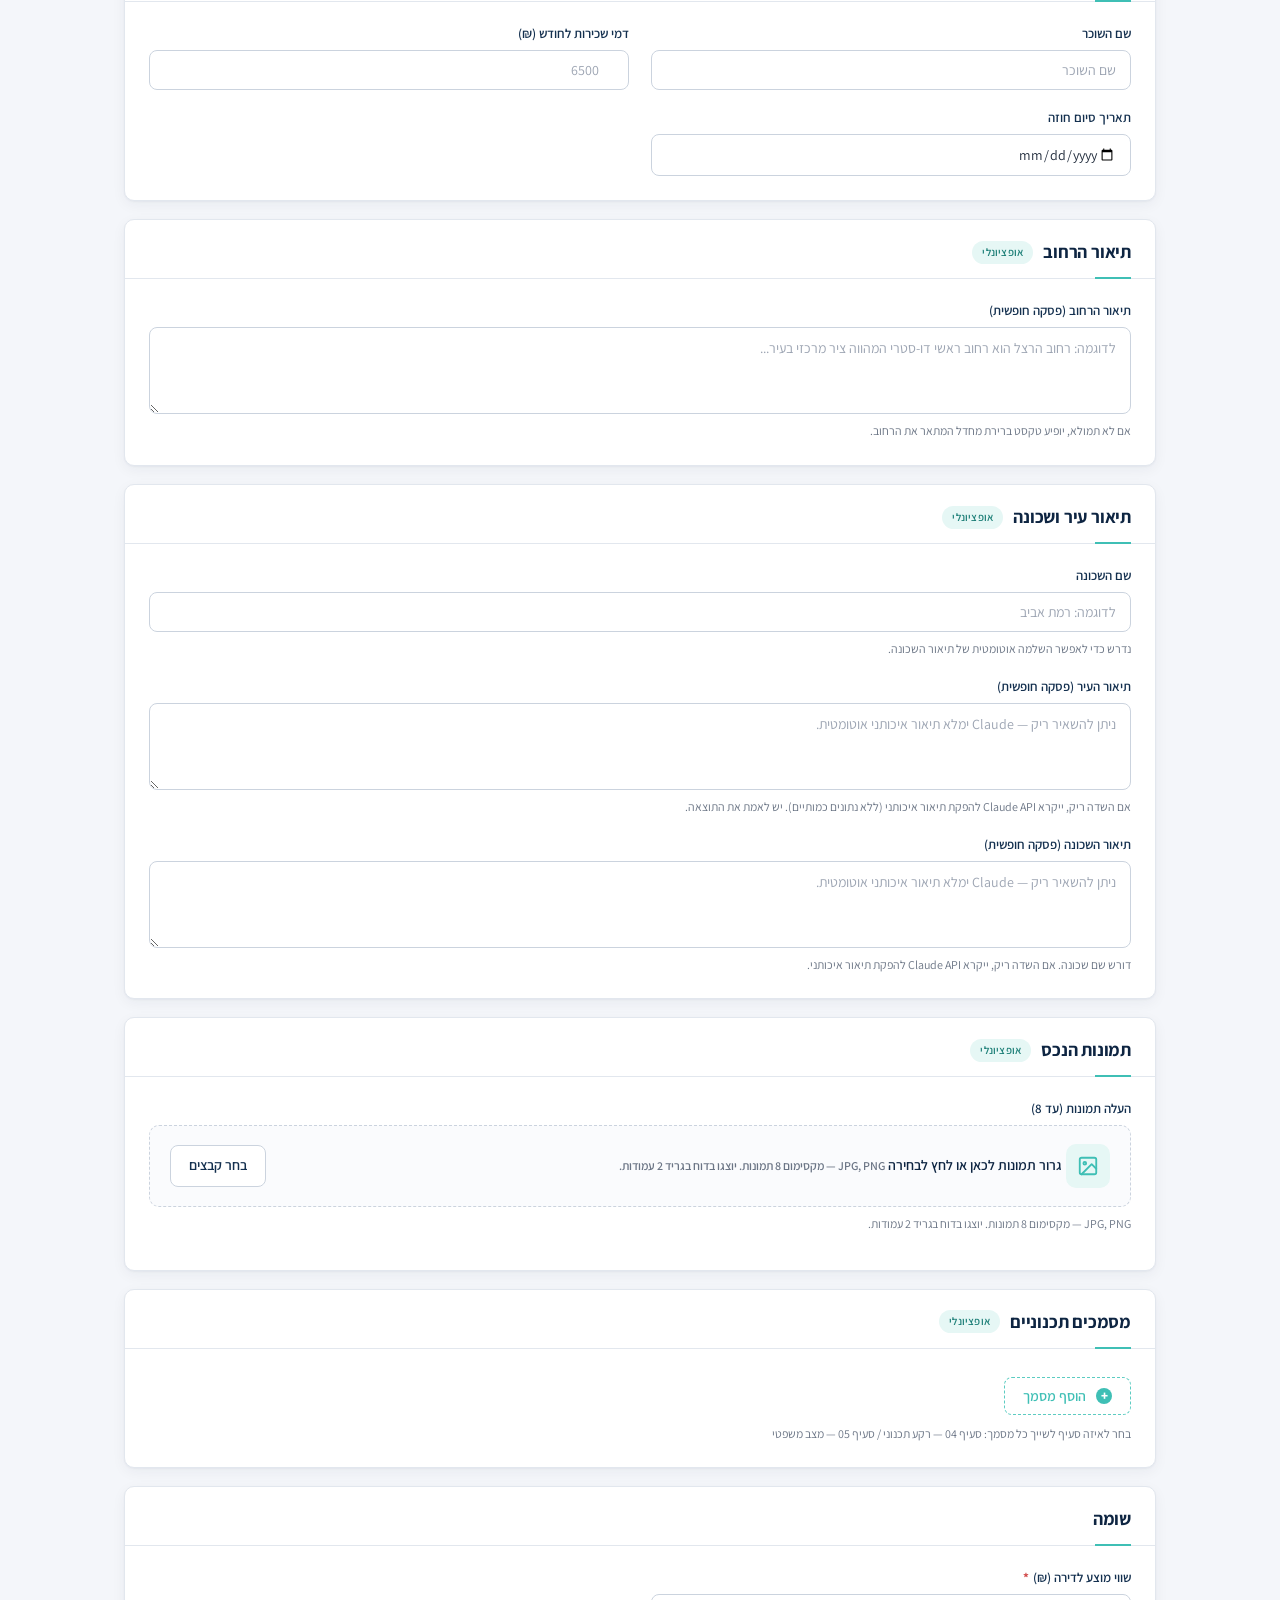
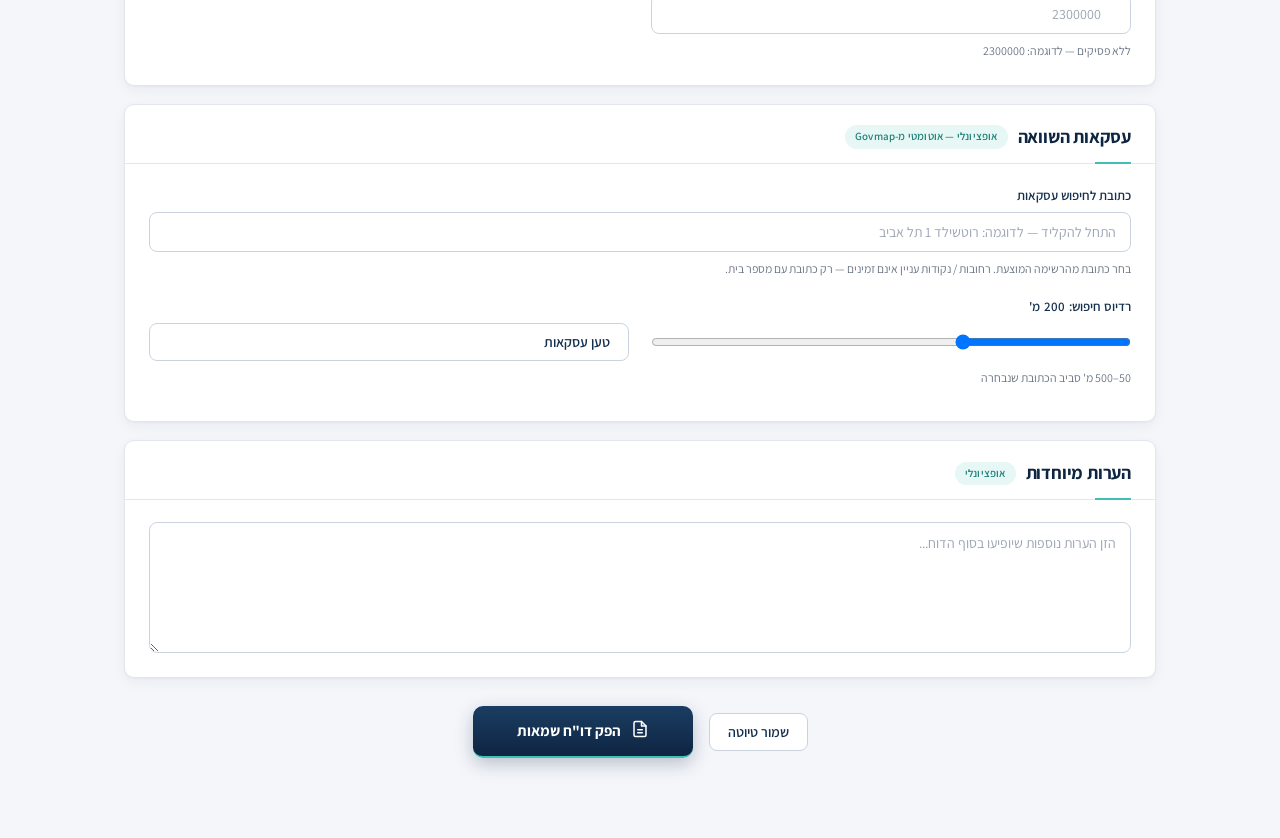
==== commit d9a91375: "Rewrite govmap_client around radius-scoped polygon discovery Replaces the addr_id → deal-info → stre" ====
--- a/real_estate/shuma.html
+++ b/real_estate/shuma.html
@@ -1088,6 +1088,12 @@
       </div>
 
       <div class="f">
+        <label for="cmp-radius">רדיוס חיפוש: <span id="cmp-radius-value">200</span> מ'</label>
+        <input type="range" id="cmp-radius" min="50" max="500" value="200" step="50">
+        <span class="hint">50–500 מ' סביב הכתובת שנבחרה</span>
+      </div>
+
+      <div class="f">
         <label>&nbsp;</label>
         <button type="button" id="comparables-load-btn" class="btn-secondary" disabled>
           טען עסקאות
@@ -1095,7 +1101,8 @@
       </div>
     </div>
 
-    <input type="hidden" id="cmp-selected-addr-id" value="">
+    <input type="hidden" id="cmp-selected-itm-x" value="">
+    <input type="hidden" id="cmp-selected-itm-y" value="">
     <input type="hidden" id="cmp-selected-display" value="">
 
     <div id="comparables-status" class="hint" style="margin-top:10px;"></div>
@@ -1309,16 +1316,23 @@
     return fd;
   }
 
-  // ── Comparables (Govmap autocomplete + street-deals) ──────────────────────
+  // ── Comparables (Govmap autocomplete + deals-by-radius) ───────────────────
   (function () {
     const acInput     = document.getElementById('cmp-address-input');
     const acList      = document.getElementById('cmp-autocomplete-list');
-    const addrIdInput = document.getElementById('cmp-selected-addr-id');
+    const itmXInput   = document.getElementById('cmp-selected-itm-x');
+    const itmYInput   = document.getElementById('cmp-selected-itm-y');
     const dispInput   = document.getElementById('cmp-selected-display');
+    const radiusInput = document.getElementById('cmp-radius');
+    const radiusLabel = document.getElementById('cmp-radius-value');
     const btn         = document.getElementById('comparables-load-btn');
     const status      = document.getElementById('comparables-status');
     const results     = document.getElementById('comparables-results');
     const tbody       = document.getElementById('comparables-tbody');
+
+    radiusInput.addEventListener('input', () => {
+      radiusLabel.textContent = radiusInput.value;
+    });
 
     let acDebounce = null;
     let acAbort = null;
@@ -1348,7 +1362,8 @@
       items.forEach(item => {
         const li = document.createElement('li');
         li.setAttribute('role', 'option');
-        li.dataset.addrId = item.addr_id;
+        li.dataset.itmX = item.itm_x;
+        li.dataset.itmY = item.itm_y;
         li.dataset.display = item.display_name;
         li.innerHTML = `${escapeHtml(item.display_name)}` +
           `<span class="cmp-ac-type">${escapeHtml(item.type)}</span>`;
@@ -1363,10 +1378,11 @@
 
     function selectItem(item) {
       acInput.value = item.display_name;
-      addrIdInput.value = item.addr_id || '';
+      itmXInput.value = item.itm_x != null ? String(item.itm_x) : '';
+      itmYInput.value = item.itm_y != null ? String(item.itm_y) : '';
       dispInput.value = item.display_name;
       hideList();
-      btn.disabled = !item.addr_id;
+      btn.disabled = !(item.itm_x && item.itm_y);
       setStatus('', '');
     }
 
@@ -1386,7 +1402,7 @@
           hideList();
           return;
         }
-        const addressOnly = (data.results || []).filter(r => r.type === 'address' && r.addr_id);
+        const addressOnly = (data.results || []).filter(r => r.type === 'address' && r.itm_x && r.itm_y);
         if (!addressOnly.length) {
           setStatus('לא נמצאו כתובות מדויקות. נסה להוסיף מספר בית.', '');
           hideList();
@@ -1404,7 +1420,8 @@
     acInput.addEventListener('input', () => {
       // User edited the field — invalidate any prior selection so the
       // button stays disabled until they pick a fresh autocomplete row.
-      addrIdInput.value = '';
+      itmXInput.value = '';
+      itmYInput.value = '';
       dispInput.value = '';
       btn.disabled = true;
 
@@ -1461,18 +1478,20 @@
     }
 
     async function loadComparables() {
-      const addrId = addrIdInput.value.trim();
-      if (!addrId) {
+      const x = parseFloat(itmXInput.value);
+      const y = parseFloat(itmYInput.value);
+      const radius = parseInt(radiusInput.value, 10) || 200;
+      if (!isFinite(x) || !isFinite(y)) {
         setStatus('בחר כתובת מההצעות לפני טעינת עסקאות.', 'error');
         return;
       }
-      setStatus('טוען...', '');
+      setStatus(`טוען עסקאות ברדיוס ${radius} מ'...`, '');
       btn.disabled = true;
       try {
         const resp = await fetch('/shuma/comparables', {
           method: 'POST',
           headers: { 'Content-Type': 'application/json' },
-          body:    JSON.stringify({ addr_id: addrId, limit: 10 }),
+          body:    JSON.stringify({ itm_x: x, itm_y: y, radius_m: radius, max_deals: 10 }),
         });
         const data = await resp.json();
         if (!data.success) {
@@ -1482,7 +1501,7 @@
           return;
         }
         if (!data.deals || data.deals.length === 0) {
-          setStatus(data.message_he || 'לא נמצאו עסקאות ברחוב זה.', '');
+          setStatus(data.message_he || 'לא נמצאו עסקאות דירה ברדיוס שנבחר.', '');
           results.classList.add('hidden');
           window._comparablesFetchedAt = null;
           return;
@@ -1490,13 +1509,17 @@
         renderDeals(data.deals);
         results.classList.remove('hidden');
         window._comparablesFetchedAt = data.fetched_at || null;
-        setStatus(`נמצאו ${data.deals.length} עסקאות. סמן את אלה שייכנסו לדוח, השלם שטחי מרפסת אם ידועים.`, '');
+        setStatus(
+          `נמצאו ${data.deals.length} עסקאות דירה ברדיוס ${radius} מ'. ` +
+          'סמן את אלה שייכנסו לדוח, השלם שטחי מרפסת אם ידועים.',
+          '',
+        );
       } catch (err) {
         setStatus('שגיאת רשת בטעינת עסקאות.', 'error');
         results.classList.add('hidden');
         window._comparablesFetchedAt = null;
       } finally {
-        btn.disabled = !addrIdInput.value.trim();
+        btn.disabled = !(itmXInput.value.trim() && itmYInput.value.trim());
       }
     }
 
